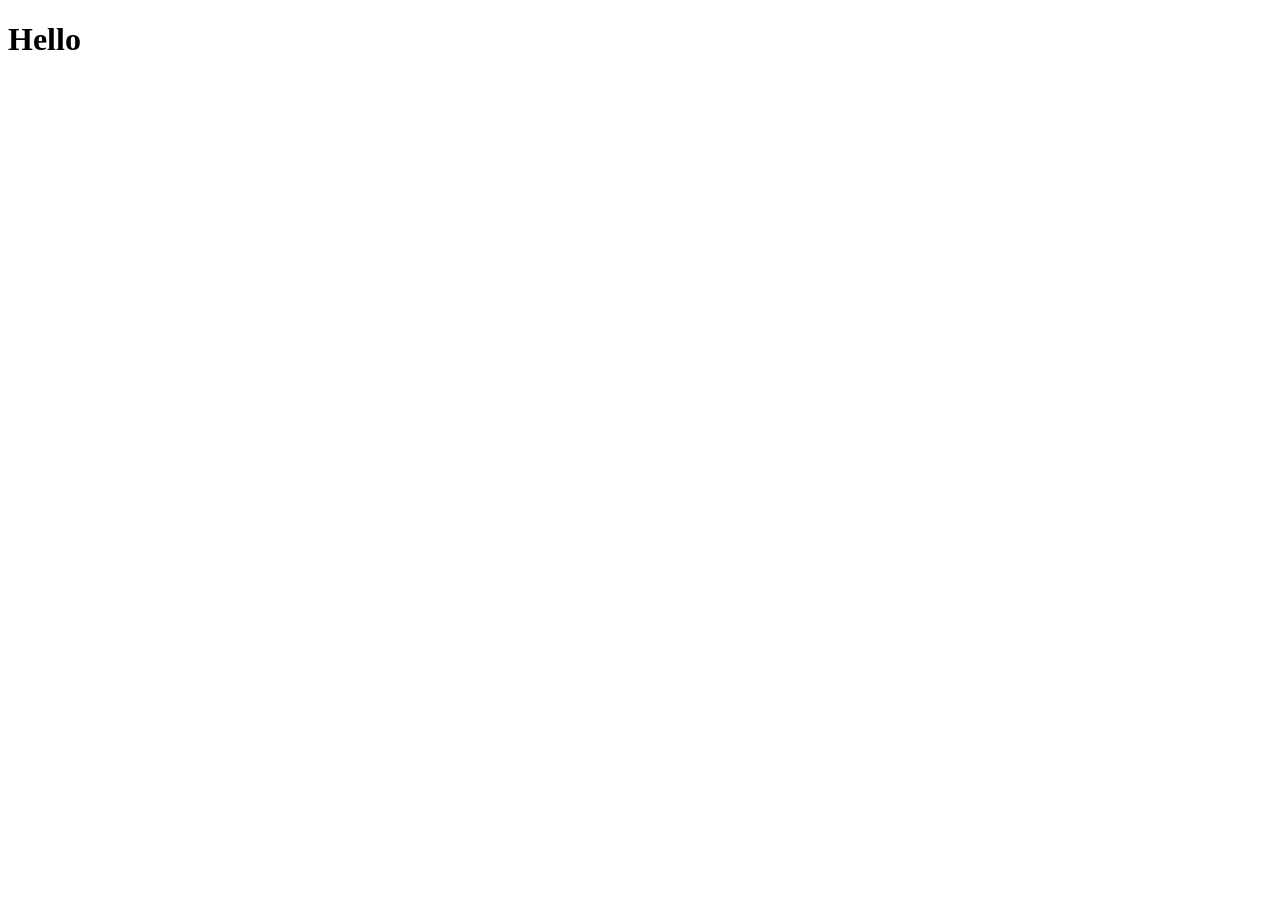
==== index.html @ 9f54e5c7 "Adiciona index.html com Hello Co-Authored-By: Claude Opus 5.5 <noreply@anthropic.com> Claude-Session" ====
<!DOCTYPE html>
<html lang="pt-BR">
<head>
  <meta charset="UTF-8">
  <meta name="viewport" content="width=device-width, initial-scale=1.0">
  <title>Hello</title>
</head>
<body>
  <h1>Hello</h1>
</body>
</html>
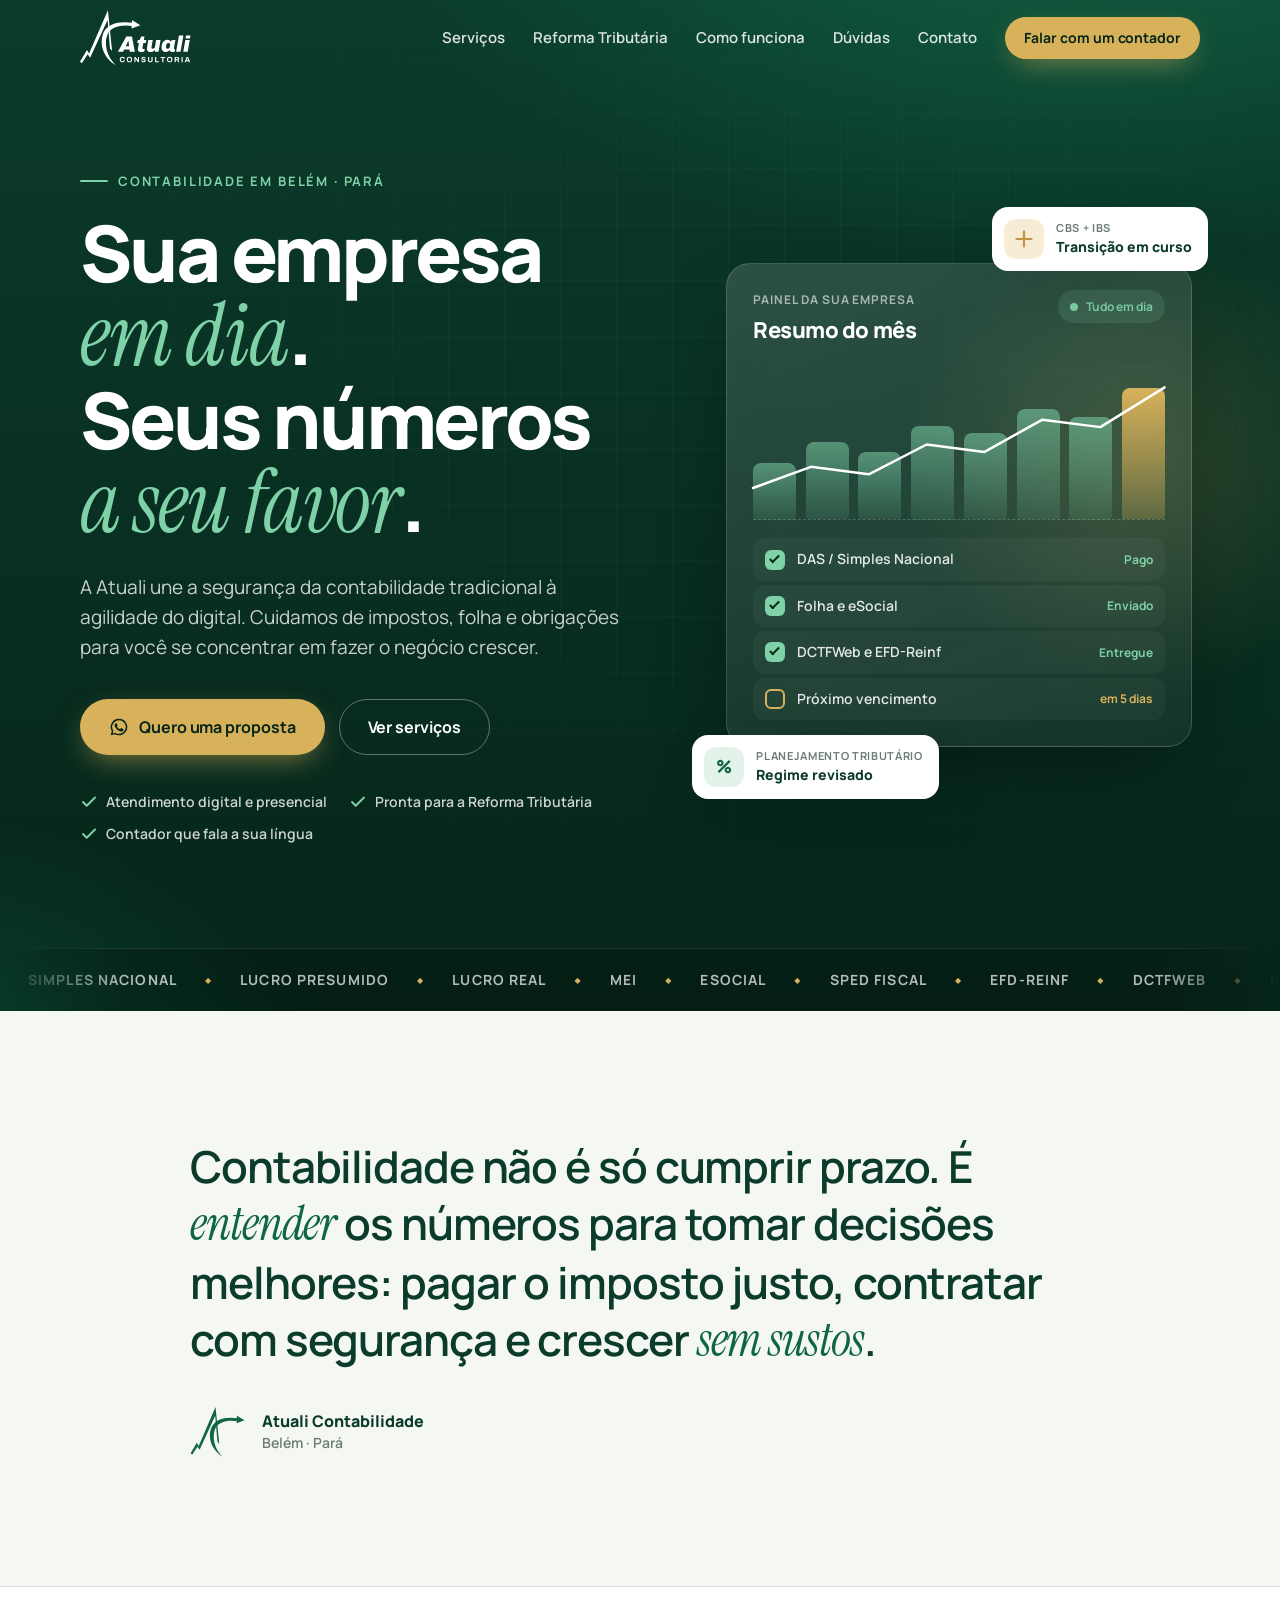
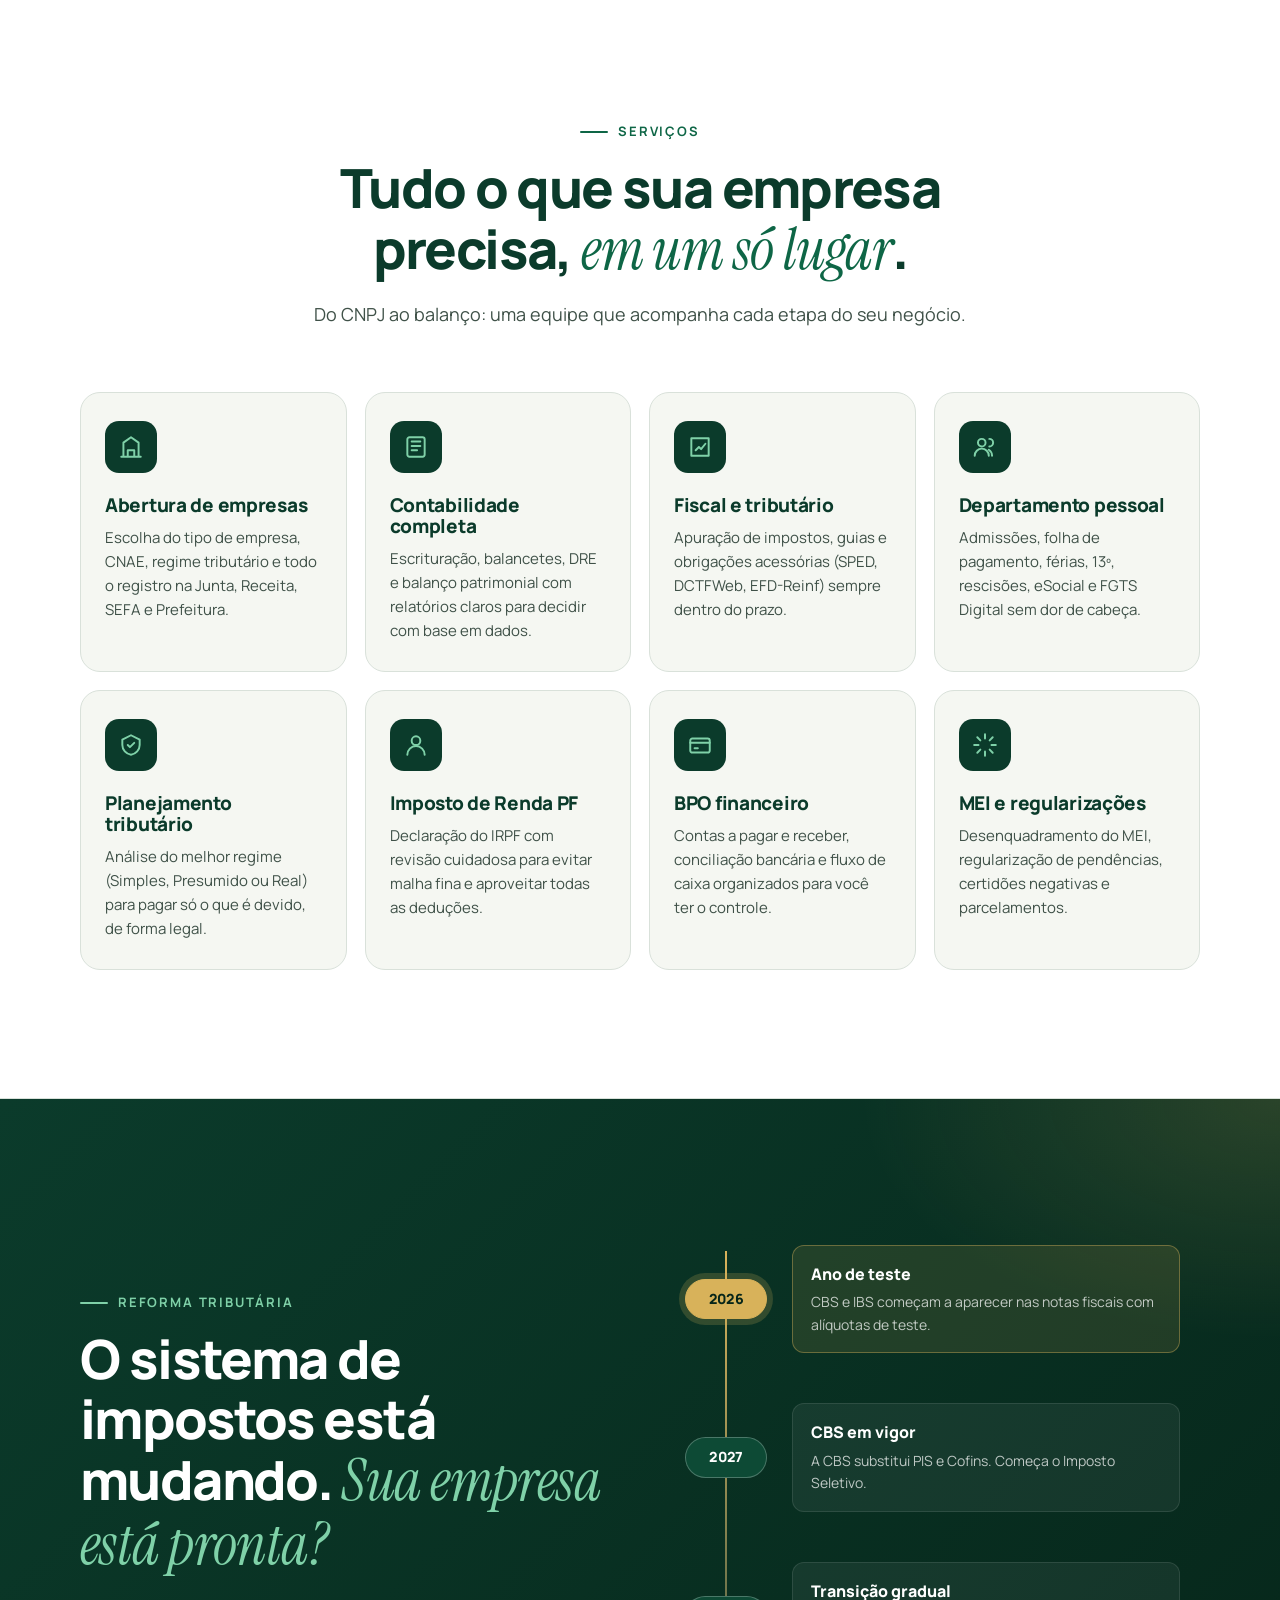
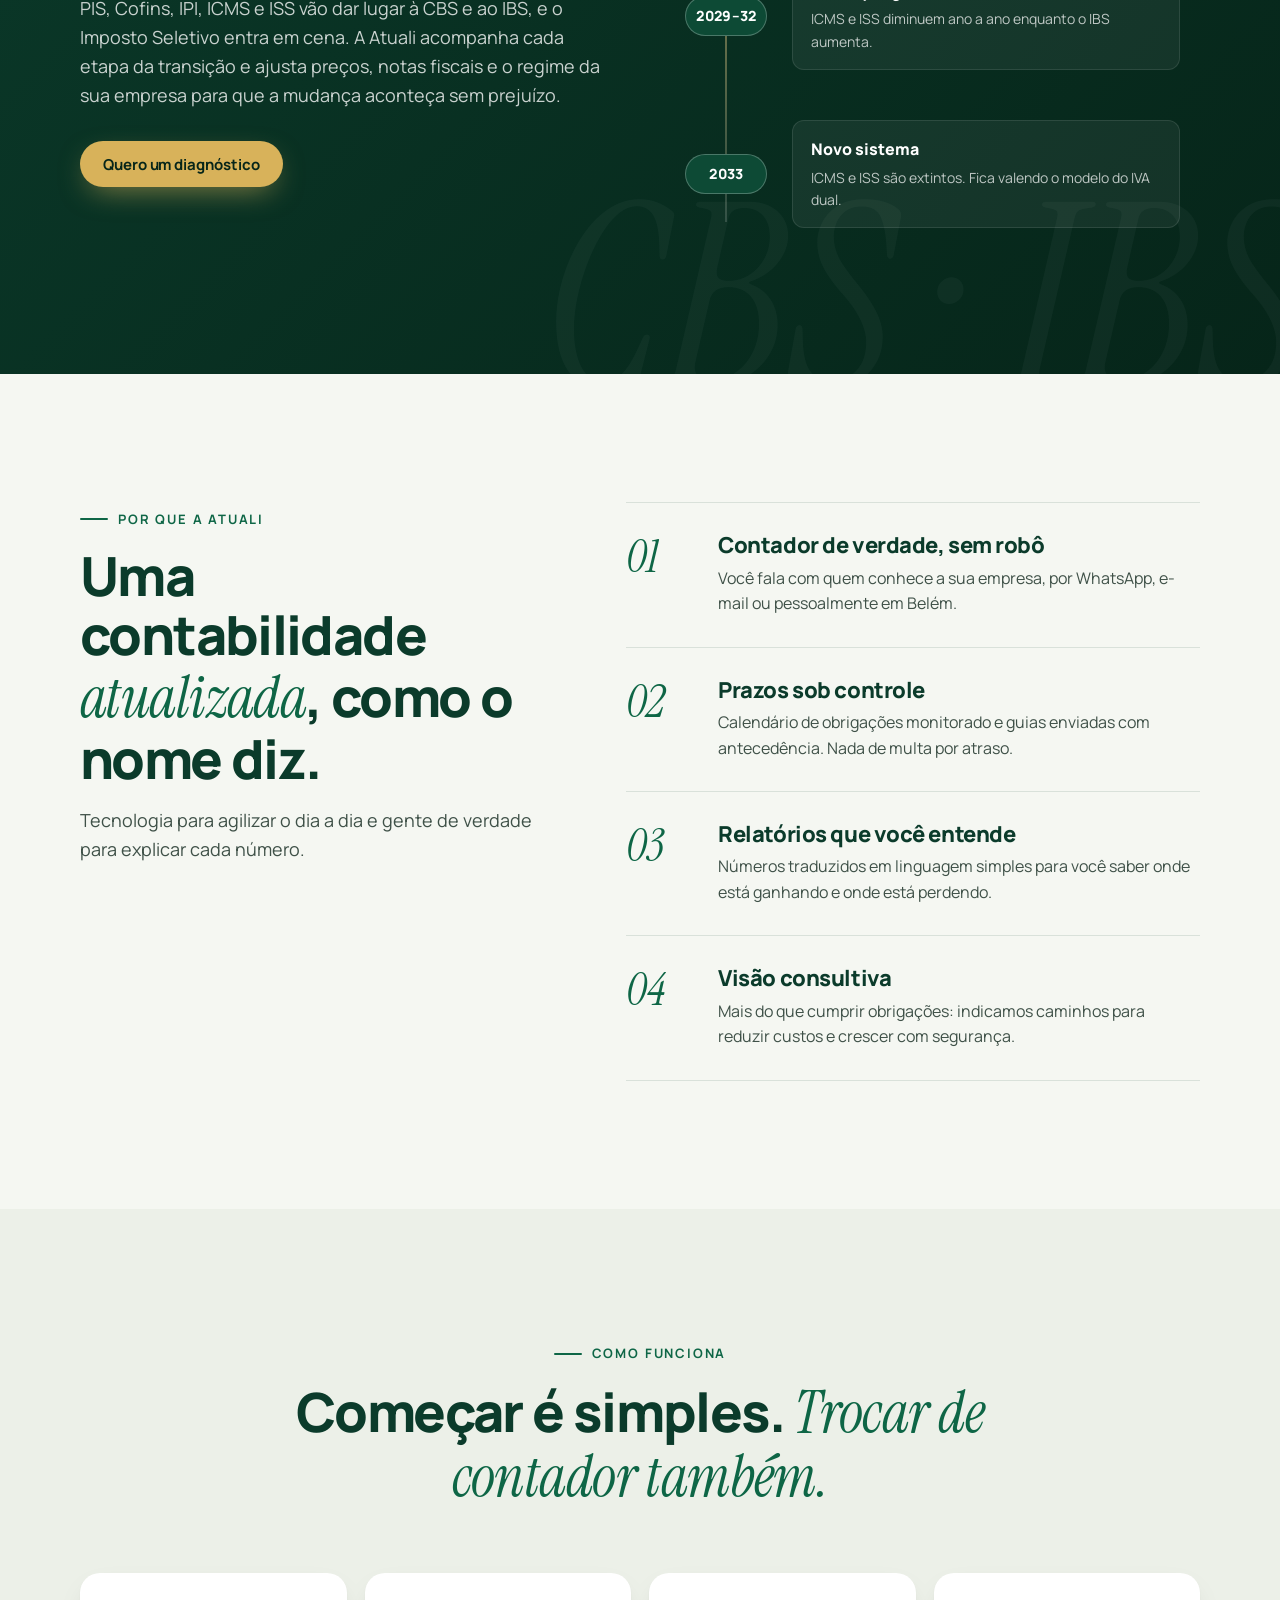
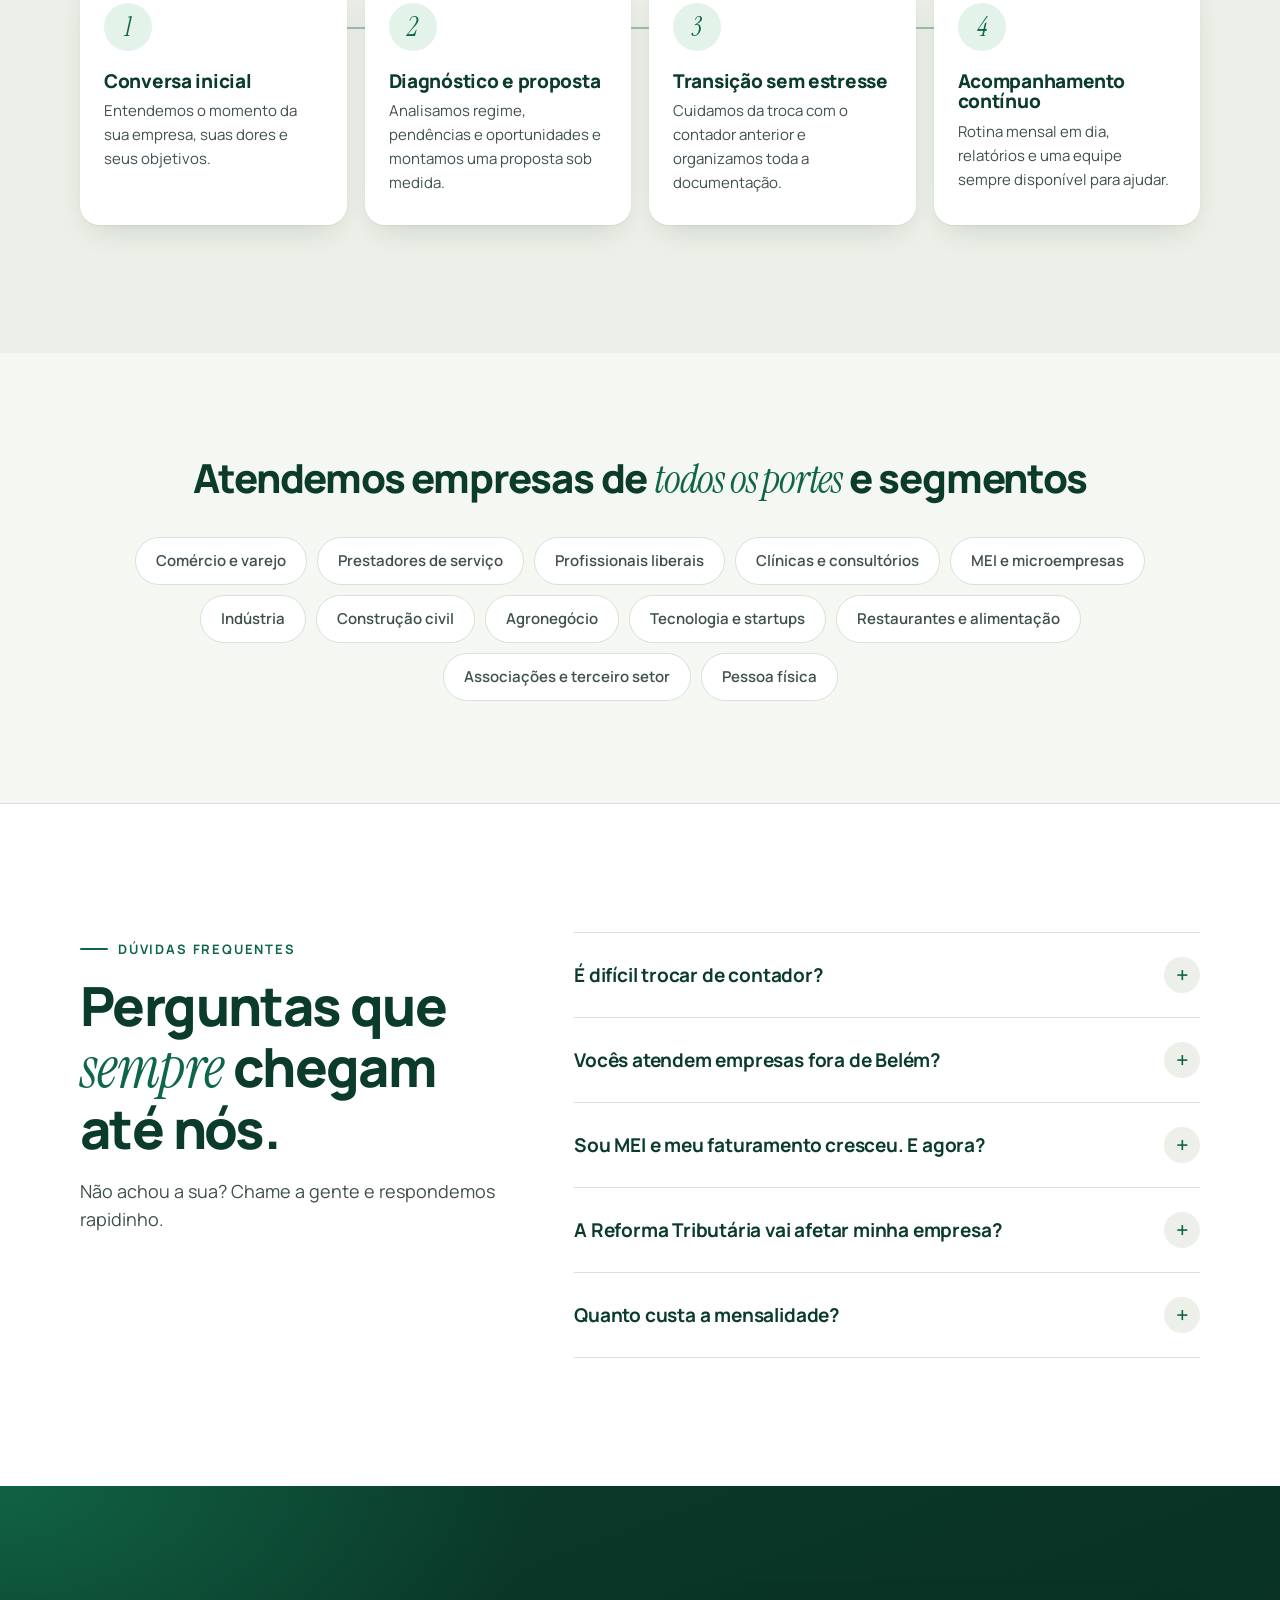
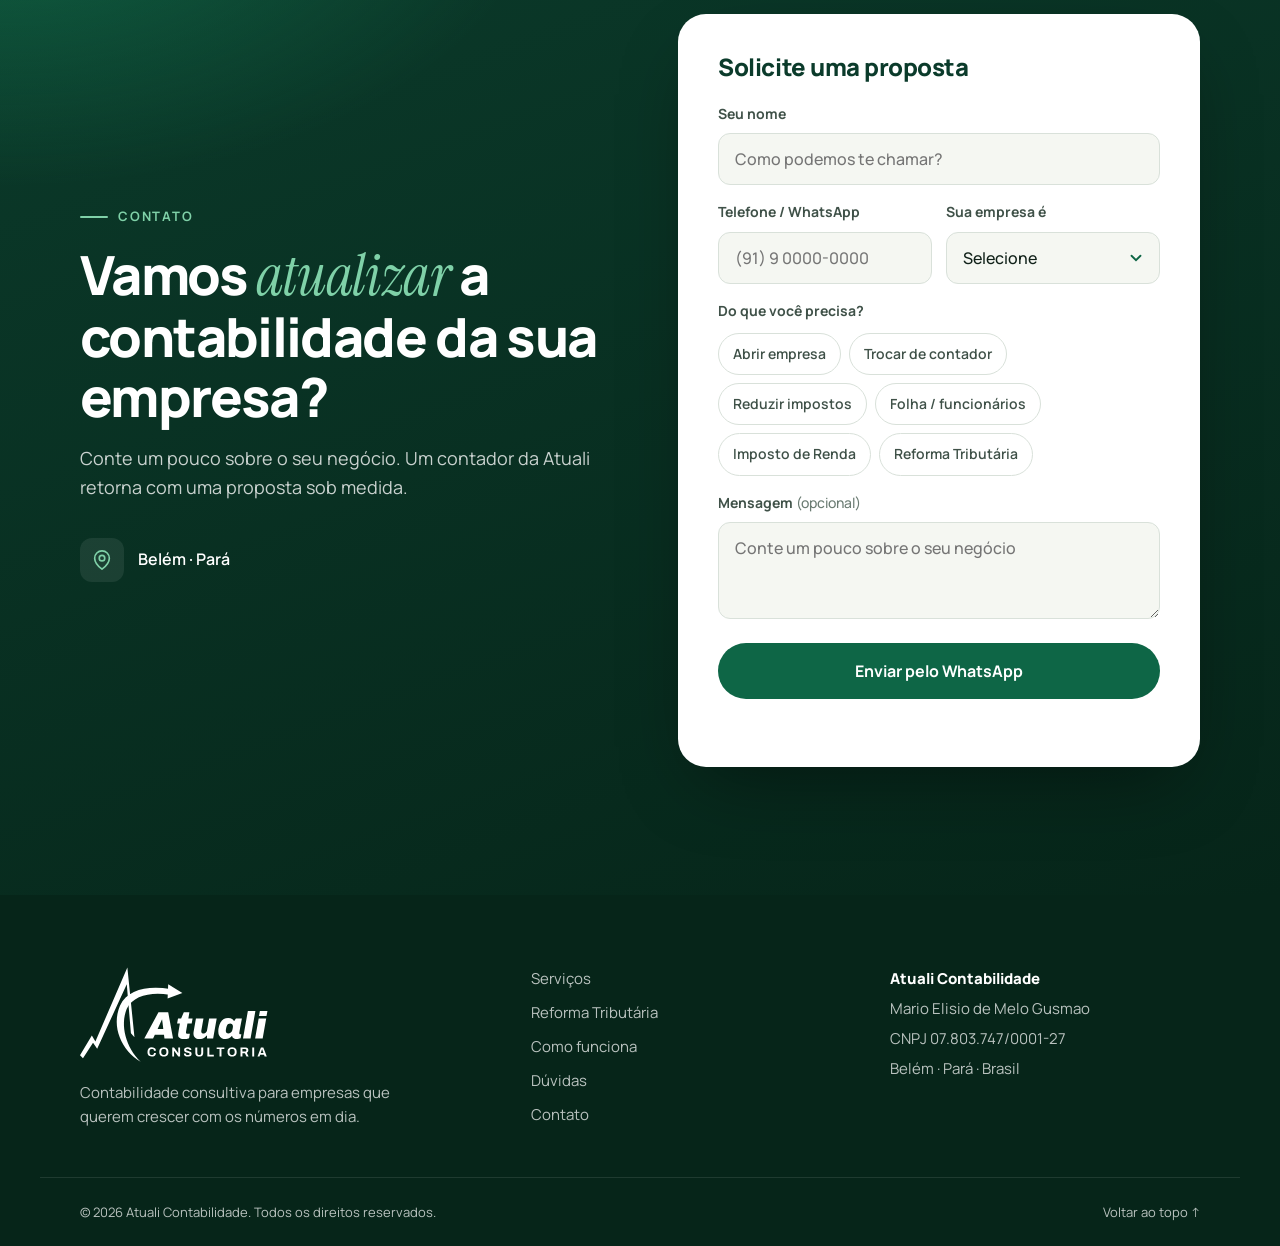
==== commit 1d82b8fb: "Landing page Atuali Contabilidade com identidade visual - index.html responsivo (mobile e desktop) c" ====
--- a/index.html
+++ b/index.html
@@ -1,11 +1,480 @@
 <!DOCTYPE html>
-<html lang="pt-BR">
+<html lang="pt-BR" class="no-js">
 <head>
   <meta charset="UTF-8">
-  <meta name="viewport" content="width=device-width, initial-scale=1.0">
-  <title>Hello</title>
+  <meta name="viewport" content="width=device-width, initial-scale=1, viewport-fit=cover">
+  <title>Atuali Contabilidade | Contabilidade em Belém - PA</title>
+  <meta name="description" content="Atuali Contabilidade: contabilidade consultiva em Belém (PA). Abertura de empresas, fiscal, departamento pessoal, imposto de renda, planejamento tributário e preparação para a Reforma Tributária.">
+  <meta name="theme-color" content="#0B3B2B">
+  <link rel="icon" href="favicon.svg" type="image/svg+xml">
+  <link rel="icon" href="assets/img/favicon-32.png" sizes="32x32" type="image/png">
+  <link rel="apple-touch-icon" href="assets/img/apple-touch-icon.png">
+
+  <meta property="og:type" content="website">
+  <meta property="og:locale" content="pt_BR">
+  <meta property="og:title" content="Atuali Contabilidade | Belém - PA">
+  <meta property="og:description" content="Contabilidade consultiva para empresas que querem crescer com os números em dia.">
+  <meta property="og:image" content="assets/img/og-image.png">
+  <meta name="twitter:card" content="summary_large_image">
+
+  <link rel="preconnect" href="https://fonts.googleapis.com">
+  <link rel="preconnect" href="https://fonts.gstatic.com" crossorigin>
+  <link href="https://fonts.googleapis.com/css2?family=Instrument+Serif:ital@0;1&family=Manrope:wght@400;500;600;700;800&display=swap" rel="stylesheet">
+  <link rel="stylesheet" href="assets/css/styles.css">
+
+  <script type="application/ld+json">
+  {
+    "@context": "https://schema.org",
+    "@type": "AccountingService",
+    "name": "Atuali Contabilidade",
+    "legalName": "Mario Elisio de Melo Gusmao",
+    "taxID": "07.803.747/0001-27",
+    "logo": "assets/logo/atuali-logo.svg",
+    "image": "assets/img/og-image.png",
+    "areaServed": "Pará",
+    "address": {
+      "@type": "PostalAddress",
+      "addressLocality": "Belém",
+      "addressRegion": "PA",
+      "addressCountry": "BR"
+    }
+  }
+  </script>
 </head>
 <body>
-  <h1>Hello</h1>
+  <a class="skip" href="#conteudo">Pular para o conteúdo</a>
+
+  <!-- ============ HEADER ============ -->
+  <header class="header" id="topo">
+    <div class="container header__inner">
+      <a href="#topo" class="header__logo" aria-label="Atuali Contabilidade, voltar ao topo">
+        <img src="assets/logo/atuali-logo-branco.svg" alt="Atuali" class="logo logo--light" width="170" height="56">
+        <img src="assets/logo/atuali-logo.svg" alt="" class="logo logo--dark" width="170" height="56" aria-hidden="true">
+      </a>
+
+      <nav class="nav" id="menu" aria-label="Menu principal">
+        <a href="#servicos">Serviços</a>
+        <a href="#reforma">Reforma Tributária</a>
+        <a href="#como-funciona">Como funciona</a>
+        <a href="#duvidas">Dúvidas</a>
+        <a href="#contato">Contato</a>
+        <a href="#contato" class="btn btn--gold nav__cta" data-whatsapp>Falar com um contador</a>
+      </nav>
+
+      <button class="burger" aria-label="Abrir menu" aria-expanded="false" aria-controls="menu">
+        <span></span><span></span><span></span>
+      </button>
+    </div>
+  </header>
+
+  <main id="conteudo">
+    <!-- ============ HERO ============ -->
+    <section class="hero">
+      <div class="hero__grid" aria-hidden="true"></div>
+      <div class="hero__glow" aria-hidden="true"></div>
+
+      <div class="container hero__inner">
+        <div class="hero__copy">
+          <p class="eyebrow eyebrow--light"><span class="dot"></span> Contabilidade em Belém · Pará</p>
+          <h1 class="hero__title">
+            Sua empresa <em>em dia</em>.<br>
+            Seus números <em>a seu favor</em>.
+          </h1>
+          <p class="hero__lead">
+            A Atuali une a segurança da contabilidade tradicional à agilidade do digital.
+            Cuidamos de impostos, folha e obrigações para você se concentrar em fazer o negócio crescer.
+          </p>
+
+          <div class="hero__actions">
+            <a href="#contato" class="btn btn--gold btn--lg" data-whatsapp>
+              <svg viewBox="0 0 24 24" aria-hidden="true"><path d="M12 2a10 10 0 0 0-8.6 15.1L2 22l5-1.3A10 10 0 1 0 12 2Zm0 18.2a8.2 8.2 0 0 1-4.2-1.1l-.3-.2-3 .8.8-2.9-.2-.3A8.2 8.2 0 1 1 12 20.2Zm4.5-6.1c-.2-.1-1.5-.7-1.7-.8-.2-.1-.4-.1-.6.1l-.8 1c-.1.2-.3.2-.5.1a6.7 6.7 0 0 1-3.3-2.9c-.3-.4.2-.4.7-1.4.1-.2 0-.3 0-.4l-.8-1.8c-.2-.5-.4-.4-.6-.4h-.5a1 1 0 0 0-.7.3 3 3 0 0 0-.9 2.2 5.2 5.2 0 0 0 1.1 2.7 11.8 11.8 0 0 0 4.5 4c1.7.7 2.3.8 3.2.6.5-.1 1.5-.6 1.7-1.2.2-.6.2-1.1.2-1.2l-.5-.3Z"/></svg>
+              Quero uma proposta
+            </a>
+            <a href="#servicos" class="btn btn--ghost btn--lg">Ver serviços</a>
+          </div>
+
+          <ul class="hero__chips">
+            <li><svg viewBox="0 0 24 24" aria-hidden="true"><path d="M20 6 9 17l-5-5"/></svg>Atendimento digital e presencial</li>
+            <li><svg viewBox="0 0 24 24" aria-hidden="true"><path d="M20 6 9 17l-5-5"/></svg>Pronta para a Reforma Tributária</li>
+            <li><svg viewBox="0 0 24 24" aria-hidden="true"><path d="M20 6 9 17l-5-5"/></svg>Contador que fala a sua língua</li>
+          </ul>
+        </div>
+
+        <!-- Painel ilustrativo -->
+        <div class="hero__visual" aria-hidden="true">
+          <div class="panel">
+            <div class="panel__head">
+              <div>
+                <span class="panel__label">Painel da sua empresa</span>
+                <strong class="panel__title">Resumo do mês</strong>
+              </div>
+              <span class="status"><span class="status__dot"></span>Tudo em dia</span>
+            </div>
+
+            <div class="panel__chart">
+              <div class="bars">
+                <span style="--h:38%"></span><span style="--h:52%"></span><span style="--h:45%"></span>
+                <span style="--h:63%"></span><span style="--h:58%"></span><span style="--h:74%"></span>
+                <span style="--h:69%"></span><span style="--h:88%" class="is-hl"></span>
+              </div>
+              <svg class="trend" viewBox="0 0 320 120" preserveAspectRatio="none"><path d="M0 95 L45 78 L90 84 L135 60 L180 66 L225 40 L270 46 L320 14"/></svg>
+            </div>
+
+            <ul class="checklist">
+              <li><span class="tick"></span>DAS / Simples Nacional<b>Pago</b></li>
+              <li><span class="tick"></span>Folha e eSocial<b>Enviado</b></li>
+              <li><span class="tick"></span>DCTFWeb e EFD-Reinf<b>Entregue</b></li>
+              <li class="is-pending"><span class="tick"></span>Próximo vencimento<b>em 5 dias</b></li>
+            </ul>
+          </div>
+
+          <div class="float float--a">
+            <span class="float__icon">%</span>
+            <div><small>Planejamento tributário</small><strong>Regime revisado</strong></div>
+          </div>
+          <div class="float float--b">
+            <span class="float__icon float__icon--gold">
+              <svg viewBox="0 0 24 24"><path d="M12 3v18M3 12h18"/></svg>
+            </span>
+            <div><small>CBS + IBS</small><strong>Transição em curso</strong></div>
+          </div>
+        </div>
+      </div>
+
+      <!-- Faixa de obrigações -->
+      <div class="ticker" aria-hidden="true">
+        <div class="ticker__track">
+          <span>Simples Nacional</span><span>Lucro Presumido</span><span>Lucro Real</span><span>MEI</span><span>eSocial</span><span>SPED Fiscal</span><span>EFD-Reinf</span><span>DCTFWeb</span><span>IRPF</span><span>CBS &amp; IBS</span><span>Folha de pagamento</span><span>Nota Fiscal</span>
+          <span>Simples Nacional</span><span>Lucro Presumido</span><span>Lucro Real</span><span>MEI</span><span>eSocial</span><span>SPED Fiscal</span><span>EFD-Reinf</span><span>DCTFWeb</span><span>IRPF</span><span>CBS &amp; IBS</span><span>Folha de pagamento</span><span>Nota Fiscal</span>
+        </div>
+      </div>
+    </section>
+
+    <!-- ============ MANIFESTO ============ -->
+    <section class="manifesto section">
+      <div class="container manifesto__inner reveal">
+        <p class="manifesto__text">
+          Contabilidade não é só cumprir prazo. É <em>entender</em> os números para
+          tomar decisões melhores: pagar o imposto justo, contratar com segurança
+          e crescer <em>sem sustos</em>.
+        </p>
+        <div class="manifesto__sign">
+          <img src="assets/logo/atuali-simbolo.svg" alt="" width="56" height="52">
+          <span>Atuali Contabilidade<br><small>Belém · Pará</small></span>
+        </div>
+      </div>
+    </section>
+
+    <!-- ============ SERVIÇOS ============ -->
+    <section class="services section" id="servicos">
+      <div class="container">
+        <header class="section__head reveal">
+          <p class="eyebrow">Serviços</p>
+          <h2 class="section__title">Tudo o que sua empresa precisa, <em>em um só lugar</em>.</h2>
+          <p class="section__lead">Do CNPJ ao balanço: uma equipe que acompanha cada etapa do seu negócio.</p>
+        </header>
+
+        <div class="cards">
+          <article class="card reveal">
+            <span class="card__icon"><svg viewBox="0 0 24 24"><path d="M3 21h18M5 21V8l7-5 7 5v13M9 21v-6h6v6"/></svg></span>
+            <h3>Abertura de empresas</h3>
+            <p>Escolha do tipo de empresa, CNAE, regime tributário e todo o registro na Junta, Receita, SEFA e Prefeitura.</p>
+          </article>
+          <article class="card reveal">
+            <span class="card__icon"><svg viewBox="0 0 24 24"><rect x="4" y="3" width="16" height="18" rx="2"/><path d="M8 7h8M8 11h8M8 15h5"/></svg></span>
+            <h3>Contabilidade completa</h3>
+            <p>Escrituração, balancetes, DRE e balanço patrimonial com relatórios claros para decidir com base em dados.</p>
+          </article>
+          <article class="card reveal">
+            <span class="card__icon"><svg viewBox="0 0 24 24"><path d="M4 4h16v16H4z"/><path d="m8 15 3-3 2 2 4-5"/></svg></span>
+            <h3>Fiscal e tributário</h3>
+            <p>Apuração de impostos, guias e obrigações acessórias (SPED, DCTFWeb, EFD-Reinf) sempre dentro do prazo.</p>
+          </article>
+          <article class="card reveal">
+            <span class="card__icon"><svg viewBox="0 0 24 24"><circle cx="9" cy="8" r="3.5"/><path d="M2.5 20a6.5 6.5 0 0 1 13 0M16 4.5a3.5 3.5 0 0 1 0 7M18.5 20a6.5 6.5 0 0 0-3-5.5"/></svg></span>
+            <h3>Departamento pessoal</h3>
+            <p>Admissões, folha de pagamento, férias, 13º, rescisões, eSocial e FGTS Digital sem dor de cabeça.</p>
+          </article>
+          <article class="card reveal">
+            <span class="card__icon"><svg viewBox="0 0 24 24"><path d="M12 3 4 7v5c0 4.5 3.4 8.3 8 9 4.6-.7 8-4.5 8-9V7l-8-4Z"/><path d="m9 12 2 2 4-4"/></svg></span>
+            <h3>Planejamento tributário</h3>
+            <p>Análise do melhor regime (Simples, Presumido ou Real) para pagar só o que é devido, de forma legal.</p>
+          </article>
+          <article class="card reveal">
+            <span class="card__icon"><svg viewBox="0 0 24 24"><circle cx="12" cy="8" r="4"/><path d="M4 21a8 8 0 0 1 16 0"/></svg></span>
+            <h3>Imposto de Renda PF</h3>
+            <p>Declaração do IRPF com revisão cuidadosa para evitar malha fina e aproveitar todas as deduções.</p>
+          </article>
+          <article class="card reveal">
+            <span class="card__icon"><svg viewBox="0 0 24 24"><rect x="3" y="6" width="18" height="13" rx="2"/><path d="M3 10h18M7 15h3"/></svg></span>
+            <h3>BPO financeiro</h3>
+            <p>Contas a pagar e receber, conciliação bancária e fluxo de caixa organizados para você ter o controle.</p>
+          </article>
+          <article class="card reveal">
+            <span class="card__icon"><svg viewBox="0 0 24 24"><path d="M12 2v4M12 18v4M4.9 4.9l2.8 2.8M16.3 16.3l2.8 2.8M2 12h4M18 12h4M4.9 19.1l2.8-2.8M16.3 7.7l2.8-2.8"/></svg></span>
+            <h3>MEI e regularizações</h3>
+            <p>Desenquadramento do MEI, regularização de pendências, certidões negativas e parcelamentos.</p>
+          </article>
+        </div>
+      </div>
+    </section>
+
+    <!-- ============ REFORMA TRIBUTÁRIA ============ -->
+    <section class="reform section" id="reforma">
+      <div class="container reform__inner">
+        <div class="reform__copy reveal">
+          <p class="eyebrow eyebrow--light">Reforma Tributária</p>
+          <h2 class="section__title section__title--light">O sistema de impostos está mudando. <em>Sua empresa está pronta?</em></h2>
+          <p class="section__lead section__lead--light">
+            PIS, Cofins, IPI, ICMS e ISS vão dar lugar à CBS e ao IBS, e o Imposto Seletivo entra em cena.
+            A Atuali acompanha cada etapa da transição e ajusta preços, notas fiscais e o regime da sua empresa
+            para que a mudança aconteça sem prejuízo.
+          </p>
+          <a href="#contato" class="btn btn--gold" data-whatsapp>Quero um diagnóstico</a>
+        </div>
+
+        <ol class="timeline reveal">
+          <li class="is-now">
+            <span class="timeline__year">2026</span>
+            <div><strong>Ano de teste</strong><p>CBS e IBS começam a aparecer nas notas fiscais com alíquotas de teste.</p></div>
+          </li>
+          <li>
+            <span class="timeline__year">2027</span>
+            <div><strong>CBS em vigor</strong><p>A CBS substitui PIS e Cofins. Começa o Imposto Seletivo.</p></div>
+          </li>
+          <li>
+            <span class="timeline__year">2029–32</span>
+            <div><strong>Transição gradual</strong><p>ICMS e ISS diminuem ano a ano enquanto o IBS aumenta.</p></div>
+          </li>
+          <li>
+            <span class="timeline__year">2033</span>
+            <div><strong>Novo sistema</strong><p>ICMS e ISS são extintos. Fica valendo o modelo do IVA dual.</p></div>
+          </li>
+        </ol>
+      </div>
+    </section>
+
+    <!-- ============ DIFERENCIAIS ============ -->
+    <section class="why section">
+      <div class="container why__inner">
+        <header class="section__head section__head--left reveal">
+          <p class="eyebrow">Por que a Atuali</p>
+          <h2 class="section__title">Uma contabilidade <em>atualizada</em>, como o nome diz.</h2>
+          <p class="section__lead">Tecnologia para agilizar o dia a dia e gente de verdade para explicar cada número.</p>
+        </header>
+
+        <div class="why__list">
+          <div class="feature reveal">
+            <span class="feature__n">01</span>
+            <div><h3>Contador de verdade, sem robô</h3><p>Você fala com quem conhece a sua empresa, por WhatsApp, e-mail ou pessoalmente em Belém.</p></div>
+          </div>
+          <div class="feature reveal">
+            <span class="feature__n">02</span>
+            <div><h3>Prazos sob controle</h3><p>Calendário de obrigações monitorado e guias enviadas com antecedência. Nada de multa por atraso.</p></div>
+          </div>
+          <div class="feature reveal">
+            <span class="feature__n">03</span>
+            <div><h3>Relatórios que você entende</h3><p>Números traduzidos em linguagem simples para você saber onde está ganhando e onde está perdendo.</p></div>
+          </div>
+          <div class="feature reveal">
+            <span class="feature__n">04</span>
+            <div><h3>Visão consultiva</h3><p>Mais do que cumprir obrigações: indicamos caminhos para reduzir custos e crescer com segurança.</p></div>
+          </div>
+        </div>
+      </div>
+    </section>
+
+    <!-- ============ COMO FUNCIONA ============ -->
+    <section class="steps section" id="como-funciona">
+      <div class="container">
+        <header class="section__head reveal">
+          <p class="eyebrow">Como funciona</p>
+          <h2 class="section__title">Começar é simples. <em>Trocar de contador também.</em></h2>
+        </header>
+
+        <ol class="steps__list">
+          <li class="step reveal">
+            <span class="step__n">1</span>
+            <h3>Conversa inicial</h3>
+            <p>Entendemos o momento da sua empresa, suas dores e seus objetivos.</p>
+          </li>
+          <li class="step reveal">
+            <span class="step__n">2</span>
+            <h3>Diagnóstico e proposta</h3>
+            <p>Analisamos regime, pendências e oportunidades e montamos uma proposta sob medida.</p>
+          </li>
+          <li class="step reveal">
+            <span class="step__n">3</span>
+            <h3>Transição sem estresse</h3>
+            <p>Cuidamos da troca com o contador anterior e organizamos toda a documentação.</p>
+          </li>
+          <li class="step reveal">
+            <span class="step__n">4</span>
+            <h3>Acompanhamento contínuo</h3>
+            <p>Rotina mensal em dia, relatórios e uma equipe sempre disponível para ajudar.</p>
+          </li>
+        </ol>
+      </div>
+    </section>
+
+    <!-- ============ SEGMENTOS ============ -->
+    <section class="segments section">
+      <div class="container segments__inner reveal">
+        <h2 class="segments__title">Atendemos empresas de <em>todos os portes</em> e segmentos</h2>
+        <ul class="tags">
+          <li>Comércio e varejo</li><li>Prestadores de serviço</li><li>Profissionais liberais</li>
+          <li>Clínicas e consultórios</li><li>MEI e microempresas</li><li>Indústria</li>
+          <li>Construção civil</li><li>Agronegócio</li><li>Tecnologia e startups</li>
+          <li>Restaurantes e alimentação</li><li>Associações e terceiro setor</li><li>Pessoa física</li>
+        </ul>
+      </div>
+    </section>
+
+    <!-- ============ FAQ ============ -->
+    <section class="faq section" id="duvidas">
+      <div class="container faq__inner">
+        <header class="section__head section__head--left reveal">
+          <p class="eyebrow">Dúvidas frequentes</p>
+          <h2 class="section__title">Perguntas que <em>sempre</em> chegam até nós.</h2>
+          <p class="section__lead">Não achou a sua? Chame a gente e respondemos rapidinho.</p>
+        </header>
+
+        <div class="faq__list reveal">
+          <details>
+            <summary>É difícil trocar de contador?</summary>
+            <p>Não. Nós cuidamos de todo o processo: pedimos a documentação ao contador anterior, conferimos pendências e assumimos a rotina sem interromper as obrigações da sua empresa.</p>
+          </details>
+          <details>
+            <summary>Vocês atendem empresas fora de Belém?</summary>
+            <p>Sim. Nossa sede é em Belém (PA), mas o atendimento digital permite acompanhar empresas de todo o Pará e de outros estados.</p>
+          </details>
+          <details>
+            <summary>Sou MEI e meu faturamento cresceu. E agora?</summary>
+            <p>Avaliamos se é hora de migrar para microempresa, qual regime faz mais sentido e cuidamos do desenquadramento para você não ser pego de surpresa com cobranças retroativas.</p>
+          </details>
+          <details>
+            <summary>A Reforma Tributária vai afetar minha empresa?</summary>
+            <p>Vai afetar praticamente todas as empresas, inclusive as do Simples Nacional, em preços, notas fiscais e créditos de impostos. Fazemos um diagnóstico para preparar sua empresa para cada fase da transição.</p>
+          </details>
+          <details>
+            <summary>Quanto custa a mensalidade?</summary>
+            <p>O valor depende do regime tributário, do número de funcionários e do volume de movimentação. Fale com a gente para receber uma proposta personalizada, sem compromisso.</p>
+          </details>
+        </div>
+      </div>
+    </section>
+
+    <!-- ============ CONTATO ============ -->
+    <section class="contact section" id="contato">
+      <div class="container contact__inner">
+        <div class="contact__copy reveal">
+          <p class="eyebrow eyebrow--light">Contato</p>
+          <h2 class="section__title section__title--light">Vamos <em>atualizar</em> a contabilidade da sua empresa?</h2>
+          <p class="section__lead section__lead--light">Conte um pouco sobre o seu negócio. Um contador da Atuali retorna com uma proposta sob medida.</p>
+
+          <ul class="contact__info">
+            <li data-contact="whatsapp" hidden>
+              <svg viewBox="0 0 24 24" aria-hidden="true"><path d="M21 12a9 9 0 0 1-13.4 7.9L3 21l1.1-4.6A9 9 0 1 1 21 12Z"/></svg>
+              <a href="#" data-whatsapp></a>
+            </li>
+            <li data-contact="telefone" hidden>
+              <svg viewBox="0 0 24 24" aria-hidden="true"><path d="M22 16.9v3a2 2 0 0 1-2.2 2 19.8 19.8 0 0 1-8.6-3.1 19.5 19.5 0 0 1-6-6A19.8 19.8 0 0 1 2.1 4.2 2 2 0 0 1 4.1 2h3a2 2 0 0 1 2 1.7c.1 1 .4 1.9.7 2.8a2 2 0 0 1-.5 2.1L8 9.9a16 16 0 0 0 6 6l1.3-1.3a2 2 0 0 1 2.1-.4c.9.3 1.8.6 2.8.7a2 2 0 0 1 1.7 2Z"/></svg>
+              <a href="#"></a>
+            </li>
+            <li data-contact="email" hidden>
+              <svg viewBox="0 0 24 24" aria-hidden="true"><rect x="2" y="4" width="20" height="16" rx="2"/><path d="m22 6-10 7L2 6"/></svg>
+              <a href="#"></a>
+            </li>
+            <li data-contact="instagram" hidden>
+              <svg viewBox="0 0 24 24" aria-hidden="true"><rect x="2" y="2" width="20" height="20" rx="5"/><circle cx="12" cy="12" r="4"/><path d="M17.5 6.5h.01"/></svg>
+              <a href="#" target="_blank" rel="noopener"></a>
+            </li>
+            <li>
+              <svg viewBox="0 0 24 24" aria-hidden="true"><path d="M20 10c0 6-8 12-8 12s-8-6-8-12a8 8 0 0 1 16 0Z"/><circle cx="12" cy="10" r="3"/></svg>
+              <span data-contact-text="endereco">Belém · Pará</span>
+            </li>
+          </ul>
+        </div>
+
+        <form class="form reveal" id="form-contato" novalidate>
+          <h3 class="form__title">Solicite uma proposta</h3>
+          <div class="form__row">
+            <label>Seu nome
+              <input type="text" name="nome" autocomplete="name" required placeholder="Como podemos te chamar?">
+            </label>
+          </div>
+          <div class="form__row form__row--2">
+            <label>Telefone / WhatsApp
+              <input type="tel" name="telefone" autocomplete="tel" inputmode="tel" required placeholder="(91) 9 0000-0000">
+            </label>
+            <label>Sua empresa é
+              <select name="perfil" required>
+                <option value="" disabled selected>Selecione</option>
+                <option>Ainda vou abrir</option>
+                <option>MEI</option>
+                <option>Simples Nacional</option>
+                <option>Lucro Presumido</option>
+                <option>Lucro Real</option>
+                <option>Pessoa física</option>
+                <option>Não sei informar</option>
+              </select>
+            </label>
+          </div>
+          <fieldset class="form__row">
+            <legend>Do que você precisa?</legend>
+            <div class="pills">
+              <label class="pill"><input type="checkbox" name="servico" value="Abrir empresa"><span>Abrir empresa</span></label>
+              <label class="pill"><input type="checkbox" name="servico" value="Trocar de contador"><span>Trocar de contador</span></label>
+              <label class="pill"><input type="checkbox" name="servico" value="Reduzir impostos"><span>Reduzir impostos</span></label>
+              <label class="pill"><input type="checkbox" name="servico" value="Folha / funcionários"><span>Folha / funcionários</span></label>
+              <label class="pill"><input type="checkbox" name="servico" value="Imposto de Renda"><span>Imposto de Renda</span></label>
+              <label class="pill"><input type="checkbox" name="servico" value="Reforma Tributária"><span>Reforma Tributária</span></label>
+            </div>
+          </fieldset>
+          <div class="form__row">
+            <label>Mensagem <span class="opt">(opcional)</span>
+              <textarea name="mensagem" rows="3" placeholder="Conte um pouco sobre o seu negócio"></textarea>
+            </label>
+          </div>
+          <button type="submit" class="btn btn--green btn--lg btn--block">Enviar pelo WhatsApp</button>
+          <p class="form__msg" role="status" aria-live="polite"></p>
+        </form>
+      </div>
+    </section>
+  </main>
+
+  <!-- ============ FOOTER ============ -->
+  <footer class="footer">
+    <div class="container footer__inner">
+      <div class="footer__brand">
+        <img src="assets/logo/atuali-logo-branco.svg" alt="Atuali" width="190" height="62">
+        <p>Contabilidade consultiva para empresas que querem crescer com os números em dia.</p>
+      </div>
+      <nav class="footer__nav" aria-label="Rodapé">
+        <a href="#servicos">Serviços</a>
+        <a href="#reforma">Reforma Tributária</a>
+        <a href="#como-funciona">Como funciona</a>
+        <a href="#duvidas">Dúvidas</a>
+        <a href="#contato">Contato</a>
+      </nav>
+      <div class="footer__legal">
+        <strong>Atuali Contabilidade</strong>
+        <span>Mario Elisio de Melo Gusmao</span>
+        <span>CNPJ 07.803.747/0001-27</span>
+        <span>Belém · Pará · Brasil</span>
+      </div>
+    </div>
+    <div class="container footer__bottom">
+      <span>© <span id="ano">2026</span> Atuali Contabilidade. Todos os direitos reservados.</span>
+      <a href="#topo">Voltar ao topo ↑</a>
+    </div>
+  </footer>
+
+  <!-- Botão flutuante -->
+  <a href="#contato" class="fab" data-whatsapp aria-label="Fale com a Atuali pelo WhatsApp">
+    <svg viewBox="0 0 24 24" aria-hidden="true"><path d="M12 2a10 10 0 0 0-8.6 15.1L2 22l5-1.3A10 10 0 1 0 12 2Zm0 18.2a8.2 8.2 0 0 1-4.2-1.1l-.3-.2-3 .8.8-2.9-.2-.3A8.2 8.2 0 1 1 12 20.2Zm4.5-6.1c-.2-.1-1.5-.7-1.7-.8-.2-.1-.4-.1-.6.1l-.8 1c-.1.2-.3.2-.5.1a6.7 6.7 0 0 1-3.3-2.9c-.3-.4.2-.4.7-1.4.1-.2 0-.3 0-.4l-.8-1.8c-.2-.5-.4-.4-.6-.4h-.5a1 1 0 0 0-.7.3 3 3 0 0 0-.9 2.2 5.2 5.2 0 0 0 1.1 2.7 11.8 11.8 0 0 0 4.5 4c1.7.7 2.3.8 3.2.6.5-.1 1.5-.6 1.7-1.2.2-.6.2-1.1.2-1.2l-.5-.3Z"/></svg>
+  </a>
+
+  <script src="assets/js/main.js" defer></script>
 </body>
 </html>
--- a/assets/css/styles.css
+++ b/assets/css/styles.css
@@ -0,0 +1,603 @@
+/* =========================================================
+   Atuali Contabilidade — Landing page
+   ========================================================= */
+
+:root {
+  --forest-900: #062519;
+  --forest-800: #0B3B2B;
+  --forest-700: #0D4A35;
+  --green: #0E6646;
+  --green-500: #168A5E;
+  --mint: #7FD1A8;
+  --mint-100: #E3F3EA;
+  --paper: #F5F7F2;
+  --paper-2: #ECF0E8;
+  --ink: #102119;
+  --ink-2: #3F5148;
+  --ink-3: #6B7C73;
+  --line: #D9E1DA;
+  --gold: #D8B25A;
+  --gold-600: #C09640;
+  --white: #fff;
+
+  --serif: "Instrument Serif", "Times New Roman", Georgia, serif;
+  --sans: "Manrope", system-ui, -apple-system, "Segoe UI", Roboto, sans-serif;
+
+  --radius: 20px;
+  --radius-sm: 12px;
+  --shadow: 0 1px 2px rgba(6, 37, 25, .06), 0 12px 32px -12px rgba(6, 37, 25, .18);
+  --shadow-lg: 0 30px 80px -24px rgba(0, 0, 0, .45);
+  --header-h: 76px;
+  --gutter: clamp(16px, 4vw, 40px);
+}
+
+*,
+*::before,
+*::after { box-sizing: border-box; }
+
+html { scroll-behavior: smooth; scroll-padding-top: calc(var(--header-h) + 8px); -webkit-text-size-adjust: 100%; }
+
+body {
+  margin: 0;
+  font-family: var(--sans);
+  font-size: 16px;
+  line-height: 1.6;
+  color: var(--ink);
+  background: var(--paper);
+  -webkit-font-smoothing: antialiased;
+  overflow-x: hidden;
+}
+
+img, svg { display: block; max-width: 100%; }
+a { color: inherit; text-decoration: none; }
+h1, h2, h3 { margin: 0; line-height: 1.1; }
+p { margin: 0; }
+ul, ol { margin: 0; padding: 0; list-style: none; }
+em { font-family: var(--serif); font-style: italic; font-weight: 400; }
+
+.container { width: 100%; max-width: 1200px; margin: 0 auto; padding: 0 var(--gutter); }
+.section { padding: clamp(72px, 10vw, 128px) 0; }
+
+.skip {
+  position: absolute; left: 12px; top: -60px; z-index: 100;
+  background: var(--gold); color: var(--forest-900); padding: 10px 16px; border-radius: 8px; font-weight: 700;
+}
+.skip:focus { top: 12px; }
+
+:focus-visible { outline: 3px solid var(--gold); outline-offset: 3px; border-radius: 6px; }
+
+/* ---------- Eyebrow & titles ---------- */
+.eyebrow {
+  display: inline-flex; align-items: center; gap: 10px;
+  font-size: 13px; font-weight: 700; letter-spacing: .14em; text-transform: uppercase;
+  color: var(--green);
+}
+.eyebrow::before { content: ""; width: 28px; height: 2px; background: currentColor; border-radius: 2px; }
+.eyebrow--light { color: var(--mint); }
+.eyebrow .dot { display: none; }
+
+.section__head { max-width: 720px; margin: 0 auto clamp(40px, 6vw, 64px); text-align: center; }
+.section__head .eyebrow { justify-content: center; }
+.section__head--left { margin-left: 0; text-align: left; }
+.section__head--left .eyebrow { justify-content: flex-start; }
+
+.section__title {
+  margin-top: 16px;
+  font-size: clamp(32px, 5vw, 54px);
+  font-weight: 800;
+  letter-spacing: -.03em;
+  color: var(--forest-800);
+}
+.section__title em { color: var(--green); font-size: 1.08em; letter-spacing: -.01em; }
+.section__title--light { color: var(--white); }
+.section__title--light em { color: var(--mint); }
+
+.section__lead { margin-top: 18px; font-size: clamp(16px, 1.6vw, 18px); color: var(--ink-2); }
+.section__lead--light { color: rgba(255, 255, 255, .78); }
+
+/* ---------- Buttons ---------- */
+.btn {
+  --bg: var(--green); --fg: var(--white);
+  display: inline-flex; align-items: center; justify-content: center; gap: 10px;
+  min-height: 46px; padding: 12px 22px; border-radius: 999px; border: 1.5px solid transparent;
+  background: var(--bg); color: var(--fg);
+  font: 700 15px/1 var(--sans); letter-spacing: -.005em; cursor: pointer;
+  transition: transform .2s ease, background .2s ease, box-shadow .2s ease, border-color .2s;
+  white-space: nowrap;
+}
+.btn svg { width: 20px; height: 20px; fill: currentColor; }
+.btn:hover { transform: translateY(-2px); }
+.btn--lg { min-height: 56px; padding: 16px 28px; font-size: 16px; }
+.btn--block { width: 100%; }
+.btn--gold { --bg: var(--gold); --fg: var(--forest-900); box-shadow: 0 10px 30px -10px rgba(216, 178, 90, .7); }
+.btn--gold:hover { --bg: #E4C273; }
+.btn--green:hover { --bg: var(--green-500); }
+.btn--ghost { --bg: transparent; --fg: var(--white); border-color: rgba(255, 255, 255, .35); }
+.btn--ghost:hover { border-color: var(--white); background: rgba(255, 255, 255, .06); }
+
+/* ---------- Header ---------- */
+.header {
+  position: fixed; inset: 0 0 auto; z-index: 50; height: var(--header-h);
+  transition: background .3s ease, box-shadow .3s ease, height .3s;
+}
+.header__inner { height: 100%; display: flex; align-items: center; justify-content: space-between; gap: 24px; }
+.header__logo { position: relative; display: block; flex: none; }
+.logo { height: 56px; width: auto; transition: opacity .3s; }
+.logo--dark { position: absolute; inset: 0; opacity: 0; }
+
+.header.is-scrolled {
+  background: rgba(245, 247, 242, .88);
+  -webkit-backdrop-filter: saturate(160%) blur(14px);
+  backdrop-filter: saturate(160%) blur(14px);
+  box-shadow: 0 1px 0 var(--line);
+}
+.header.is-scrolled .logo--light { opacity: 0; }
+.header.is-scrolled .logo--dark { opacity: 1; }
+
+.nav { display: flex; align-items: center; gap: clamp(16px, 2.2vw, 32px); }
+.nav a:not(.btn) {
+  position: relative; font-size: 15px; font-weight: 600; color: rgba(255, 255, 255, .86); transition: color .2s;
+}
+.nav a:not(.btn)::after {
+  content: ""; position: absolute; left: 0; right: 0; bottom: -6px; height: 2px; background: var(--gold);
+  transform: scaleX(0); transform-origin: left; transition: transform .25s ease;
+}
+.nav a:not(.btn):hover { color: var(--white); }
+.nav a:not(.btn):hover::after { transform: scaleX(1); }
+.header.is-scrolled .nav a:not(.btn) { color: var(--ink-2); }
+.header.is-scrolled .nav a:not(.btn):hover { color: var(--forest-800); }
+.nav__cta { min-height: 42px; padding: 10px 18px; font-size: 14px; }
+
+.burger {
+  display: none; width: 46px; height: 46px; border: 0; border-radius: 12px; cursor: pointer;
+  background: rgba(255, 255, 255, .1); position: relative; z-index: 60;
+}
+.burger span {
+  position: absolute; left: 13px; right: 13px; height: 2px; border-radius: 2px; background: var(--white);
+  transition: transform .3s, opacity .3s, top .3s, background .3s;
+}
+.burger span:nth-child(1) { top: 16px; }
+.burger span:nth-child(2) { top: 22px; }
+.burger span:nth-child(3) { top: 28px; }
+.header.is-scrolled .burger { background: var(--paper-2); }
+.header.is-scrolled .burger span { background: var(--forest-800); }
+
+/* ---------- Hero ---------- */
+.hero {
+  position: relative; overflow: hidden; isolation: isolate;
+  background:
+    radial-gradient(1200px 600px at 85% -10%, rgba(22, 138, 94, .45), transparent 60%),
+    radial-gradient(800px 500px at -10% 110%, rgba(14, 102, 70, .55), transparent 60%),
+    linear-gradient(180deg, var(--forest-800), var(--forest-900));
+  color: var(--white);
+  padding-top: calc(var(--header-h) + clamp(32px, 7vw, 88px));
+}
+.hero__grid {
+  position: absolute; inset: 0; z-index: -1; opacity: .5;
+  background-image:
+    linear-gradient(rgba(255, 255, 255, .055) 1px, transparent 1px),
+    linear-gradient(90deg, rgba(255, 255, 255, .055) 1px, transparent 1px);
+  background-size: 56px 56px;
+  -webkit-mask-image: radial-gradient(ellipse 80% 70% at 60% 40%, #000 30%, transparent 75%);
+  mask-image: radial-gradient(ellipse 80% 70% at 60% 40%, #000 30%, transparent 75%);
+}
+.hero__glow {
+  position: absolute; z-index: -1; width: 520px; height: 520px; right: -120px; top: 20%;
+  background: radial-gradient(circle, rgba(216, 178, 90, .18), transparent 65%);
+  filter: blur(10px);
+}
+.hero__inner {
+  display: grid; grid-template-columns: 1.05fr .95fr; gap: clamp(32px, 5vw, 72px); align-items: center;
+  padding-bottom: clamp(56px, 8vw, 104px);
+}
+.hero__title {
+  margin-top: 22px;
+  font-size: clamp(40px, 6.4vw, 78px); font-weight: 800; letter-spacing: -.04em; line-height: 1.02;
+}
+.hero__title em { color: var(--mint); font-size: 1.1em; letter-spacing: -.015em; }
+.hero__lead { margin-top: 24px; max-width: 540px; font-size: clamp(16px, 1.7vw, 19px); color: rgba(255, 255, 255, .78); }
+.hero__actions { display: flex; flex-wrap: wrap; gap: 14px; margin-top: 36px; }
+.hero__chips { display: flex; flex-wrap: wrap; gap: 10px 22px; margin-top: 36px; }
+.hero__chips li { display: flex; align-items: center; gap: 8px; font-size: 14px; font-weight: 600; color: rgba(255, 255, 255, .8); }
+.hero__chips svg { width: 18px; height: 18px; fill: none; stroke: var(--mint); stroke-width: 2.5; stroke-linecap: round; stroke-linejoin: round; }
+
+/* Painel ilustrativo */
+.hero__visual { position: relative; padding: 52px 8px 52px 28px; }
+.panel {
+  position: relative; border-radius: 24px; padding: 26px;
+  background: linear-gradient(160deg, rgba(255, 255, 255, .14), rgba(255, 255, 255, .05));
+  border: 1px solid rgba(255, 255, 255, .16);
+  -webkit-backdrop-filter: blur(18px); backdrop-filter: blur(18px);
+  box-shadow: var(--shadow-lg);
+  animation: rise 1s .15s cubic-bezier(.2, .7, .2, 1) both;
+}
+.panel__head { display: flex; align-items: flex-start; justify-content: space-between; gap: 12px; }
+.panel__label { display: block; font-size: 12px; letter-spacing: .08em; text-transform: uppercase; color: rgba(255, 255, 255, .6); font-weight: 700; }
+.panel__title { display: block; margin-top: 4px; font-size: 22px; font-weight: 800; letter-spacing: -.02em; }
+.status {
+  display: inline-flex; align-items: center; gap: 8px; padding: 7px 12px; border-radius: 999px;
+  background: rgba(127, 209, 168, .15); color: var(--mint); font-size: 12px; font-weight: 700; white-space: nowrap;
+}
+.status__dot { width: 8px; height: 8px; border-radius: 50%; background: var(--mint); box-shadow: 0 0 0 0 rgba(127, 209, 168, .6); animation: pulse 2s infinite; }
+
+.panel__chart { position: relative; height: 150px; margin: 22px 0 18px; border-bottom: 1px dashed rgba(255, 255, 255, .2); }
+.bars { position: absolute; inset: 0; display: flex; align-items: flex-end; gap: 10px; }
+.bars span {
+  flex: 1; height: var(--h); border-radius: 8px 8px 3px 3px;
+  background: linear-gradient(180deg, rgba(127, 209, 168, .55), rgba(127, 209, 168, .12));
+  transform-origin: bottom; animation: grow 1s cubic-bezier(.2, .7, .2, 1) both;
+}
+.bars span:nth-child(2) { animation-delay: .05s; } .bars span:nth-child(3) { animation-delay: .1s; }
+.bars span:nth-child(4) { animation-delay: .15s; } .bars span:nth-child(5) { animation-delay: .2s; }
+.bars span:nth-child(6) { animation-delay: .25s; } .bars span:nth-child(7) { animation-delay: .3s; }
+.bars span:nth-child(8) { animation-delay: .35s; }
+.bars .is-hl { background: linear-gradient(180deg, var(--gold), rgba(216, 178, 90, .25)); }
+.trend { position: absolute; inset: 0; width: 100%; height: 100%; overflow: visible; }
+.trend path {
+  fill: none; stroke: var(--white); stroke-width: 2.5; stroke-linecap: round; stroke-linejoin: round;
+  vector-effect: non-scaling-stroke; stroke-dasharray: 600; stroke-dashoffset: 600; animation: draw 1.6s .6s ease forwards;
+}
+
+.checklist { display: grid; gap: 4px; }
+.checklist li {
+  display: flex; align-items: center; gap: 12px; padding: 10px 12px; border-radius: 12px; font-size: 14px; font-weight: 600;
+  color: rgba(255, 255, 255, .88); background: rgba(255, 255, 255, .04);
+}
+.checklist b { margin-left: auto; font-size: 12px; font-weight: 700; color: var(--mint); white-space: nowrap; }
+.tick {
+  flex: none; width: 20px; height: 20px; border-radius: 6px; background: var(--mint); position: relative;
+}
+.tick::after {
+  content: ""; position: absolute; left: 7px; top: 3px; width: 5px; height: 10px;
+  border: solid var(--forest-900); border-width: 0 2.5px 2.5px 0; transform: rotate(45deg);
+}
+.checklist .is-pending .tick { background: transparent; border: 2px solid var(--gold); }
+.checklist .is-pending .tick::after { display: none; }
+.checklist .is-pending b { color: var(--gold); }
+
+.float {
+  position: absolute; display: flex; align-items: center; gap: 12px; padding: 12px 16px 12px 12px; border-radius: 16px;
+  background: var(--white); color: var(--ink); box-shadow: var(--shadow-lg);
+  animation: float 6s ease-in-out infinite;
+}
+.float small { display: block; font-size: 11px; font-weight: 700; color: var(--ink-3); text-transform: uppercase; letter-spacing: .06em; }
+.float strong { display: block; font-size: 14px; font-weight: 800; color: var(--forest-800); }
+.float__icon {
+  display: grid; place-items: center; width: 40px; height: 40px; border-radius: 12px;
+  background: var(--mint-100); color: var(--green); font-weight: 800; font-size: 18px;
+}
+.float__icon--gold { background: #F7EDD5; color: var(--gold-600); }
+.float__icon svg { width: 20px; height: 20px; fill: none; stroke: currentColor; stroke-width: 2.6; stroke-linecap: round; }
+.float--a { left: -6px; bottom: 0; }
+.float--b { right: -8px; top: -4px; animation-delay: -3s; }
+
+/* Ticker */
+.ticker {
+  position: relative; border-top: 1px solid rgba(255, 255, 255, .1); background: rgba(0, 0, 0, .18); overflow: hidden;
+  -webkit-mask-image: linear-gradient(90deg, transparent, #000 10%, #000 90%, transparent);
+  mask-image: linear-gradient(90deg, transparent, #000 10%, #000 90%, transparent);
+}
+.ticker__track { display: flex; width: max-content; animation: marquee 40s linear infinite; }
+.ticker span {
+  display: flex; align-items: center; gap: 28px; padding: 20px 0 20px 28px;
+  font-size: 14px; font-weight: 700; letter-spacing: .08em; text-transform: uppercase; color: rgba(255, 255, 255, .7); white-space: nowrap;
+}
+.ticker span::after { content: "◆"; font-size: 8px; color: var(--gold); }
+
+/* ---------- Manifesto ---------- */
+.manifesto { background: var(--paper); }
+.manifesto__inner { max-width: 980px; }
+.manifesto__text {
+  font-size: clamp(26px, 3.8vw, 44px); line-height: 1.25; font-weight: 600; letter-spacing: -.025em; color: var(--forest-800);
+}
+.manifesto__text em { color: var(--green); font-size: 1.1em; }
+.manifesto__sign { display: flex; align-items: center; gap: 16px; margin-top: 36px; font-weight: 800; color: var(--forest-800); line-height: 1.3; }
+.manifesto__sign img { width: 56px; height: auto; }
+.manifesto__sign small { font-weight: 600; color: var(--ink-3); font-size: 14px; }
+
+/* ---------- Services ---------- */
+.services { background: var(--white); border-top: 1px solid var(--line); border-bottom: 1px solid var(--line); }
+.cards { display: grid; grid-template-columns: repeat(4, 1fr); gap: 18px; }
+.card {
+  position: relative; padding: 28px 24px; border-radius: var(--radius);
+  background: var(--paper); border: 1px solid var(--line);
+  transition: transform .3s ease, box-shadow .3s ease, background .3s ease, border-color .3s;
+  overflow: hidden;
+}
+.card::before {
+  content: ""; position: absolute; inset: auto -40% -60% auto; width: 200px; height: 200px; border-radius: 50%;
+  background: radial-gradient(circle, rgba(22, 138, 94, .14), transparent 70%); opacity: 0; transition: opacity .3s;
+}
+.card:hover { transform: translateY(-6px); background: var(--white); border-color: transparent; box-shadow: var(--shadow); }
+.card:hover::before { opacity: 1; }
+.card__icon {
+  display: grid; place-items: center; width: 52px; height: 52px; border-radius: 14px;
+  background: var(--forest-800); color: var(--mint); margin-bottom: 22px;
+  transition: background .3s, color .3s, transform .3s;
+}
+.card:hover .card__icon { background: var(--gold); color: var(--forest-900); transform: rotate(-6deg); }
+.card__icon svg { width: 26px; height: 26px; fill: none; stroke: currentColor; stroke-width: 1.8; stroke-linecap: round; stroke-linejoin: round; }
+.card h3 { font-size: 19px; font-weight: 800; letter-spacing: -.015em; color: var(--forest-800); }
+.card p { margin-top: 10px; font-size: 15px; color: var(--ink-2); }
+
+/* ---------- Reform ---------- */
+.reform {
+  position: relative; overflow: hidden; color: var(--white);
+  background:
+    radial-gradient(700px 400px at 100% 0%, rgba(216, 178, 90, .16), transparent 60%),
+    linear-gradient(135deg, var(--forest-800), var(--forest-900));
+}
+.reform::before {
+  content: "CBS · IBS"; position: absolute; right: -2%; bottom: -6%;
+  font: italic 400 clamp(120px, 20vw, 280px)/1 var(--serif); color: rgba(255, 255, 255, .035); white-space: nowrap; pointer-events: none;
+}
+.reform__inner { position: relative; display: grid; grid-template-columns: 1fr 1fr; gap: clamp(40px, 6vw, 88px); align-items: center; }
+.reform__copy .btn { margin-top: 32px; }
+
+.timeline { position: relative; display: grid; gap: 14px; }
+.timeline::before {
+  content: ""; position: absolute; left: 47px; top: 24px; bottom: 24px; width: 2px;
+  background: linear-gradient(var(--gold), rgba(255, 255, 255, .15));
+}
+.timeline li {
+  position: relative; display: grid; grid-template-columns: 96px 1fr; gap: 18px; align-items: center;
+  padding: 18px 20px 18px 0; border-radius: var(--radius-sm);
+}
+.timeline li > div {
+  padding: 16px 18px; border-radius: var(--radius-sm); background: rgba(255, 255, 255, .06); border: 1px solid rgba(255, 255, 255, .1);
+}
+.timeline__year {
+  position: relative; z-index: 1; justify-self: center; display: grid; place-items: center;
+  min-width: 82px; padding: 8px 10px; border-radius: 999px;
+  background: var(--forest-700); border: 1.5px solid rgba(255, 255, 255, .25);
+  font-size: 14px; font-weight: 800; letter-spacing: .02em; white-space: nowrap;
+}
+.timeline strong { display: block; font-size: 16px; font-weight: 800; }
+.timeline p { margin-top: 4px; font-size: 14px; color: rgba(255, 255, 255, .72); }
+.timeline .is-now .timeline__year { background: var(--gold); color: var(--forest-900); border-color: var(--gold); box-shadow: 0 0 0 6px rgba(216, 178, 90, .2); }
+.timeline .is-now > div { background: rgba(216, 178, 90, .12); border-color: rgba(216, 178, 90, .4); }
+
+/* ---------- Why ---------- */
+.why__inner { display: grid; grid-template-columns: .9fr 1.1fr; gap: clamp(40px, 6vw, 96px); align-items: start; }
+.why .section__head { position: sticky; top: calc(var(--header-h) + 32px); margin-bottom: 0; }
+.why__list { display: grid; gap: 0; border-top: 1px solid var(--line); }
+.feature { display: grid; grid-template-columns: 72px 1fr; gap: 20px; padding: 30px 0; border-bottom: 1px solid var(--line); }
+.feature__n { font: italic 400 46px/1 var(--serif); color: var(--green); }
+.feature h3 { font-size: clamp(19px, 2vw, 22px); font-weight: 800; letter-spacing: -.02em; color: var(--forest-800); }
+.feature p { margin-top: 8px; color: var(--ink-2); }
+
+/* ---------- Steps ---------- */
+.steps { background: var(--paper-2); }
+.steps__list { display: grid; grid-template-columns: repeat(4, 1fr); gap: 18px; counter-reset: s; }
+.step {
+  position: relative; padding: 30px 24px; border-radius: var(--radius); background: var(--white); box-shadow: var(--shadow);
+}
+.step:not(:last-child)::after {
+  content: ""; position: absolute; top: 54px; right: -18px; width: 18px; height: 2px; background: var(--green); opacity: .35;
+}
+.step__n {
+  display: grid; place-items: center; width: 48px; height: 48px; border-radius: 50%;
+  background: var(--mint-100); color: var(--green); font: italic 400 26px/1 var(--serif); margin-bottom: 20px;
+}
+.step h3 { font-size: 19px; font-weight: 800; letter-spacing: -.015em; color: var(--forest-800); }
+.step p { margin-top: 8px; font-size: 15px; color: var(--ink-2); }
+
+/* ---------- Segments ---------- */
+.segments { padding-top: clamp(64px, 8vw, 104px); padding-bottom: clamp(64px, 8vw, 104px); }
+.segments__inner { text-align: center; }
+.segments__title { font-size: clamp(26px, 3.4vw, 40px); font-weight: 800; letter-spacing: -.03em; color: var(--forest-800); }
+.segments__title em { color: var(--green); }
+.tags { display: flex; flex-wrap: wrap; justify-content: center; gap: 10px; margin-top: 36px; }
+.tags li {
+  padding: 11px 20px; border-radius: 999px; border: 1px solid var(--line); background: var(--white);
+  font-size: 15px; font-weight: 600; color: var(--ink-2); transition: all .2s;
+}
+.tags li:hover { background: var(--forest-800); border-color: var(--forest-800); color: var(--white); }
+
+/* ---------- FAQ ---------- */
+.faq { background: var(--white); border-top: 1px solid var(--line); }
+.faq__inner { display: grid; grid-template-columns: .8fr 1.2fr; gap: clamp(40px, 6vw, 96px); align-items: start; }
+.faq .section__head { margin-bottom: 0; }
+.faq__list { border-top: 1px solid var(--line); }
+.faq details { border-bottom: 1px solid var(--line); }
+.faq summary {
+  display: flex; align-items: center; justify-content: space-between; gap: 20px; padding: 24px 0; cursor: pointer;
+  list-style: none; font-size: clamp(17px, 1.8vw, 19px); font-weight: 700; color: var(--forest-800); letter-spacing: -.01em;
+}
+.faq summary::-webkit-details-marker { display: none; }
+.faq summary::after {
+  content: "+"; flex: none; display: grid; place-items: center; width: 36px; height: 36px; border-radius: 50%;
+  background: var(--paper-2); color: var(--green); font-size: 22px; font-weight: 500; transition: transform .3s, background .3s, color .3s;
+}
+.faq details[open] summary::after { transform: rotate(45deg); background: var(--green); color: var(--white); }
+.faq details p { padding: 0 56px 24px 0; color: var(--ink-2); }
+
+/* ---------- Contact ---------- */
+.contact {
+  position: relative; color: var(--white); overflow: hidden;
+  background:
+    radial-gradient(900px 500px at 0% 0%, rgba(22, 138, 94, .5), transparent 60%),
+    linear-gradient(160deg, var(--forest-800), var(--forest-900));
+}
+.contact__inner { display: grid; grid-template-columns: 1fr 1fr; gap: clamp(40px, 6vw, 88px); align-items: center; }
+.contact__info { display: grid; gap: 14px; margin-top: 36px; }
+.contact__info li { display: flex; align-items: center; gap: 14px; font-weight: 600; font-size: 16px; }
+.contact__info li[hidden] { display: none; }
+.contact__info svg {
+  flex: none; width: 44px; height: 44px; padding: 11px; border-radius: 12px; background: rgba(255, 255, 255, .08);
+  fill: none; stroke: var(--mint); stroke-width: 1.8; stroke-linecap: round; stroke-linejoin: round;
+}
+.contact__info a:hover { color: var(--gold); }
+
+.form {
+  padding: clamp(24px, 4vw, 40px); border-radius: 28px; background: var(--white); color: var(--ink); box-shadow: var(--shadow-lg);
+}
+.form__title { font-size: 24px; font-weight: 800; letter-spacing: -.02em; color: var(--forest-800); margin-bottom: 22px; }
+.form__row { margin: 0 0 16px; padding: 0; border: 0; min-width: 0; }
+.form__row--2 { display: grid; grid-template-columns: 1fr 1fr; gap: 14px; }
+.form label, .form legend { display: block; font-size: 14px; font-weight: 700; color: var(--ink-2); }
+.form legend { margin-bottom: 10px; padding: 0; }
+.opt { font-weight: 500; color: var(--ink-3); }
+.form input:not([type="checkbox"]), .form select, .form textarea {
+  display: block; width: 100%; margin-top: 8px; padding: 14px 16px; border-radius: 12px;
+  border: 1.5px solid var(--line); background: var(--paper); color: var(--ink);
+  font: 500 16px/1.4 var(--sans); transition: border-color .2s, background .2s, box-shadow .2s;
+  -webkit-appearance: none; appearance: none;
+}
+.form select {
+  background-image: url("data:image/svg+xml,%3Csvg xmlns='http://www.w3.org/2000/svg' viewBox='0 0 24 24' fill='none' stroke='%230E6646' stroke-width='2.5' stroke-linecap='round'%3E%3Cpath d='m6 9 6 6 6-6'/%3E%3C/svg%3E");
+  background-repeat: no-repeat; background-position: right 14px center; background-size: 18px; padding-right: 42px;
+}
+.form textarea { resize: vertical; min-height: 96px; }
+.form input:focus, .form select:focus, .form textarea:focus {
+  outline: none; border-color: var(--green); background: var(--white); box-shadow: 0 0 0 4px rgba(14, 102, 70, .12);
+}
+.form .is-invalid { border-color: #C2453A !important; }
+.pills { display: flex; flex-wrap: wrap; gap: 8px; }
+.pill { cursor: pointer; }
+.pill input { position: absolute; opacity: 0; pointer-events: none; }
+.pill span {
+  display: inline-block; padding: 9px 14px; border-radius: 999px; border: 1.5px solid var(--line);
+  font-size: 14px; font-weight: 600; color: var(--ink-2); transition: all .2s; user-select: none;
+}
+.pill:hover span { border-color: var(--green); }
+.pill input:checked + span { background: var(--green); border-color: var(--green); color: var(--white); }
+.pill input:focus-visible + span { outline: 3px solid var(--gold); outline-offset: 2px; }
+.form .btn { margin-top: 8px; }
+.form__msg { margin-top: 14px; font-size: 14px; font-weight: 600; color: var(--green); min-height: 1em; }
+.form__msg.is-error { color: #C2453A; }
+
+/* ---------- Footer ---------- */
+.footer { background: var(--forest-900); color: rgba(255, 255, 255, .72); padding: 72px 0 0; font-size: 15px; }
+.footer__inner { display: grid; grid-template-columns: 1.3fr 1fr 1fr; gap: 48px; padding-bottom: 48px; }
+.footer__brand img { width: 190px; height: auto; }
+.footer__brand p { margin-top: 18px; max-width: 320px; }
+.footer__nav { display: grid; gap: 10px; align-content: start; }
+.footer__nav a:hover, .footer__bottom a:hover { color: var(--gold); }
+.footer__legal { display: grid; gap: 6px; align-content: start; }
+.footer__legal strong { color: var(--white); font-weight: 800; }
+.footer__bottom {
+  display: flex; flex-wrap: wrap; justify-content: space-between; gap: 12px;
+  padding-top: 24px; padding-bottom: calc(24px + env(safe-area-inset-bottom));
+  border-top: 1px solid rgba(255, 255, 255, .1); font-size: 13px;
+}
+
+/* ---------- FAB ---------- */
+.fab {
+  position: fixed; right: 20px; bottom: calc(20px + env(safe-area-inset-bottom)); z-index: 40;
+  display: grid; place-items: center; width: 60px; height: 60px; border-radius: 50%;
+  background: #25D366; color: var(--white); box-shadow: 0 12px 30px -8px rgba(37, 211, 102, .6);
+  transition: transform .25s ease, opacity .3s; transform: scale(0); opacity: 0;
+}
+.fab.is-visible { transform: scale(1); opacity: 1; }
+.fab:hover { transform: scale(1.08); }
+.fab svg { width: 30px; height: 30px; fill: currentColor; }
+
+/* ---------- Reveal ---------- */
+.reveal { opacity: 0; transform: translateY(28px); transition: opacity .8s ease, transform .8s cubic-bezier(.2, .7, .2, 1); }
+.reveal.is-in { opacity: 1; transform: none; }
+.no-js .reveal { opacity: 1; transform: none; }
+
+/* ---------- Animations ---------- */
+@keyframes rise { from { opacity: 0; transform: translateY(40px) scale(.97); } to { opacity: 1; transform: none; } }
+@keyframes grow { from { transform: scaleY(0); } to { transform: scaleY(1); } }
+@keyframes draw { to { stroke-dashoffset: 0; } }
+@keyframes float { 0%, 100% { transform: translateY(0); } 50% { transform: translateY(-10px); } }
+@keyframes marquee { to { transform: translateX(-50%); } }
+@keyframes pulse { 0% { box-shadow: 0 0 0 0 rgba(127, 209, 168, .6); } 70% { box-shadow: 0 0 0 10px rgba(127, 209, 168, 0); } 100% { box-shadow: 0 0 0 0 rgba(127, 209, 168, 0); } }
+
+@media (prefers-reduced-motion: reduce) {
+  *, *::before, *::after { animation-duration: .01ms !important; animation-iteration-count: 1 !important; transition-duration: .01ms !important; }
+  html { scroll-behavior: auto; }
+  .trend path { stroke-dashoffset: 0; }
+  .reveal { opacity: 1; transform: none; }
+}
+
+/* =========================================================
+   Responsivo
+   ========================================================= */
+@media (max-width: 1080px) {
+  .cards { grid-template-columns: repeat(2, 1fr); }
+  .steps__list { grid-template-columns: repeat(2, 1fr); }
+  .step::after { display: none; }
+}
+
+@media (max-width: 960px) {
+  :root { --header-h: 68px; }
+  .logo { height: 46px; }
+
+  .burger { display: block; }
+  .nav {
+    position: fixed; inset: 0; z-index: 55; flex-direction: column; justify-content: center; gap: 8px;
+    padding: 96px var(--gutter) 40px; background: var(--forest-900);
+    opacity: 0; visibility: hidden; transition: opacity .3s, visibility .3s;
+  }
+  .nav a:not(.btn), .header.is-scrolled .nav a:not(.btn) {
+    font-size: 28px; font-weight: 800; letter-spacing: -.02em; color: var(--white); padding: 8px 0;
+    transform: translateY(12px); transition: transform .4s, color .2s;
+  }
+  .nav a:not(.btn)::after { display: none; }
+  .nav__cta { margin-top: 20px; min-height: 54px; padding: 16px 28px; font-size: 16px; }
+  body.menu-open { overflow: hidden; }
+  body.menu-open .nav { opacity: 1; visibility: visible; }
+  body.menu-open .nav a { transform: none; }
+  body.menu-open .burger { background: rgba(255, 255, 255, .1); }
+  body.menu-open .burger span { background: var(--white); }
+  body.menu-open .burger span:nth-child(1) { top: 22px; transform: rotate(45deg); }
+  body.menu-open .burger span:nth-child(2) { opacity: 0; }
+  body.menu-open .burger span:nth-child(3) { top: 22px; transform: rotate(-45deg); }
+  body.menu-open .header .logo--light { opacity: 1; }
+  body.menu-open .header .logo--dark { opacity: 0; }
+  body.menu-open .header { background: transparent; box-shadow: none; -webkit-backdrop-filter: none; backdrop-filter: none; }
+  .header__logo { z-index: 60; }
+
+  .hero__inner { grid-template-columns: 1fr; }
+  .hero__visual { max-width: 560px; width: 100%; margin: 0 auto; }
+
+  .reform__inner, .why__inner, .faq__inner, .contact__inner { grid-template-columns: 1fr; }
+  .why .section__head { position: static; }
+  .footer__inner { grid-template-columns: 1fr 1fr; }
+  .footer__brand { grid-column: 1 / -1; }
+}
+
+@media (max-width: 600px) {
+  body { font-size: 15px; }
+  .hero__actions .btn { width: 100%; }
+  .hero__chips { flex-direction: column; gap: 10px; }
+  .hero__visual { padding: 46px 0 56px; }
+  .panel { padding: 20px; border-radius: 20px; }
+  .panel__title { font-size: 19px; }
+  .panel__chart { height: 120px; }
+  .bars { gap: 6px; }
+  .checklist li { font-size: 13px; padding: 9px 10px; }
+  .float { padding: 9px 12px 9px 9px; border-radius: 14px; }
+  .float__icon { width: 34px; height: 34px; font-size: 15px; }
+  .float strong { font-size: 13px; }
+  .float--a { left: -4px; bottom: 0; }
+  .float--b { right: -4px; top: -4px; }
+
+  .cards, .steps__list { grid-template-columns: 1fr; }
+  .card { padding: 24px 20px; display: grid; grid-template-columns: 48px 1fr; column-gap: 16px; align-items: start; }
+  .card__icon { width: 48px; height: 48px; margin: 0; grid-row: span 2; }
+  .card p { margin-top: 6px; }
+
+  .timeline::before { left: 37px; }
+  .timeline li { grid-template-columns: 76px 1fr; gap: 12px; padding-right: 0; }
+  .timeline__year { min-width: 70px; font-size: 13px; padding: 7px 8px; }
+
+  .feature { grid-template-columns: 52px 1fr; gap: 12px; padding: 24px 0; }
+  .feature__n { font-size: 38px; }
+
+  .faq details p { padding-right: 0; }
+  .form__row--2 { grid-template-columns: 1fr; }
+  .form { border-radius: 22px; }
+
+  .footer__inner { grid-template-columns: 1fr; gap: 32px; }
+  .footer__bottom { flex-direction: column; }
+  .fab { width: 56px; height: 56px; right: 16px; bottom: calc(16px + env(safe-area-inset-bottom)); }
+}
+
+@media (max-width: 380px) {
+  .hero__title { font-size: 36px; }
+  .float--b { display: none; }
+}
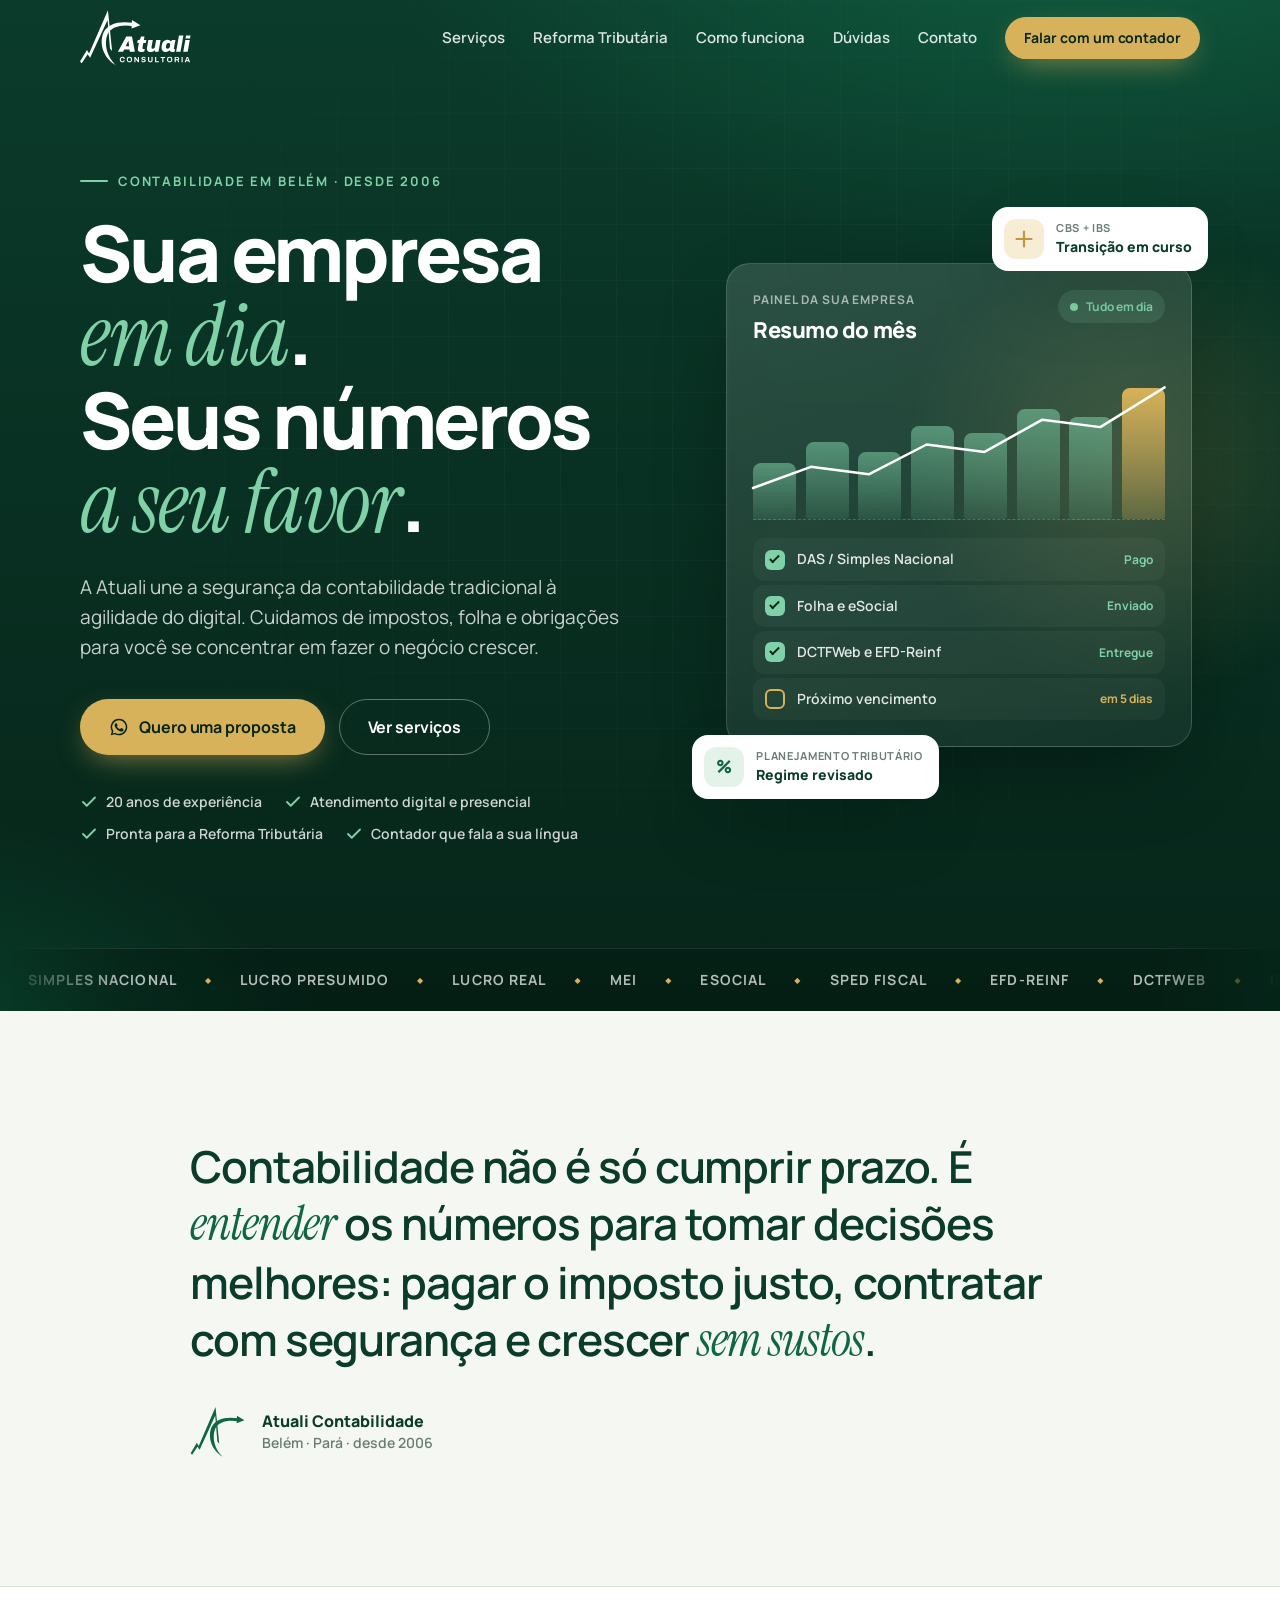
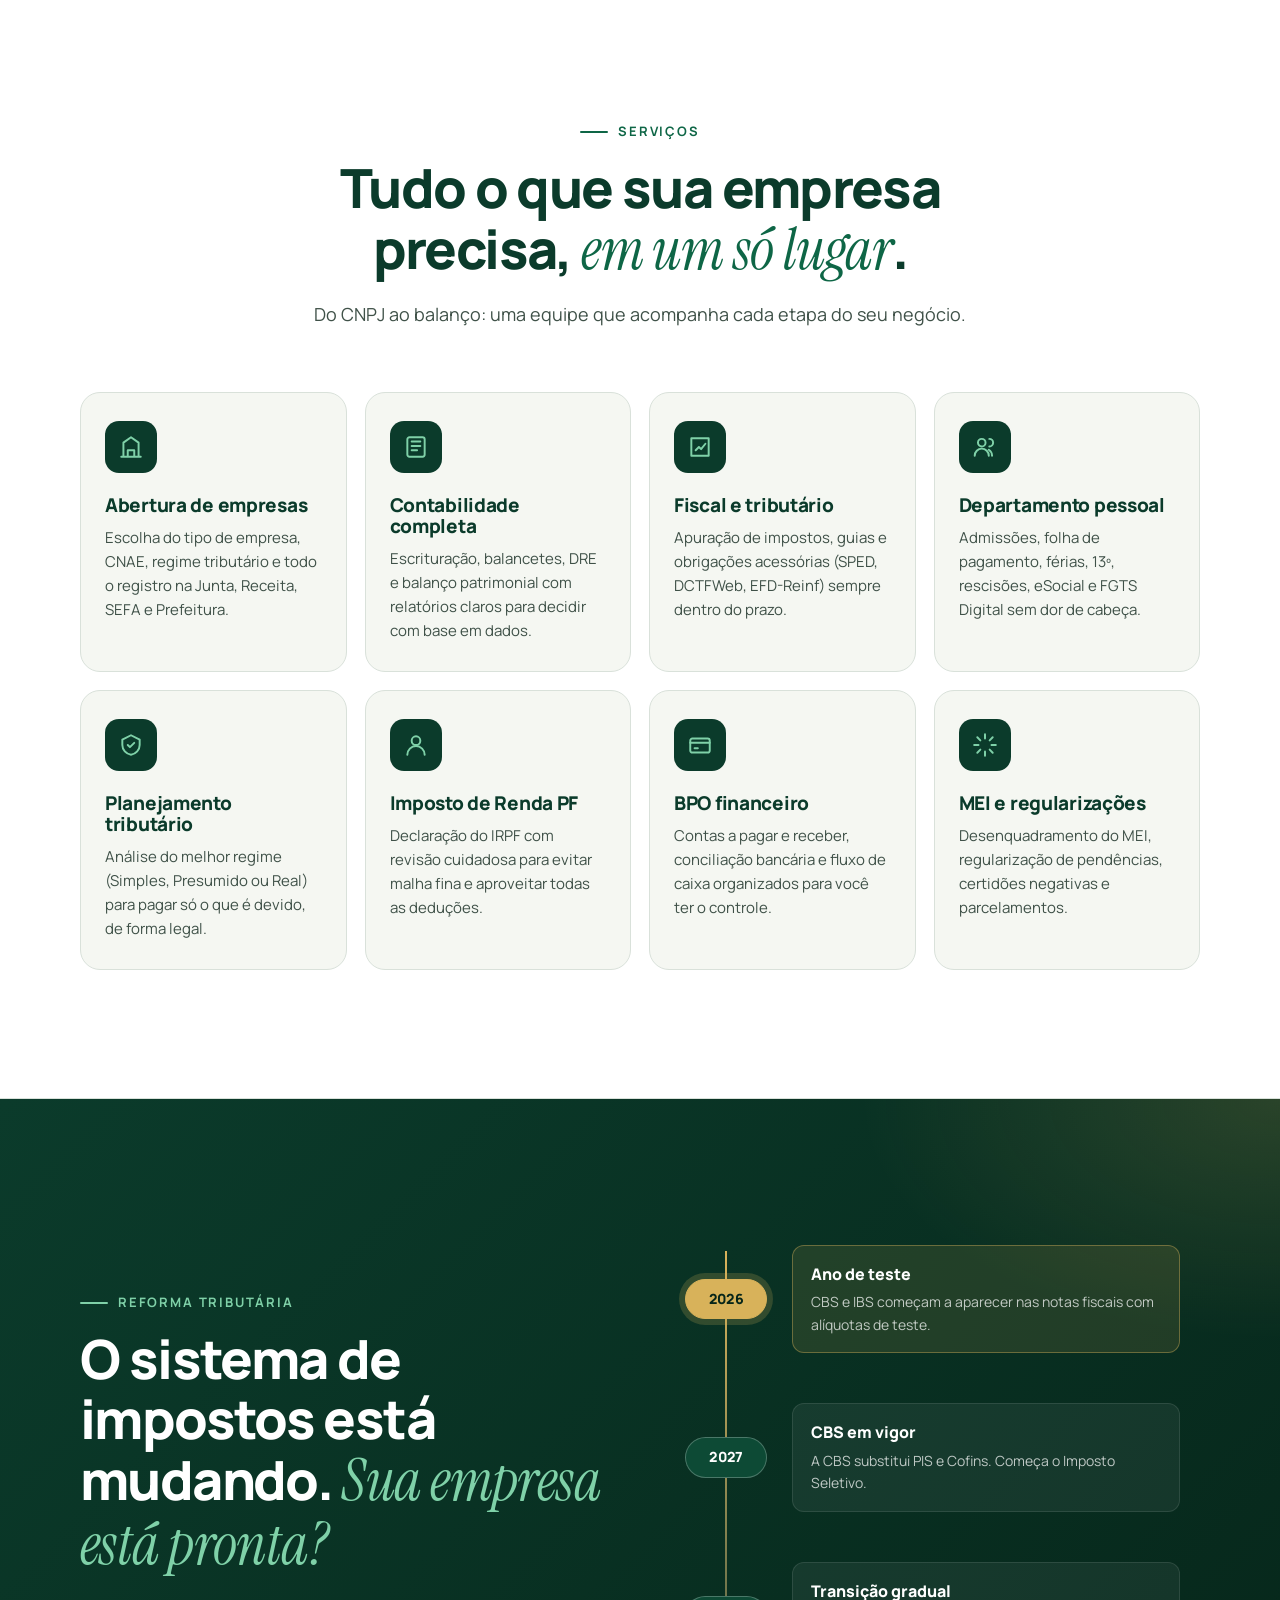
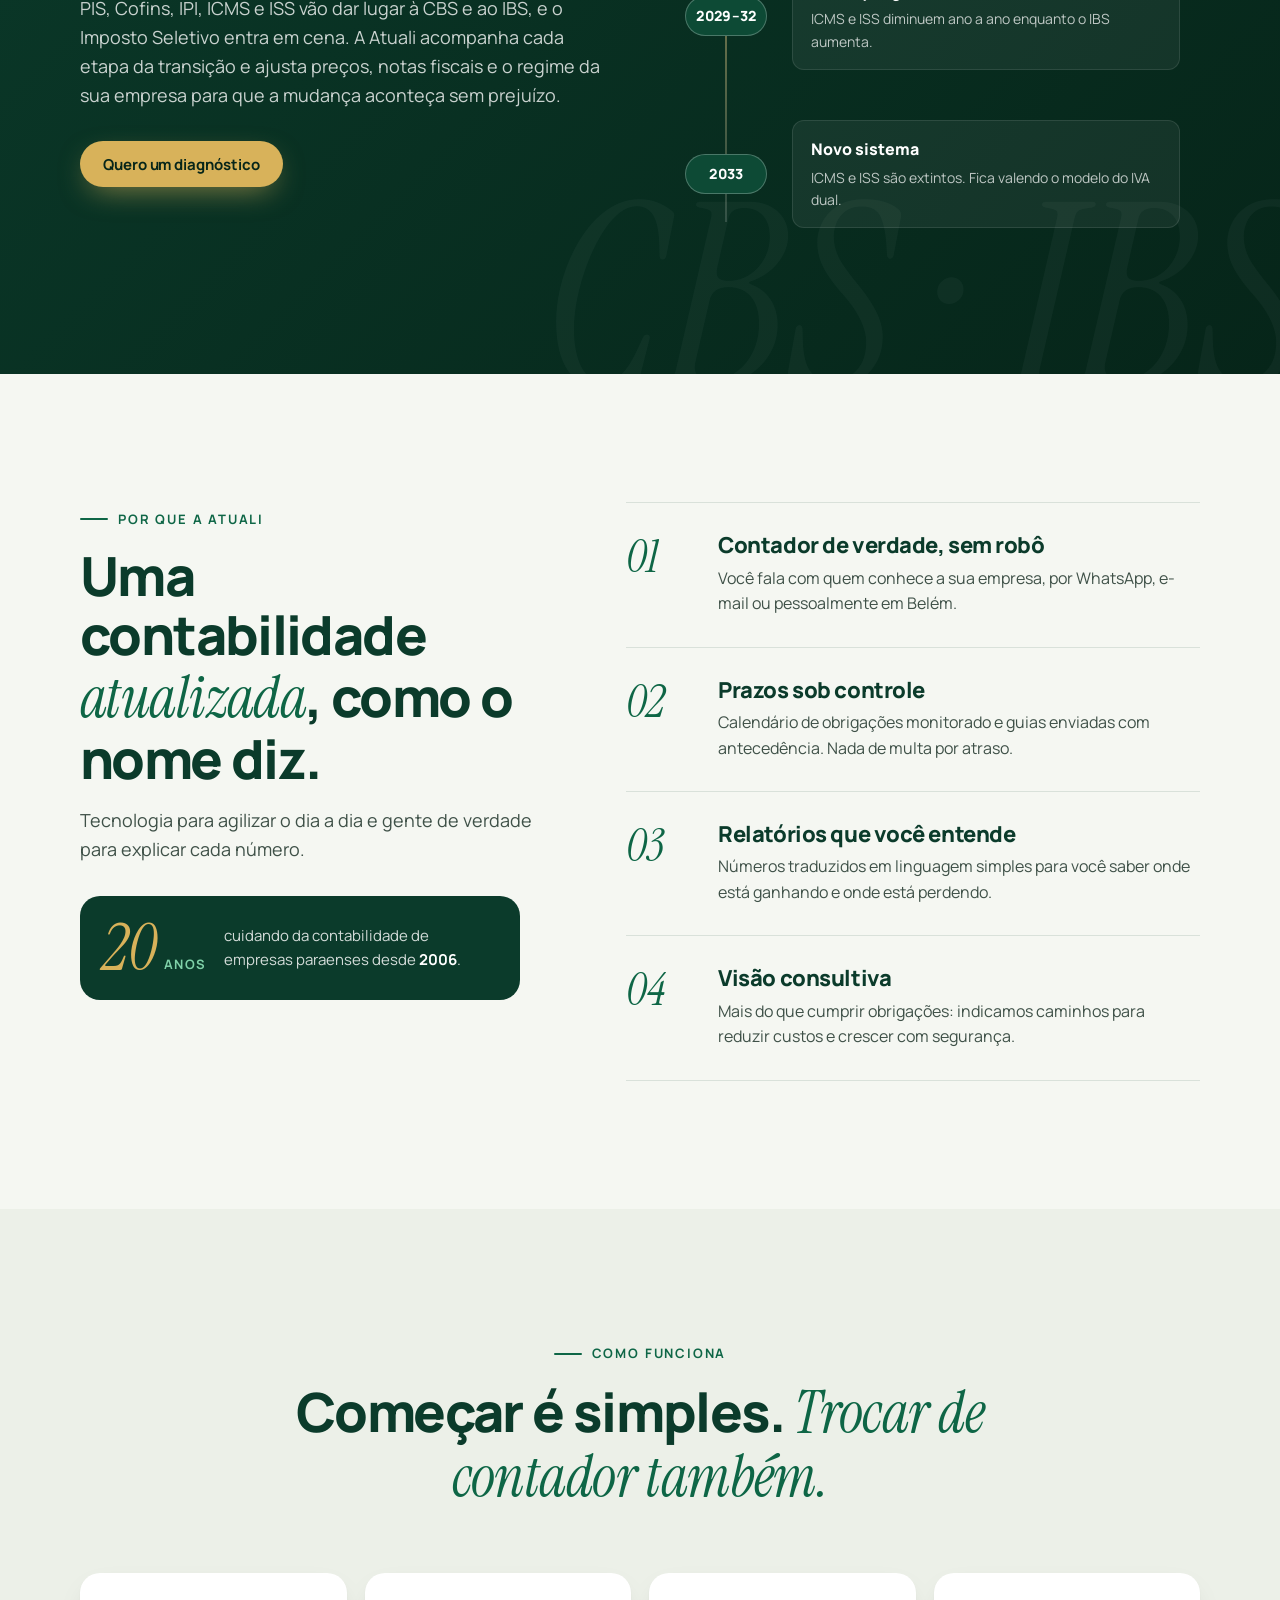
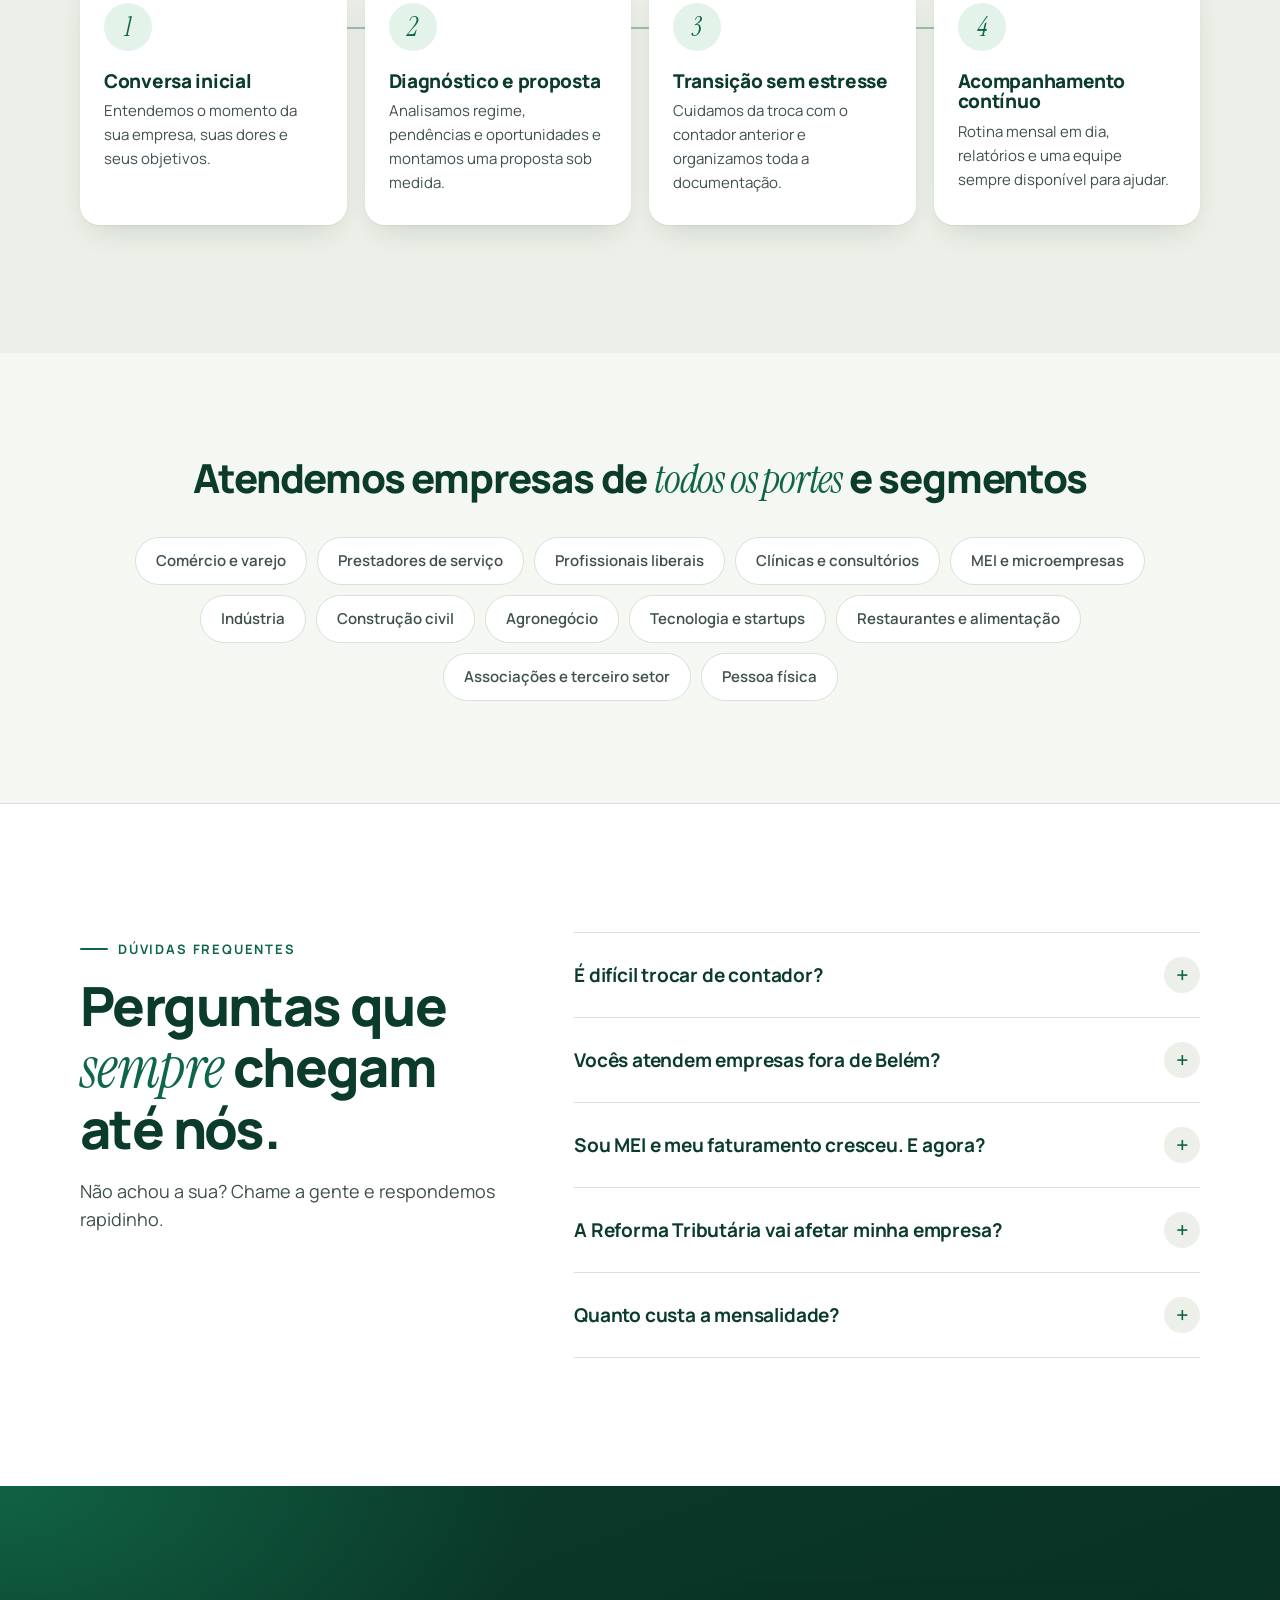
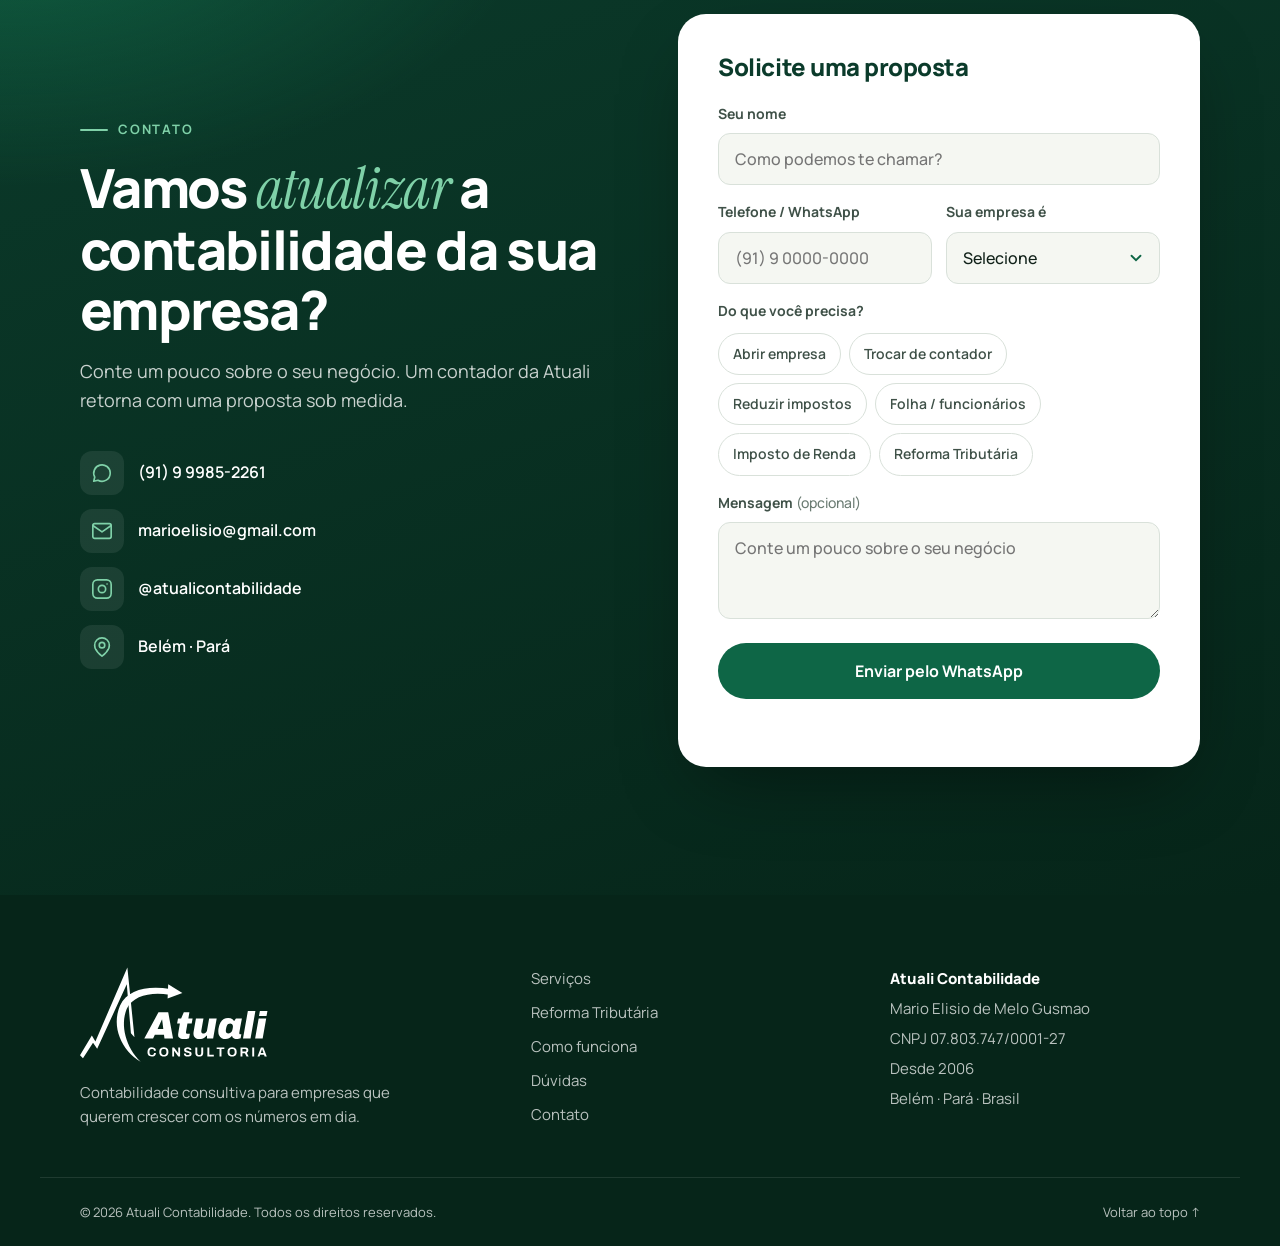
==== commit 1cefc35d: "Adiciona contatos (WhatsApp, e-mail, Instagram) e ano de fundação Co-Authored-By: Claude Opus 5.5 <n" ====
--- a/index.html
+++ b/index.html
@@ -27,6 +27,10 @@
     "@context": "https://schema.org",
     "@type": "AccountingService",
     "name": "Atuali Contabilidade",
+    "foundingDate": "2006",
+    "telephone": "+55-91-99985-2261",
+    "email": "marioelisio@gmail.com",
+    "sameAs": ["https://www.instagram.com/atualicontabilidade"],
     "legalName": "Mario Elisio de Melo Gusmao",
     "taxID": "07.803.747/0001-27",
     "logo": "assets/logo/atuali-logo.svg",
@@ -75,7 +79,7 @@
 
       <div class="container hero__inner">
         <div class="hero__copy">
-          <p class="eyebrow eyebrow--light"><span class="dot"></span> Contabilidade em Belém · Pará</p>
+          <p class="eyebrow eyebrow--light">Contabilidade em Belém · desde 2006</p>
           <h1 class="hero__title">
             Sua empresa <em>em dia</em>.<br>
             Seus números <em>a seu favor</em>.
@@ -94,6 +98,7 @@
           </div>
 
           <ul class="hero__chips">
+            <li><svg viewBox="0 0 24 24" aria-hidden="true"><path d="M20 6 9 17l-5-5"/></svg><span><span data-anos>20</span> anos de experiência</span></li>
             <li><svg viewBox="0 0 24 24" aria-hidden="true"><path d="M20 6 9 17l-5-5"/></svg>Atendimento digital e presencial</li>
             <li><svg viewBox="0 0 24 24" aria-hidden="true"><path d="M20 6 9 17l-5-5"/></svg>Pronta para a Reforma Tributária</li>
             <li><svg viewBox="0 0 24 24" aria-hidden="true"><path d="M20 6 9 17l-5-5"/></svg>Contador que fala a sua língua</li>
@@ -160,7 +165,7 @@
         </p>
         <div class="manifesto__sign">
           <img src="assets/logo/atuali-simbolo.svg" alt="" width="56" height="52">
-          <span>Atuali Contabilidade<br><small>Belém · Pará</small></span>
+          <span>Atuali Contabilidade<br><small>Belém · Pará · desde 2006</small></span>
         </div>
       </div>
     </section>
@@ -261,6 +266,10 @@
           <p class="eyebrow">Por que a Atuali</p>
           <h2 class="section__title">Uma contabilidade <em>atualizada</em>, como o nome diz.</h2>
           <p class="section__lead">Tecnologia para agilizar o dia a dia e gente de verdade para explicar cada número.</p>
+          <div class="since">
+            <strong><span data-anos>20</span><small>anos</small></strong>
+            <span>cuidando da contabilidade de empresas paraenses desde <b>2006</b>.</span>
+          </div>
         </header>
 
         <div class="why__list">
@@ -461,6 +470,7 @@
         <strong>Atuali Contabilidade</strong>
         <span>Mario Elisio de Melo Gusmao</span>
         <span>CNPJ 07.803.747/0001-27</span>
+        <span>Desde 2006</span>
         <span>Belém · Pará · Brasil</span>
       </div>
     </div>
--- a/assets/css/styles.css
+++ b/assets/css/styles.css
@@ -365,6 +365,14 @@
 .feature__n { font: italic 400 46px/1 var(--serif); color: var(--green); }
 .feature h3 { font-size: clamp(19px, 2vw, 22px); font-weight: 800; letter-spacing: -.02em; color: var(--forest-800); }
 .feature p { margin-top: 8px; color: var(--ink-2); }
+
+.since {
+  display: flex; align-items: center; gap: 18px; margin-top: 32px; padding: 20px 22px; border-radius: var(--radius);
+  background: var(--forest-800); color: rgba(255, 255, 255, .82); font-size: 15px; max-width: 440px;
+}
+.since strong { display: flex; align-items: baseline; gap: 6px; font: italic 400 64px/1 var(--serif); color: var(--gold); }
+.since small { font: 700 13px/1 var(--sans); letter-spacing: .1em; text-transform: uppercase; color: var(--mint); font-style: normal; }
+.since b { color: var(--white); }
 
 /* ---------- Steps ---------- */
 .steps { background: var(--paper-2); }
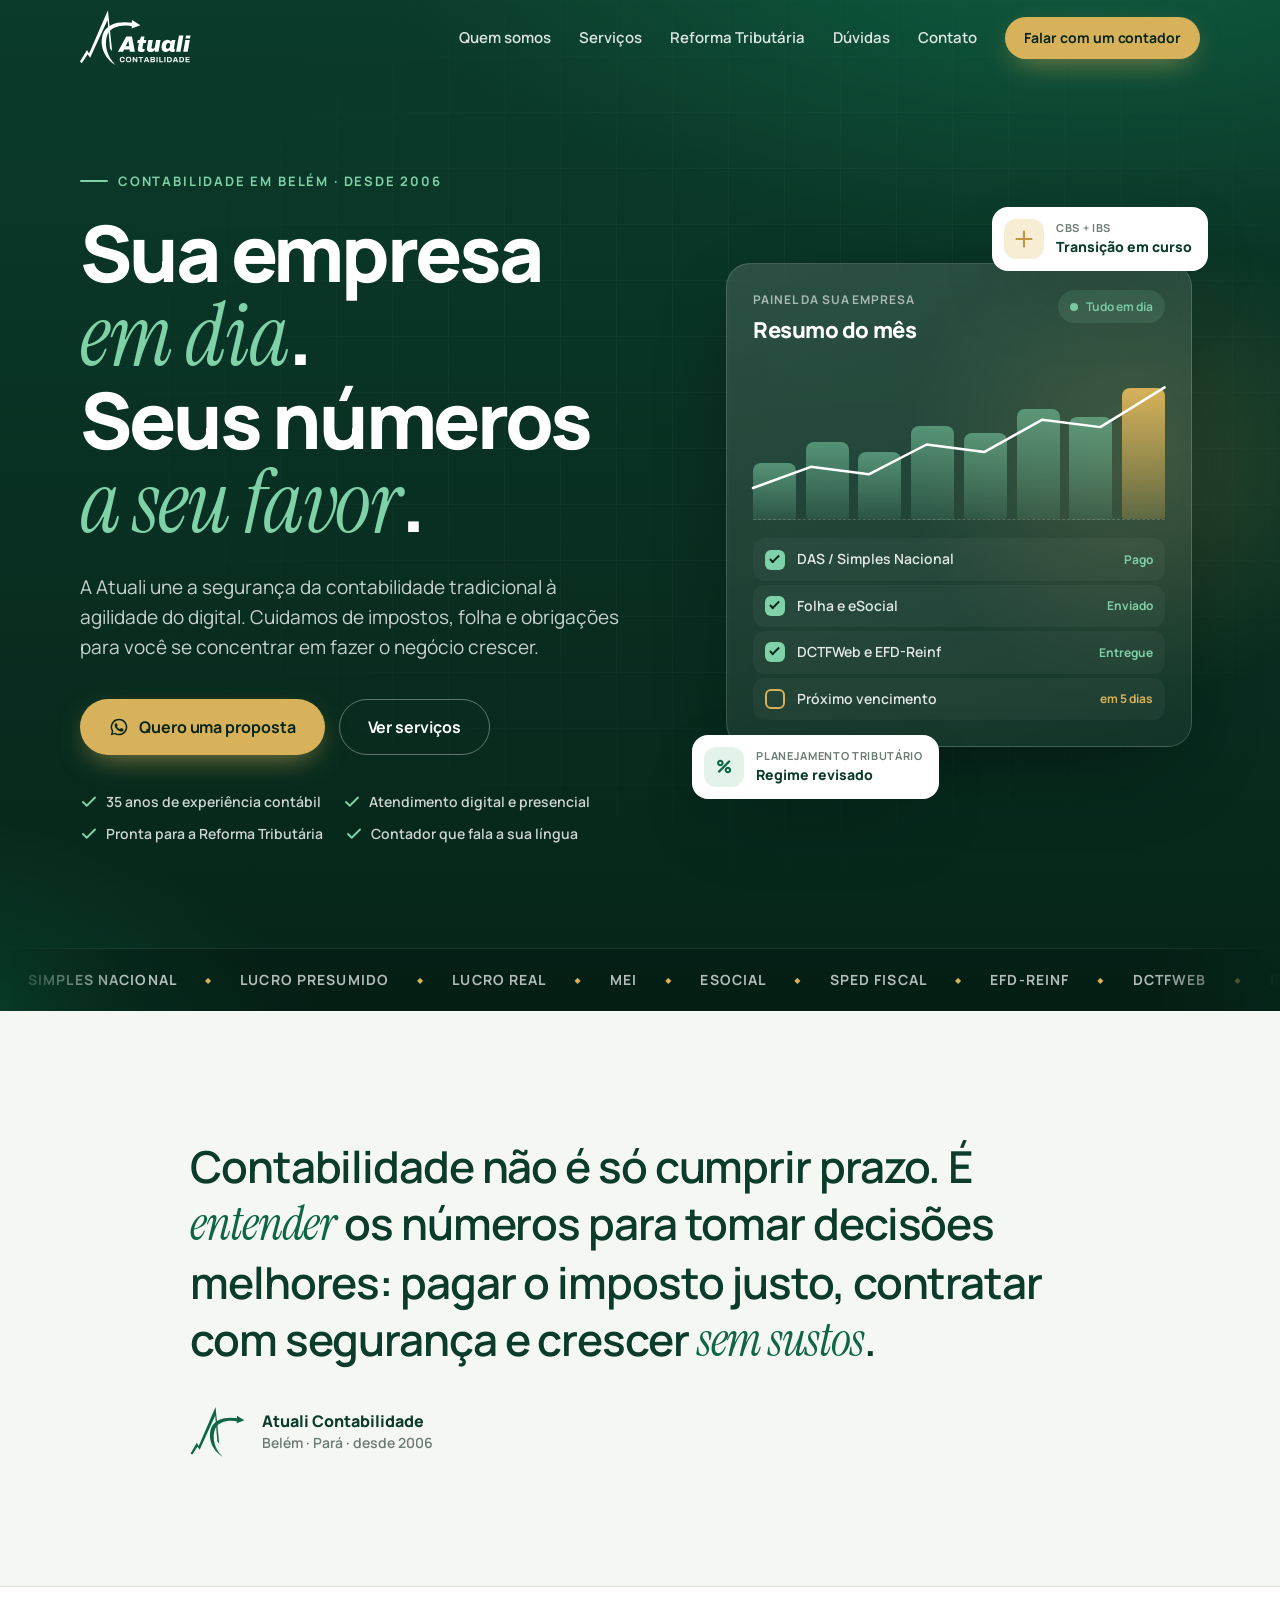
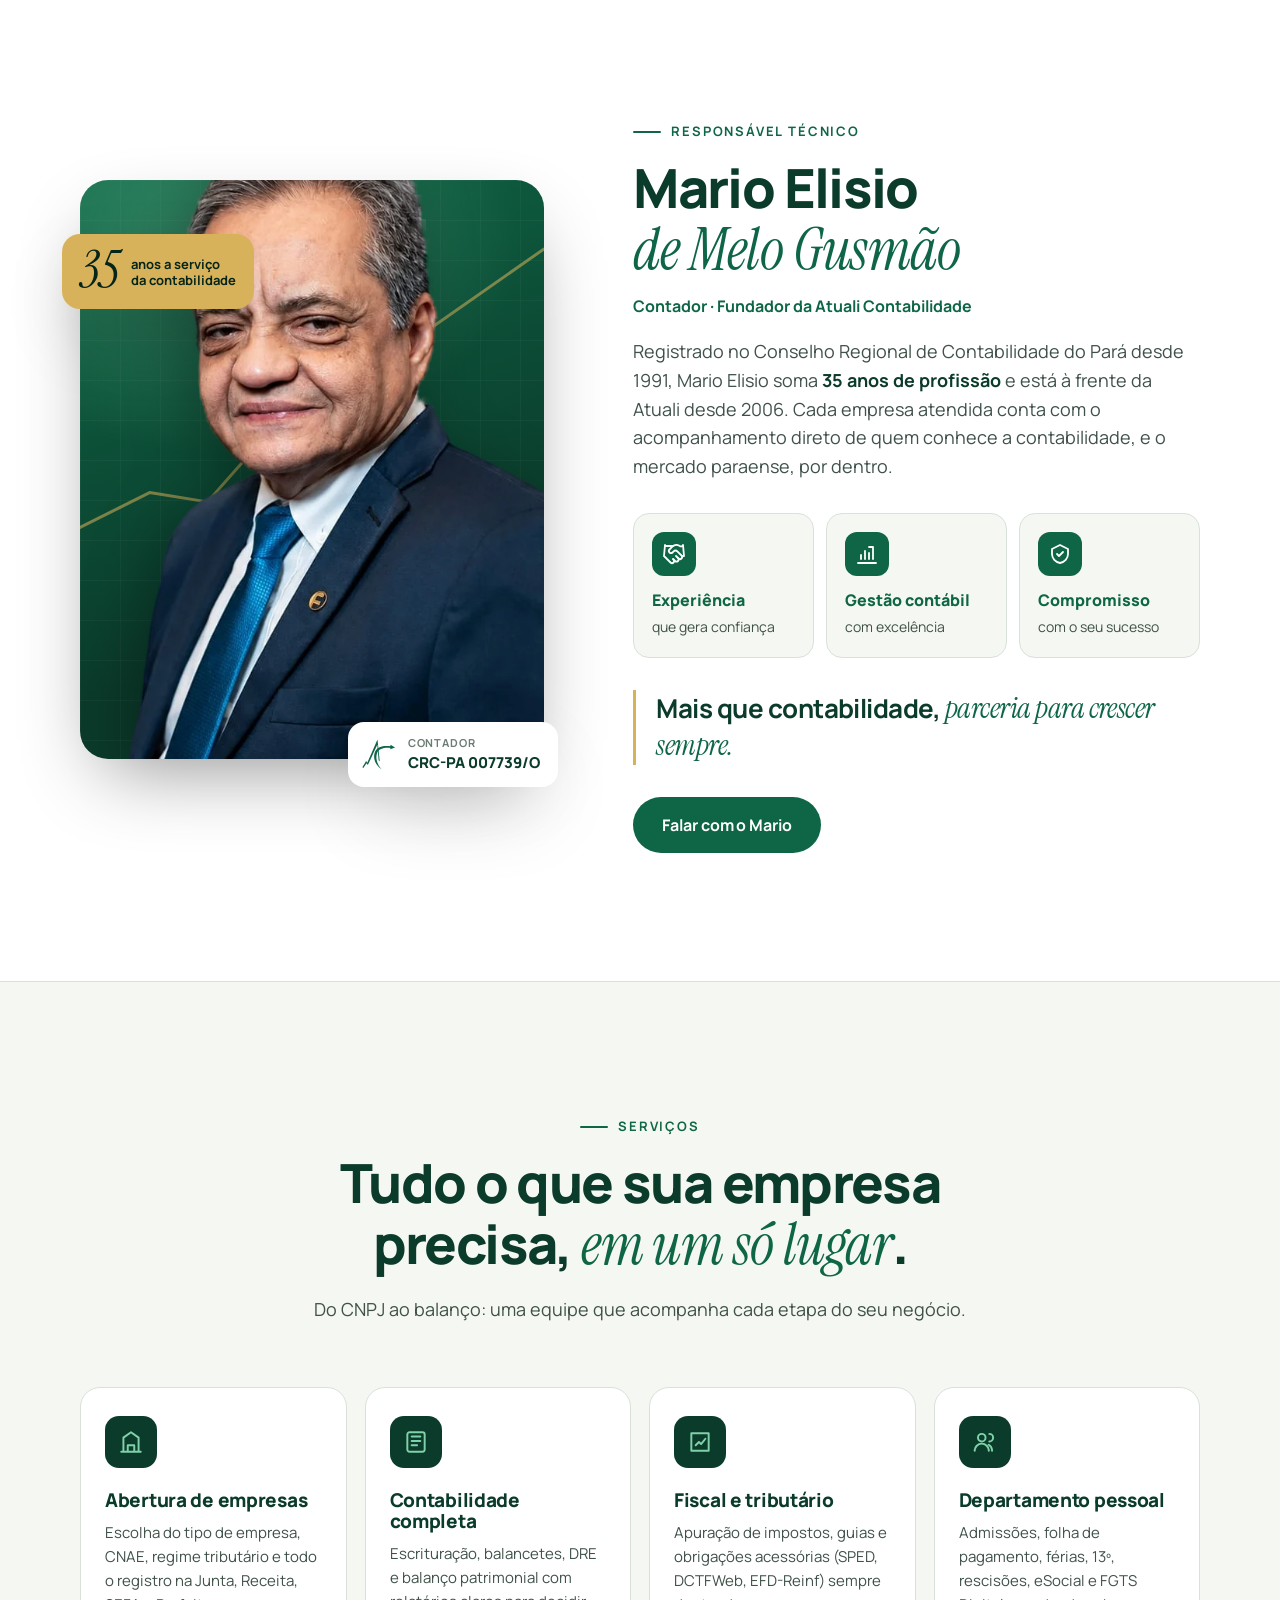
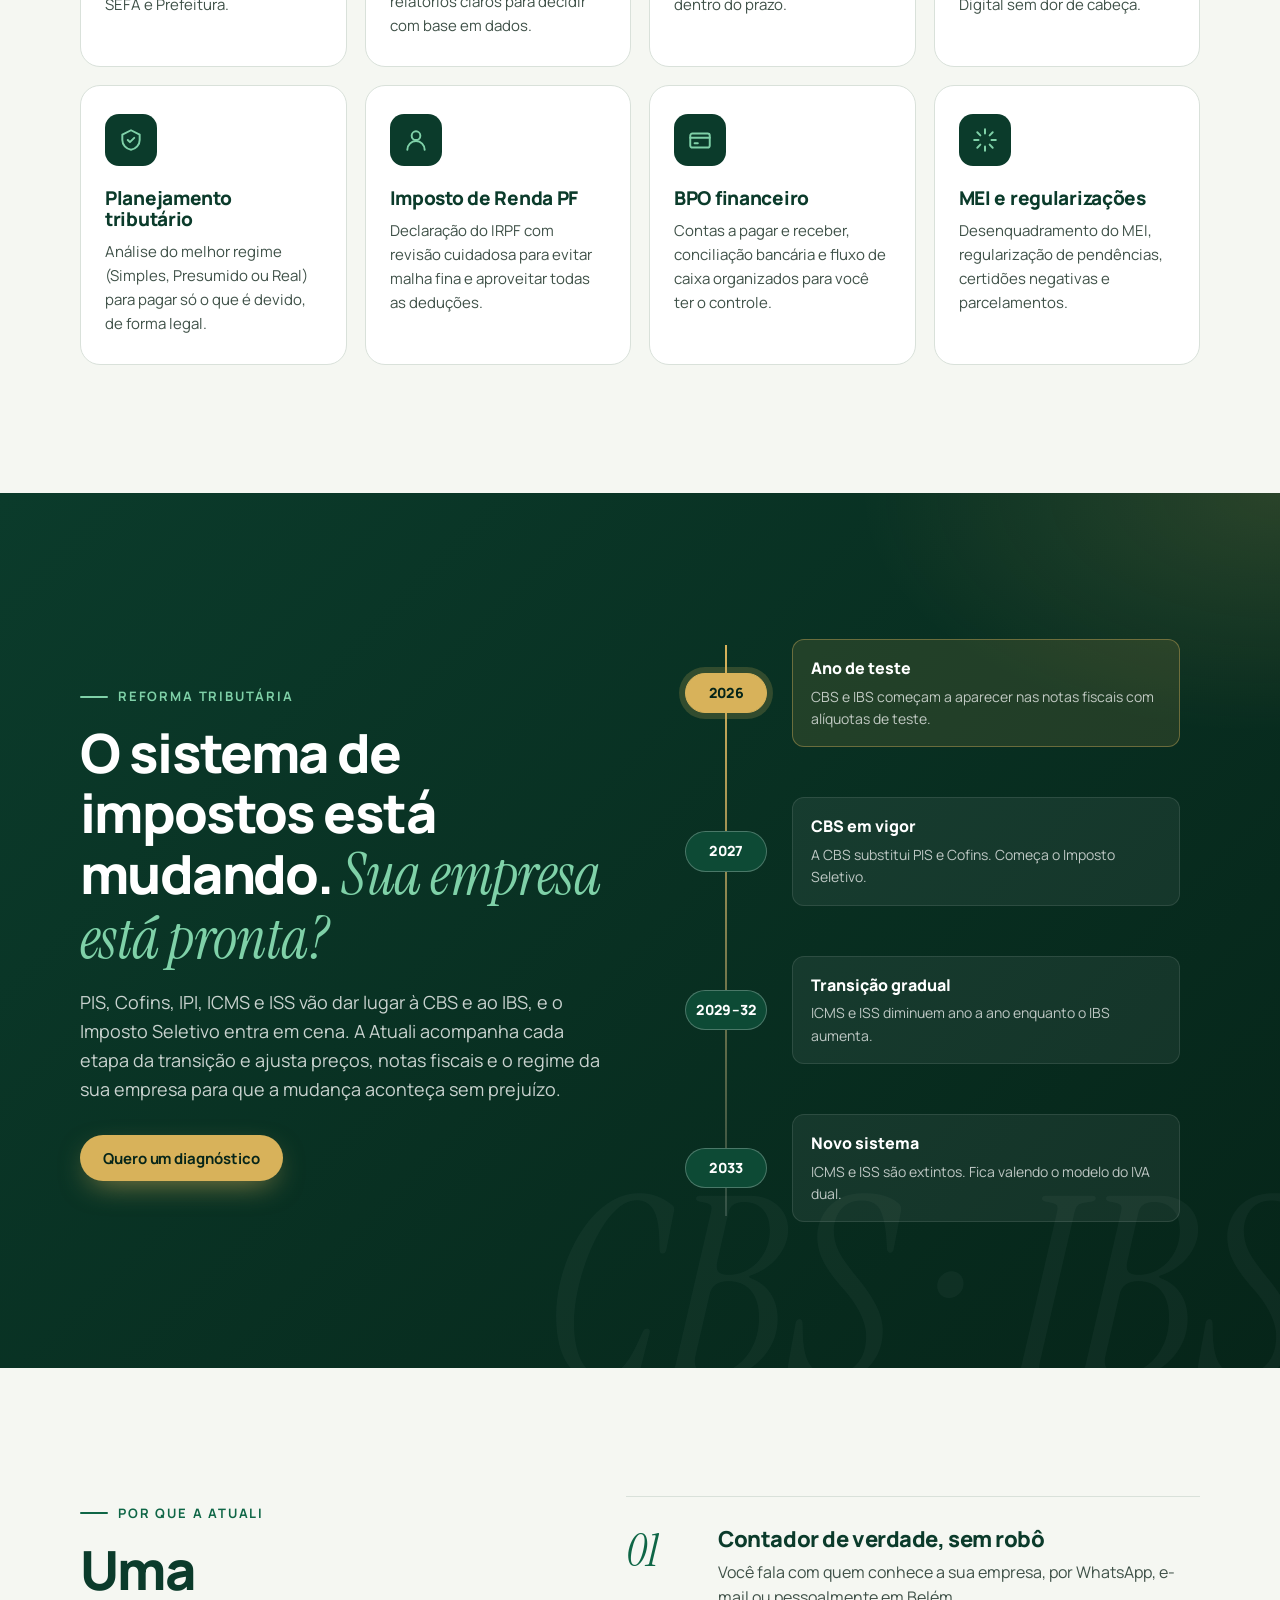
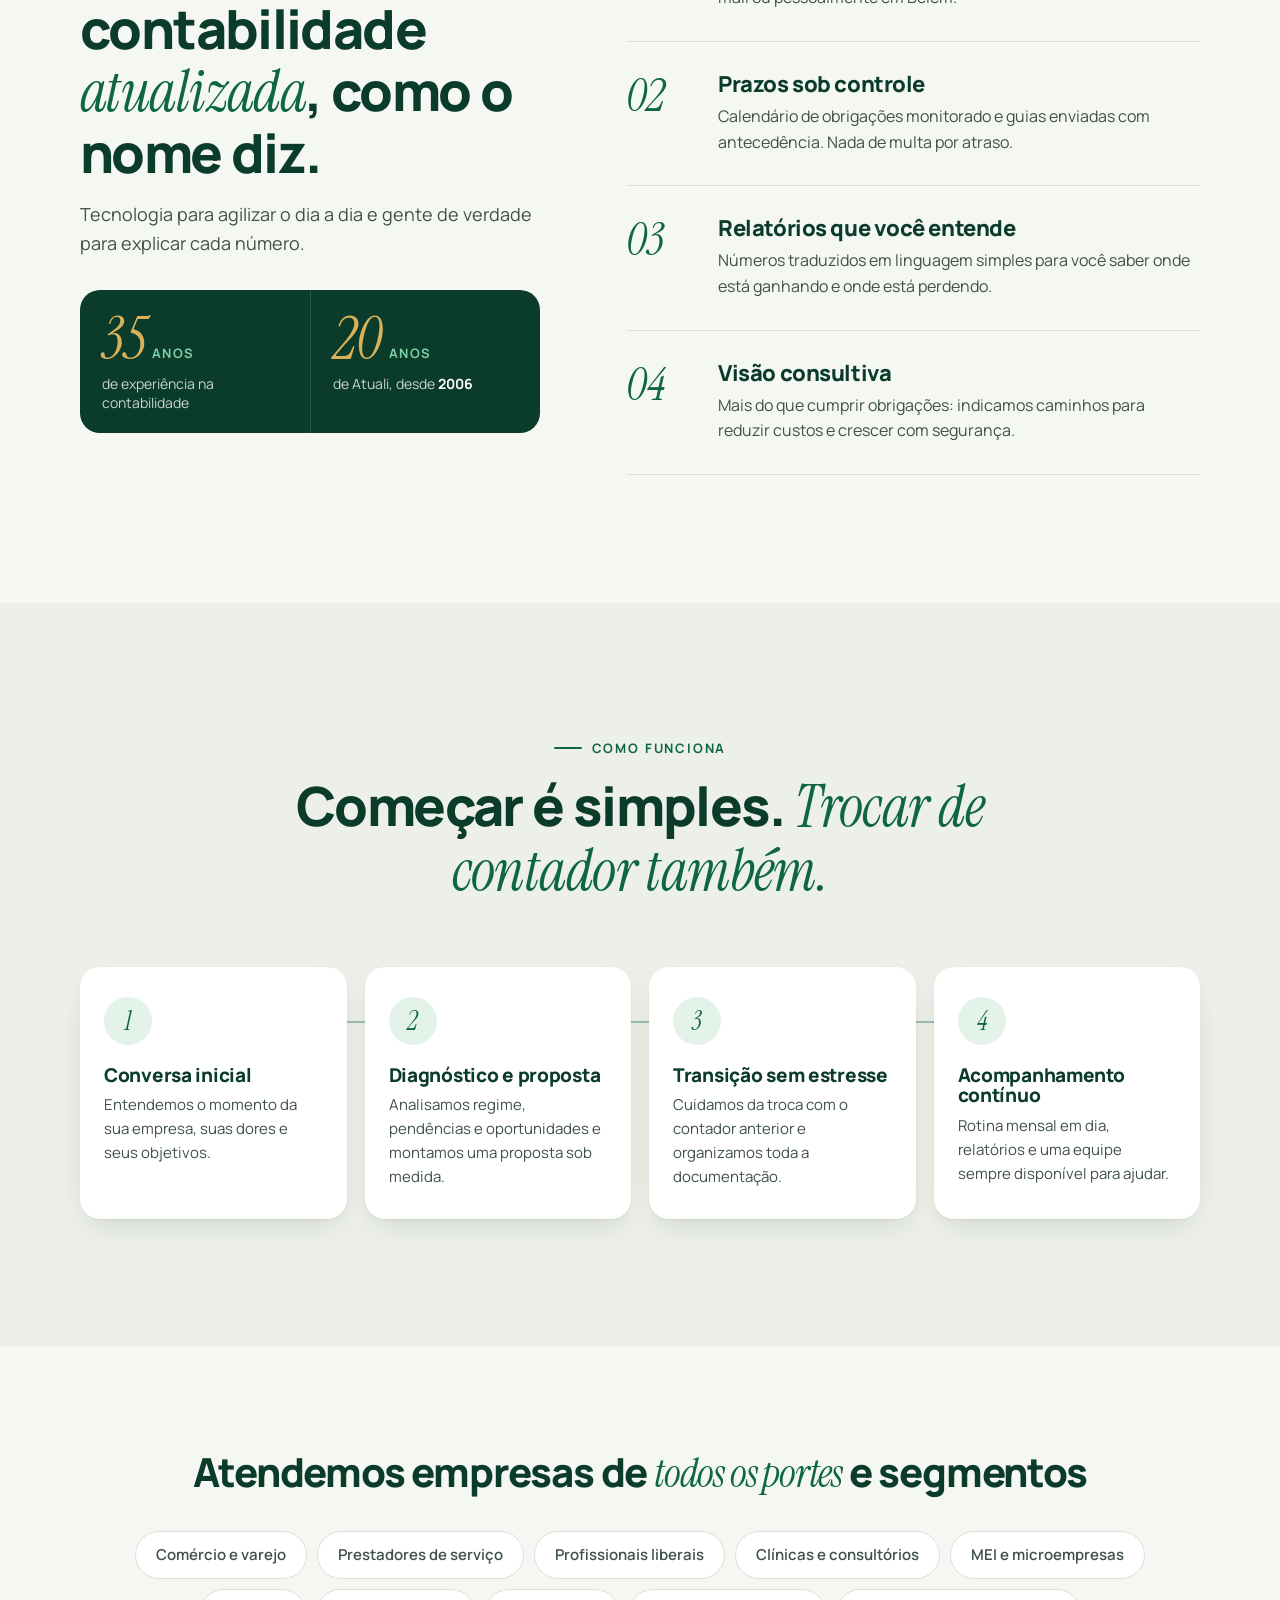
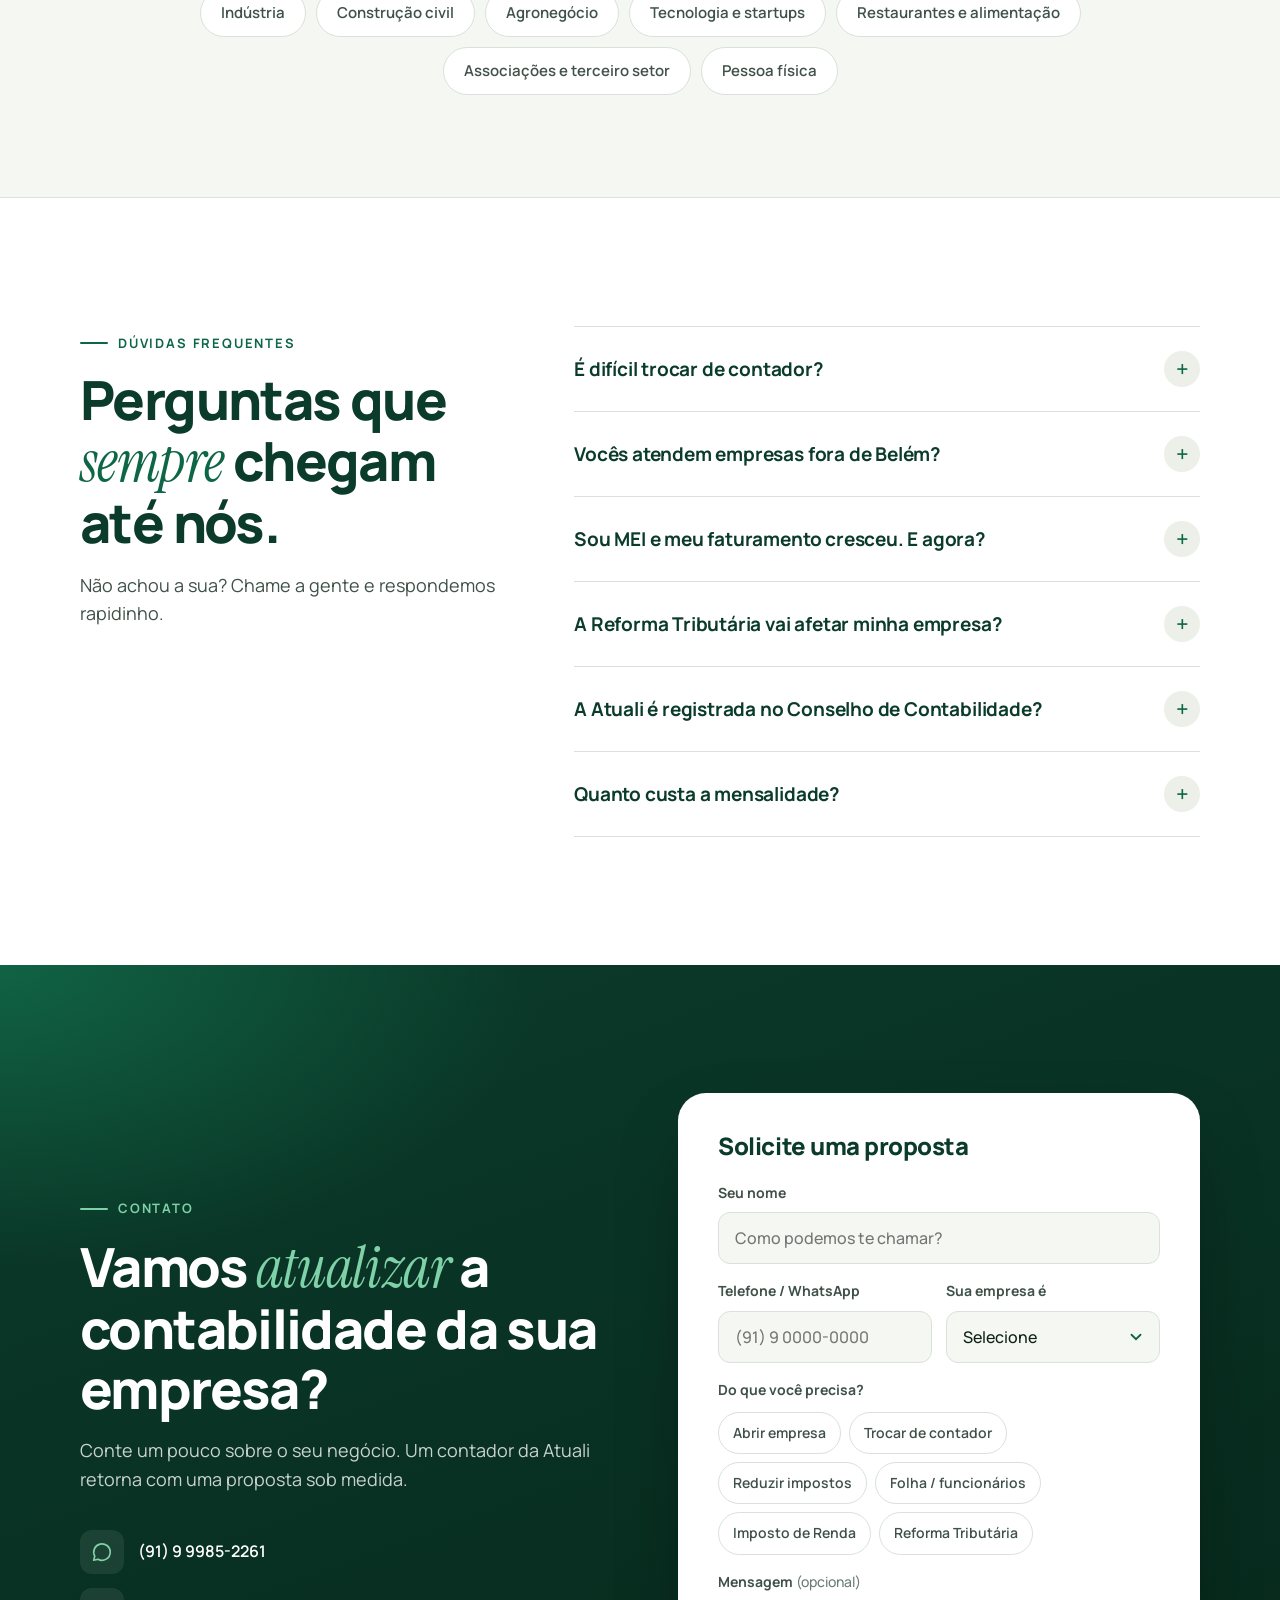
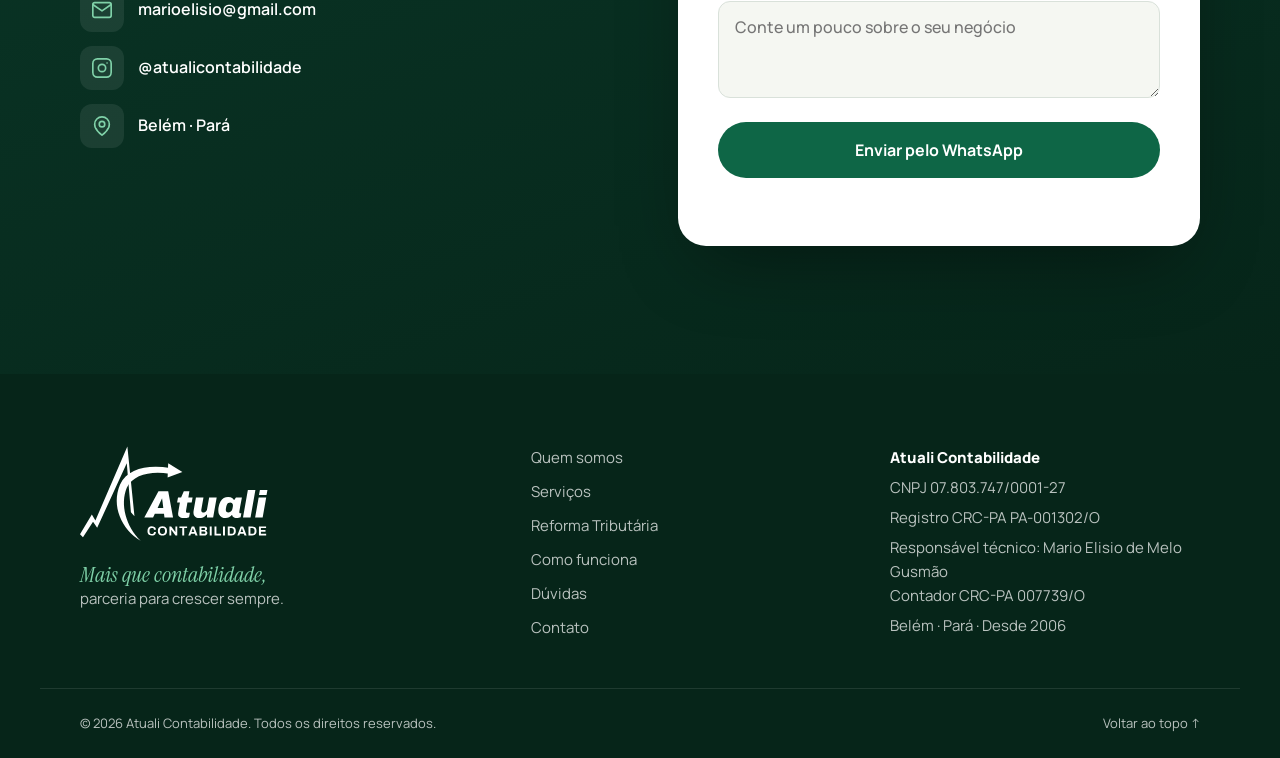
==== commit b517fd57: "Seção do responsável técnico, registros CRC e logo Contabilidade - Seção 'Quem somos' com foto recor" ====
--- a/index.html
+++ b/index.html
@@ -32,8 +32,15 @@
     "email": "marioelisio@gmail.com",
     "sameAs": ["https://www.instagram.com/atualicontabilidade"],
     "legalName": "Mario Elisio de Melo Gusmao",
+    "slogan": "Mais que contabilidade, parceria para crescer sempre.",
+    "founder": {
+      "@type": "Person",
+      "name": "Mario Elisio de Melo Gusmão",
+      "jobTitle": "Contador - CRC-PA 007739/O",
+      "image": "assets/img/mario-elisio-gusmao.png"
+    },
     "taxID": "07.803.747/0001-27",
-    "logo": "assets/logo/atuali-logo.svg",
+    "logo": "assets/logo/atuali-contabilidade-logo.svg",
     "image": "assets/img/og-image.png",
     "areaServed": "Pará",
     "address": {
@@ -52,14 +59,14 @@
   <header class="header" id="topo">
     <div class="container header__inner">
       <a href="#topo" class="header__logo" aria-label="Atuali Contabilidade, voltar ao topo">
-        <img src="assets/logo/atuali-logo-branco.svg" alt="Atuali" class="logo logo--light" width="170" height="56">
-        <img src="assets/logo/atuali-logo.svg" alt="" class="logo logo--dark" width="170" height="56" aria-hidden="true">
+        <img src="assets/logo/atuali-contabilidade-logo-branco.svg" alt="Atuali" class="logo logo--light" width="170" height="56">
+        <img src="assets/logo/atuali-contabilidade-logo.svg" alt="" class="logo logo--dark" width="170" height="56" aria-hidden="true">
       </a>
 
       <nav class="nav" id="menu" aria-label="Menu principal">
+        <a href="#quem-somos">Quem somos</a>
         <a href="#servicos">Serviços</a>
         <a href="#reforma">Reforma Tributária</a>
-        <a href="#como-funciona">Como funciona</a>
         <a href="#duvidas">Dúvidas</a>
         <a href="#contato">Contato</a>
         <a href="#contato" class="btn btn--gold nav__cta" data-whatsapp>Falar com um contador</a>
@@ -98,7 +105,7 @@
           </div>
 
           <ul class="hero__chips">
-            <li><svg viewBox="0 0 24 24" aria-hidden="true"><path d="M20 6 9 17l-5-5"/></svg><span><span data-anos>20</span> anos de experiência</span></li>
+            <li><svg viewBox="0 0 24 24" aria-hidden="true"><path d="M20 6 9 17l-5-5"/></svg><span><span data-anos-crc>35</span> anos de experiência contábil</span></li>
             <li><svg viewBox="0 0 24 24" aria-hidden="true"><path d="M20 6 9 17l-5-5"/></svg>Atendimento digital e presencial</li>
             <li><svg viewBox="0 0 24 24" aria-hidden="true"><path d="M20 6 9 17l-5-5"/></svg>Pronta para a Reforma Tributária</li>
             <li><svg viewBox="0 0 24 24" aria-hidden="true"><path d="M20 6 9 17l-5-5"/></svg>Contador que fala a sua língua</li>
@@ -166,6 +173,64 @@
         <div class="manifesto__sign">
           <img src="assets/logo/atuali-simbolo.svg" alt="" width="56" height="52">
           <span>Atuali Contabilidade<br><small>Belém · Pará · desde 2006</small></span>
+        </div>
+      </div>
+    </section>
+
+    <!-- ============ RESPONSÁVEL TÉCNICO ============ -->
+    <section class="founder section" id="quem-somos">
+      <div class="container founder__inner">
+        <div class="founder__media reveal">
+          <div class="founder__card">
+            <svg class="founder__deco" viewBox="0 0 400 300" preserveAspectRatio="none" aria-hidden="true">
+              <path d="M0 260 L60 230 L110 238 L170 170 L230 182 L300 90 L400 20"/>
+            </svg>
+            <picture>
+              <source srcset="assets/img/mario-elisio-gusmao.webp" type="image/webp">
+              <img src="assets/img/mario-elisio-gusmao.png" alt="Mario Elisio de Melo Gusmão, contador e responsável técnico da Atuali Contabilidade" width="538" height="811" loading="lazy">
+            </picture>
+          </div>
+          <div class="founder__badge">
+            <strong><span data-anos-crc>35</span></strong>
+            <span>anos a serviço<br>da contabilidade</span>
+          </div>
+          <div class="founder__crc">
+            <img src="assets/logo/atuali-simbolo.svg" alt="" width="34" height="32">
+            <div><small>Contador</small><strong>CRC-PA 007739/O</strong></div>
+          </div>
+        </div>
+
+        <div class="founder__copy reveal">
+          <p class="eyebrow">Responsável técnico</p>
+          <h2 class="section__title">Mario Elisio <em>de Melo Gusmão</em></h2>
+          <p class="founder__role">Contador · Fundador da Atuali Contabilidade</p>
+          <p class="section__lead">
+            Registrado no Conselho Regional de Contabilidade do Pará desde 1991, Mario Elisio soma
+            <b><span data-anos-crc>35</span> anos de profissão</b> e está à frente da Atuali desde 2006.
+            Cada empresa atendida conta com o acompanhamento direto de quem conhece a
+            contabilidade, e o mercado paraense, por dentro.
+          </p>
+
+          <ul class="pillars">
+            <li>
+              <span class="pillars__icon"><svg viewBox="0 0 24 24"><path d="m11 17 2 2a1 1 0 1 0 3-3"/><path d="m14 14 2.5 2.5a1 1 0 1 0 3-3l-3.9-3.9a3 3 0 0 0-4.2 0l-.9.9a1 1 0 1 1-3-3l2.8-2.8a5.8 5.8 0 0 1 7.1-.9l.5.3a2 2 0 0 0 1.4.2L21 4"/><path d="m21 3 1 11h-2M3 3 2 14l6.5 6.5a1 1 0 1 0 3-3M3 4h8"/></svg></span>
+              <div><strong>Experiência</strong><span>que gera confiança</span></div>
+            </li>
+            <li>
+              <span class="pillars__icon"><svg viewBox="0 0 24 24"><path d="M3 21h18M6 17v-4M10 17V9M14 17v-6M18 17V5M14 5h4v4"/></svg></span>
+              <div><strong>Gestão contábil</strong><span>com excelência</span></div>
+            </li>
+            <li>
+              <span class="pillars__icon"><svg viewBox="0 0 24 24"><path d="M12 3 4 7v5c0 4.5 3.4 8.3 8 9 4.6-.7 8-4.5 8-9V7l-8-4Z"/><path d="m9 12 2 2 4-4"/></svg></span>
+              <div><strong>Compromisso</strong><span>com o seu sucesso</span></div>
+            </li>
+          </ul>
+
+          <blockquote class="founder__quote">
+            <p>Mais que contabilidade, <em>parceria para crescer sempre.</em></p>
+          </blockquote>
+
+          <a href="#contato" class="btn btn--green btn--lg" data-whatsapp>Falar com o Mario</a>
         </div>
       </div>
     </section>
@@ -267,8 +332,8 @@
           <h2 class="section__title">Uma contabilidade <em>atualizada</em>, como o nome diz.</h2>
           <p class="section__lead">Tecnologia para agilizar o dia a dia e gente de verdade para explicar cada número.</p>
           <div class="since">
-            <strong><span data-anos>20</span><small>anos</small></strong>
-            <span>cuidando da contabilidade de empresas paraenses desde <b>2006</b>.</span>
+            <div><strong><span data-anos-crc>35</span><small>anos</small></strong><span>de experiência na contabilidade</span></div>
+            <div><strong><span data-anos>20</span><small>anos</small></strong><span>de Atuali, desde <b>2006</b></span></div>
           </div>
         </header>
 
@@ -366,6 +431,10 @@
             <p>Vai afetar praticamente todas as empresas, inclusive as do Simples Nacional, em preços, notas fiscais e créditos de impostos. Fazemos um diagnóstico para preparar sua empresa para cada fase da transição.</p>
           </details>
           <details>
+            <summary>A Atuali é registrada no Conselho de Contabilidade?</summary>
+            <p>Sim. A Atuali Contabilidade tem registro no CRC-PA sob o nº PA-001302/O, com responsabilidade técnica do contador Mario Elisio de Melo Gusmão (CRC-PA 007739/O), registrado desde 1991.</p>
+          </details>
+          <details>
             <summary>Quanto custa a mensalidade?</summary>
             <p>O valor depende do regime tributário, do número de funcionários e do volume de movimentação. Fale com a gente para receber uma proposta personalizada, sem compromisso.</p>
           </details>
@@ -456,10 +525,11 @@
   <footer class="footer">
     <div class="container footer__inner">
       <div class="footer__brand">
-        <img src="assets/logo/atuali-logo-branco.svg" alt="Atuali" width="190" height="62">
-        <p>Contabilidade consultiva para empresas que querem crescer com os números em dia.</p>
+        <img src="assets/logo/atuali-contabilidade-logo-branco.svg" alt="Atuali" width="190" height="62">
+        <p><em>Mais que contabilidade,</em><br>parceria para crescer sempre.</p>
       </div>
       <nav class="footer__nav" aria-label="Rodapé">
+        <a href="#quem-somos">Quem somos</a>
         <a href="#servicos">Serviços</a>
         <a href="#reforma">Reforma Tributária</a>
         <a href="#como-funciona">Como funciona</a>
@@ -468,10 +538,10 @@
       </nav>
       <div class="footer__legal">
         <strong>Atuali Contabilidade</strong>
-        <span>Mario Elisio de Melo Gusmao</span>
         <span>CNPJ 07.803.747/0001-27</span>
-        <span>Desde 2006</span>
-        <span>Belém · Pará · Brasil</span>
+        <span>Registro CRC-PA PA-001302/O</span>
+        <span>Responsável técnico: Mario Elisio de Melo Gusmão<br>Contador CRC-PA 007739/O</span>
+        <span>Belém · Pará · Desde 2006</span>
       </div>
     </div>
     <div class="container footer__bottom">
--- a/assets/css/styles.css
+++ b/assets/css/styles.css
@@ -295,12 +295,59 @@
 .manifesto__sign img { width: 56px; height: auto; }
 .manifesto__sign small { font-weight: 600; color: var(--ink-3); font-size: 14px; }
 
+/* ---------- Founder ---------- */
+.founder { background: var(--white); border-top: 1px solid var(--line); border-bottom: 1px solid var(--line); }
+.founder__inner { display: grid; grid-template-columns: .9fr 1.1fr; gap: clamp(40px, 7vw, 104px); align-items: center; }
+.founder__media { position: relative; padding: 0 0 28px 0; max-width: 500px; width: 100%; justify-self: center; }
+.founder__card {
+  position: relative; aspect-ratio: 4 / 5; border-radius: 28px; overflow: hidden; isolation: isolate;
+  background:
+    radial-gradient(500px 360px at 30% 10%, rgba(127, 209, 168, .35), transparent 60%),
+    linear-gradient(160deg, var(--green), var(--forest-800) 70%);
+  box-shadow: var(--shadow-lg);
+}
+.founder__card::before {
+  content: ""; position: absolute; inset: 0; z-index: -1; opacity: .45;
+  background-image: linear-gradient(rgba(255, 255, 255, .08) 1px, transparent 1px), linear-gradient(90deg, rgba(255, 255, 255, .08) 1px, transparent 1px);
+  background-size: 40px 40px;
+}
+.founder__deco { position: absolute; inset: 8% 0 auto; width: 100%; height: 60%; z-index: -1; }
+.founder__deco path { fill: none; stroke: var(--gold); stroke-width: 3; stroke-linecap: round; stroke-linejoin: round; opacity: .55; vector-effect: non-scaling-stroke; }
+.founder__card picture { position: absolute; right: 0; bottom: 0; width: 90%; }
+.founder__card img { width: 100%; height: auto; filter: drop-shadow(-12px 10px 30px rgba(0, 0, 0, .3)); }
+.founder__badge {
+  position: absolute; left: -18px; top: 9%; display: flex; align-items: center; gap: 12px;
+  padding: 14px 18px; border-radius: 18px; background: var(--gold); color: var(--forest-900); box-shadow: var(--shadow-lg);
+  font-size: 13px; font-weight: 700; line-height: 1.25;
+  animation: float 6s ease-in-out infinite;
+}
+.founder__badge strong { font: italic 400 52px/.9 var(--serif); }
+.founder__crc {
+  position: absolute; right: -14px; bottom: 0; display: flex; align-items: center; gap: 12px;
+  padding: 12px 18px 12px 14px; border-radius: 16px; background: var(--white); box-shadow: var(--shadow-lg);
+}
+.founder__crc img { width: 34px; height: auto; }
+.founder__crc small { display: block; font-size: 11px; font-weight: 700; letter-spacing: .08em; text-transform: uppercase; color: var(--ink-3); }
+.founder__crc strong { display: block; font-size: 15px; font-weight: 800; color: var(--forest-800); }
+.founder__copy .section__title em { display: block; }
+.founder__role { margin-top: 12px; font-weight: 700; color: var(--green); }
+.founder__copy .section__lead b { color: var(--forest-800); }
+.pillars { display: grid; grid-template-columns: repeat(3, 1fr); gap: 12px; margin-top: 32px; }
+.pillars li { display: flex; flex-direction: column; gap: 12px; padding: 18px; border-radius: 16px; background: var(--paper); border: 1px solid var(--line); }
+.pillars__icon { display: grid; place-items: center; width: 44px; height: 44px; border-radius: 12px; background: var(--green); color: var(--white); }
+.pillars__icon svg { width: 24px; height: 24px; fill: none; stroke: currentColor; stroke-width: 1.8; stroke-linecap: round; stroke-linejoin: round; }
+.pillars strong { display: block; font-size: 16px; font-weight: 800; color: var(--green); }
+.pillars div span { font-size: 14px; color: var(--ink-2); }
+.founder__quote { margin: 32px 0; padding-left: 20px; border-left: 3px solid var(--gold); }
+.founder__quote p { font-size: clamp(20px, 2.2vw, 26px); font-weight: 700; letter-spacing: -.02em; color: var(--forest-800); line-height: 1.3; }
+.founder__quote em { color: var(--green); font-size: 1.1em; }
+
 /* ---------- Services ---------- */
-.services { background: var(--white); border-top: 1px solid var(--line); border-bottom: 1px solid var(--line); }
+.services { background: var(--paper); }
 .cards { display: grid; grid-template-columns: repeat(4, 1fr); gap: 18px; }
 .card {
   position: relative; padding: 28px 24px; border-radius: var(--radius);
-  background: var(--paper); border: 1px solid var(--line);
+  background: var(--white); border: 1px solid var(--line);
   transition: transform .3s ease, box-shadow .3s ease, background .3s ease, border-color .3s;
   overflow: hidden;
 }
@@ -367,10 +414,13 @@
 .feature p { margin-top: 8px; color: var(--ink-2); }
 
 .since {
-  display: flex; align-items: center; gap: 18px; margin-top: 32px; padding: 20px 22px; border-radius: var(--radius);
-  background: var(--forest-800); color: rgba(255, 255, 255, .82); font-size: 15px; max-width: 440px;
-}
-.since strong { display: flex; align-items: baseline; gap: 6px; font: italic 400 64px/1 var(--serif); color: var(--gold); }
+  display: grid; grid-template-columns: 1fr 1fr; margin-top: 32px; border-radius: var(--radius); overflow: hidden;
+  background: var(--forest-800); color: rgba(255, 255, 255, .78); font-size: 14px; max-width: 460px;
+}
+.since > div { padding: 20px 22px; }
+.since > div + div { border-left: 1px solid rgba(255, 255, 255, .12); }
+.since > div > span { display: block; margin-top: 6px; line-height: 1.4; }
+.since strong { display: flex; align-items: baseline; gap: 6px; font: italic 400 58px/1 var(--serif); color: var(--gold); }
 .since small { font: 700 13px/1 var(--sans); letter-spacing: .1em; text-transform: uppercase; color: var(--mint); font-style: normal; }
 .since b { color: var(--white); }
 
@@ -479,7 +529,8 @@
 .footer { background: var(--forest-900); color: rgba(255, 255, 255, .72); padding: 72px 0 0; font-size: 15px; }
 .footer__inner { display: grid; grid-template-columns: 1.3fr 1fr 1fr; gap: 48px; padding-bottom: 48px; }
 .footer__brand img { width: 190px; height: auto; }
-.footer__brand p { margin-top: 18px; max-width: 320px; }
+.footer__brand p { margin-top: 18px; max-width: 320px; line-height: 1.35; }
+.footer__brand em { font-size: 22px; color: var(--mint); }
 .footer__nav { display: grid; gap: 10px; align-content: start; }
 .footer__nav a:hover, .footer__bottom a:hover { color: var(--gold); }
 .footer__legal { display: grid; gap: 6px; align-content: start; }
@@ -562,7 +613,8 @@
   .hero__inner { grid-template-columns: 1fr; }
   .hero__visual { max-width: 560px; width: 100%; margin: 0 auto; }
 
-  .reform__inner, .why__inner, .faq__inner, .contact__inner { grid-template-columns: 1fr; }
+  .reform__inner, .why__inner, .faq__inner, .contact__inner, .founder__inner { grid-template-columns: 1fr; }
+  .founder__media { max-width: 440px; }
   .why .section__head { position: static; }
   .footer__inner { grid-template-columns: 1fr 1fr; }
   .footer__brand { grid-column: 1 / -1; }
@@ -585,6 +637,15 @@
   .float--b { right: -4px; top: -4px; }
 
   .cards, .steps__list { grid-template-columns: 1fr; }
+  .founder__media { padding: 0 6px 28px; }
+  .founder__badge { left: -4px; padding: 10px 14px; font-size: 12px; }
+  .founder__badge strong { font-size: 42px; }
+  .founder__crc { right: -4px; }
+  .pillars { grid-template-columns: 1fr; }
+  .pillars li { flex-direction: row; align-items: center; padding: 14px 16px; gap: 14px; }
+  .founder__copy .btn { width: 100%; }
+  .since strong { font-size: 46px; }
+  .since > div { padding: 16px; }
   .card { padding: 24px 20px; display: grid; grid-template-columns: 48px 1fr; column-gap: 16px; align-items: start; }
   .card__icon { width: 48px; height: 48px; margin: 0; grid-row: span 2; }
   .card p { margin-top: 6px; }
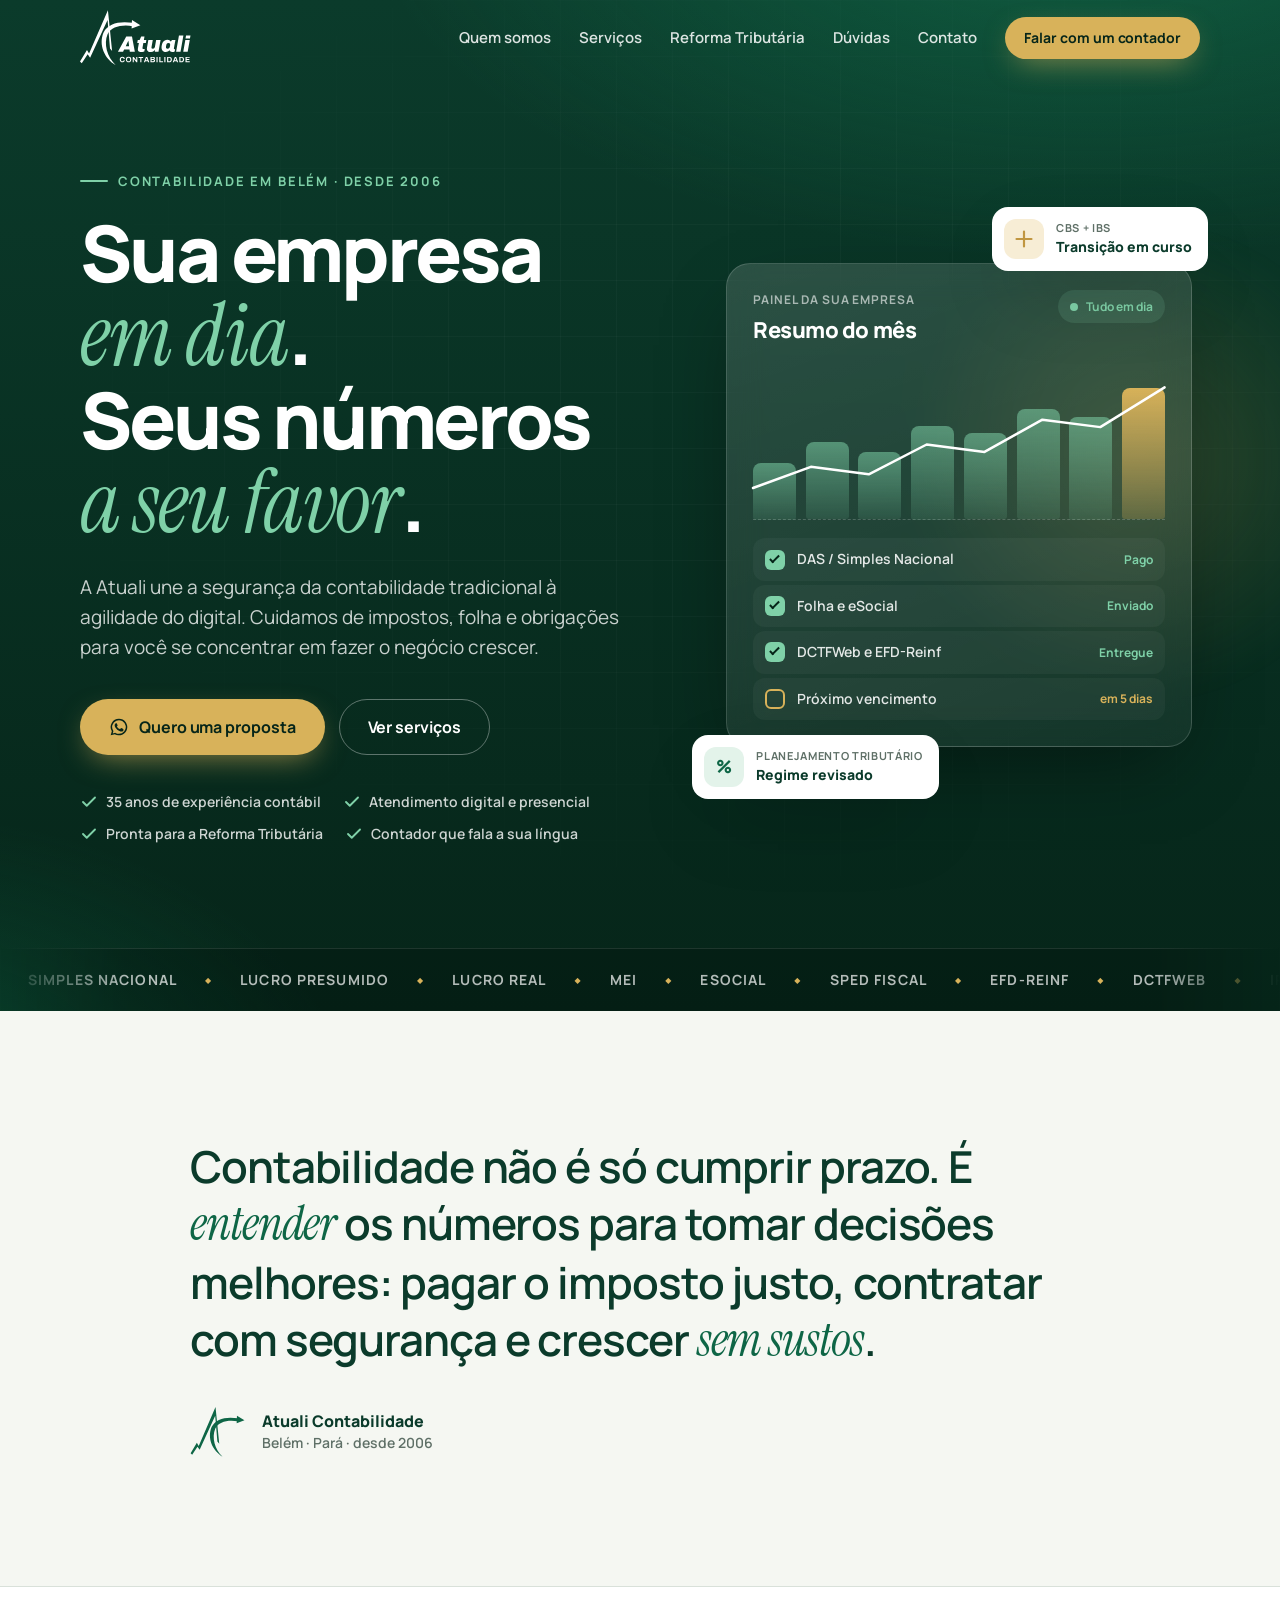
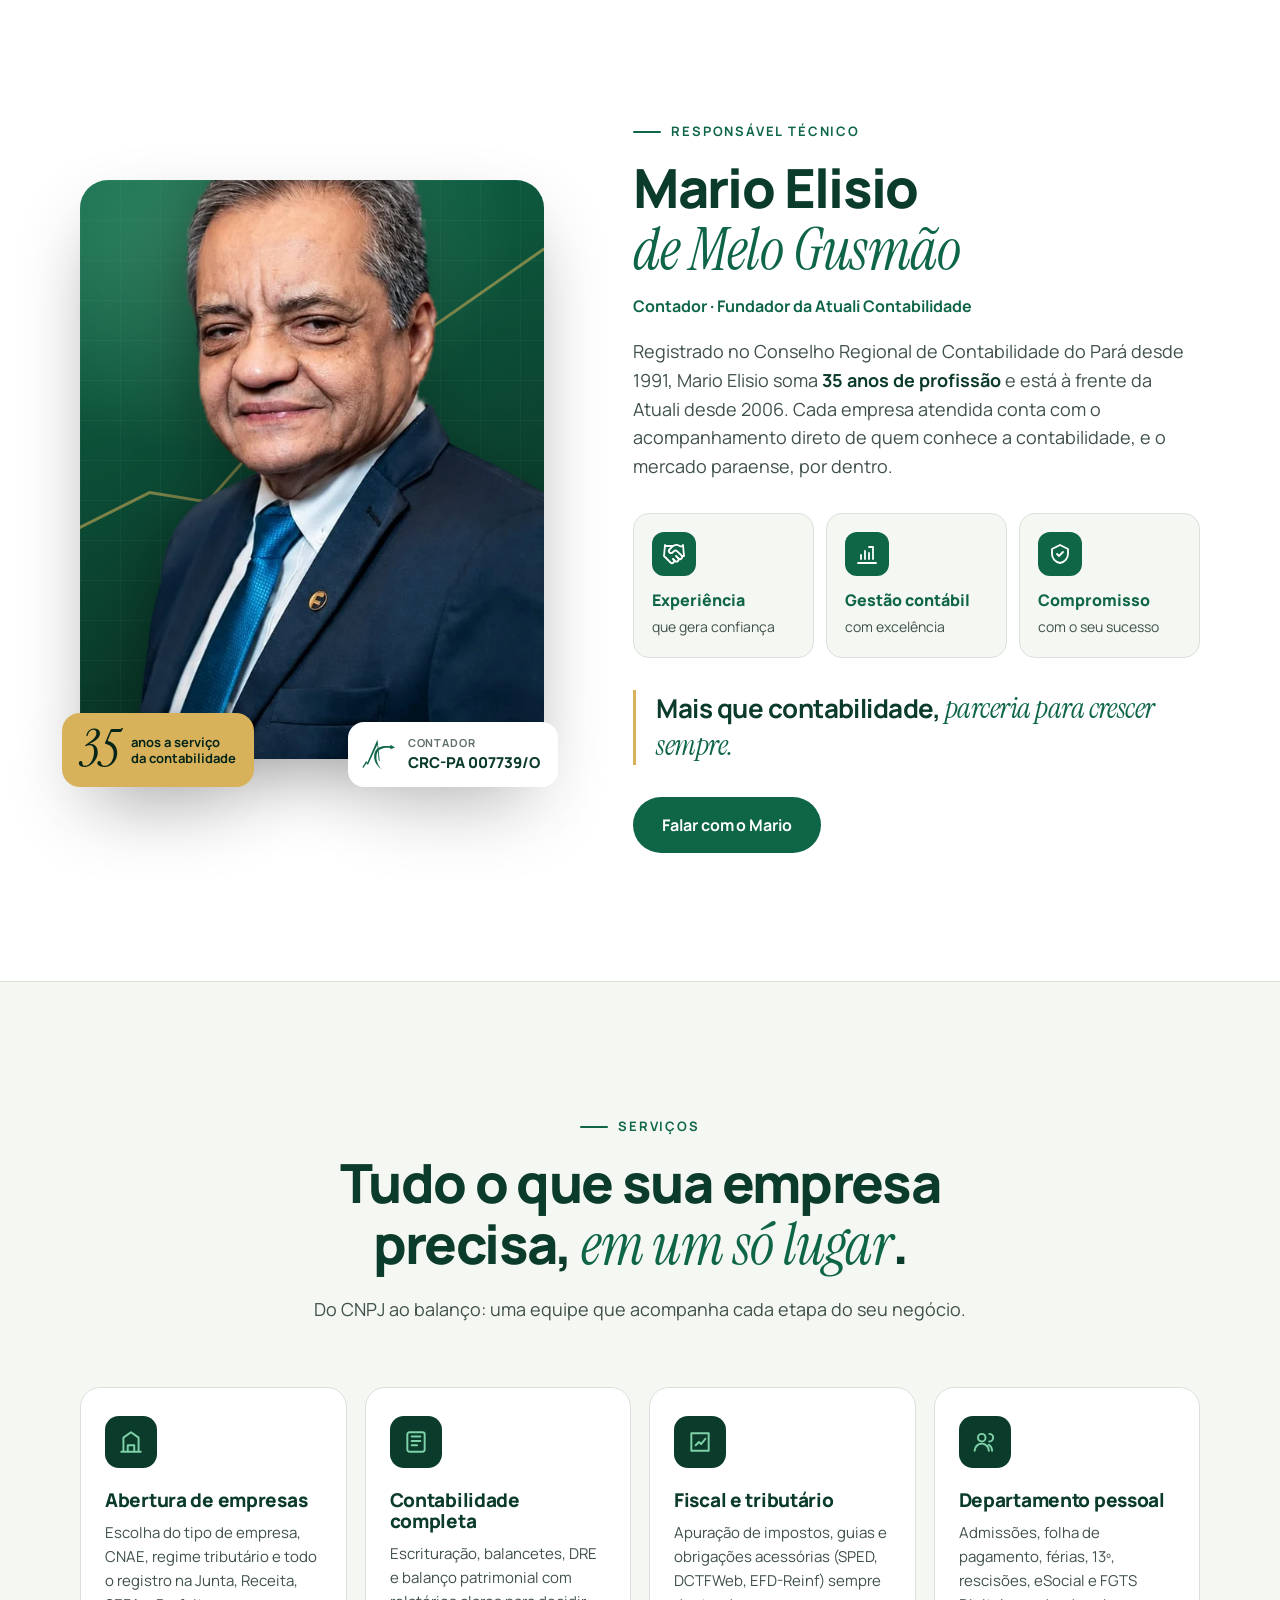
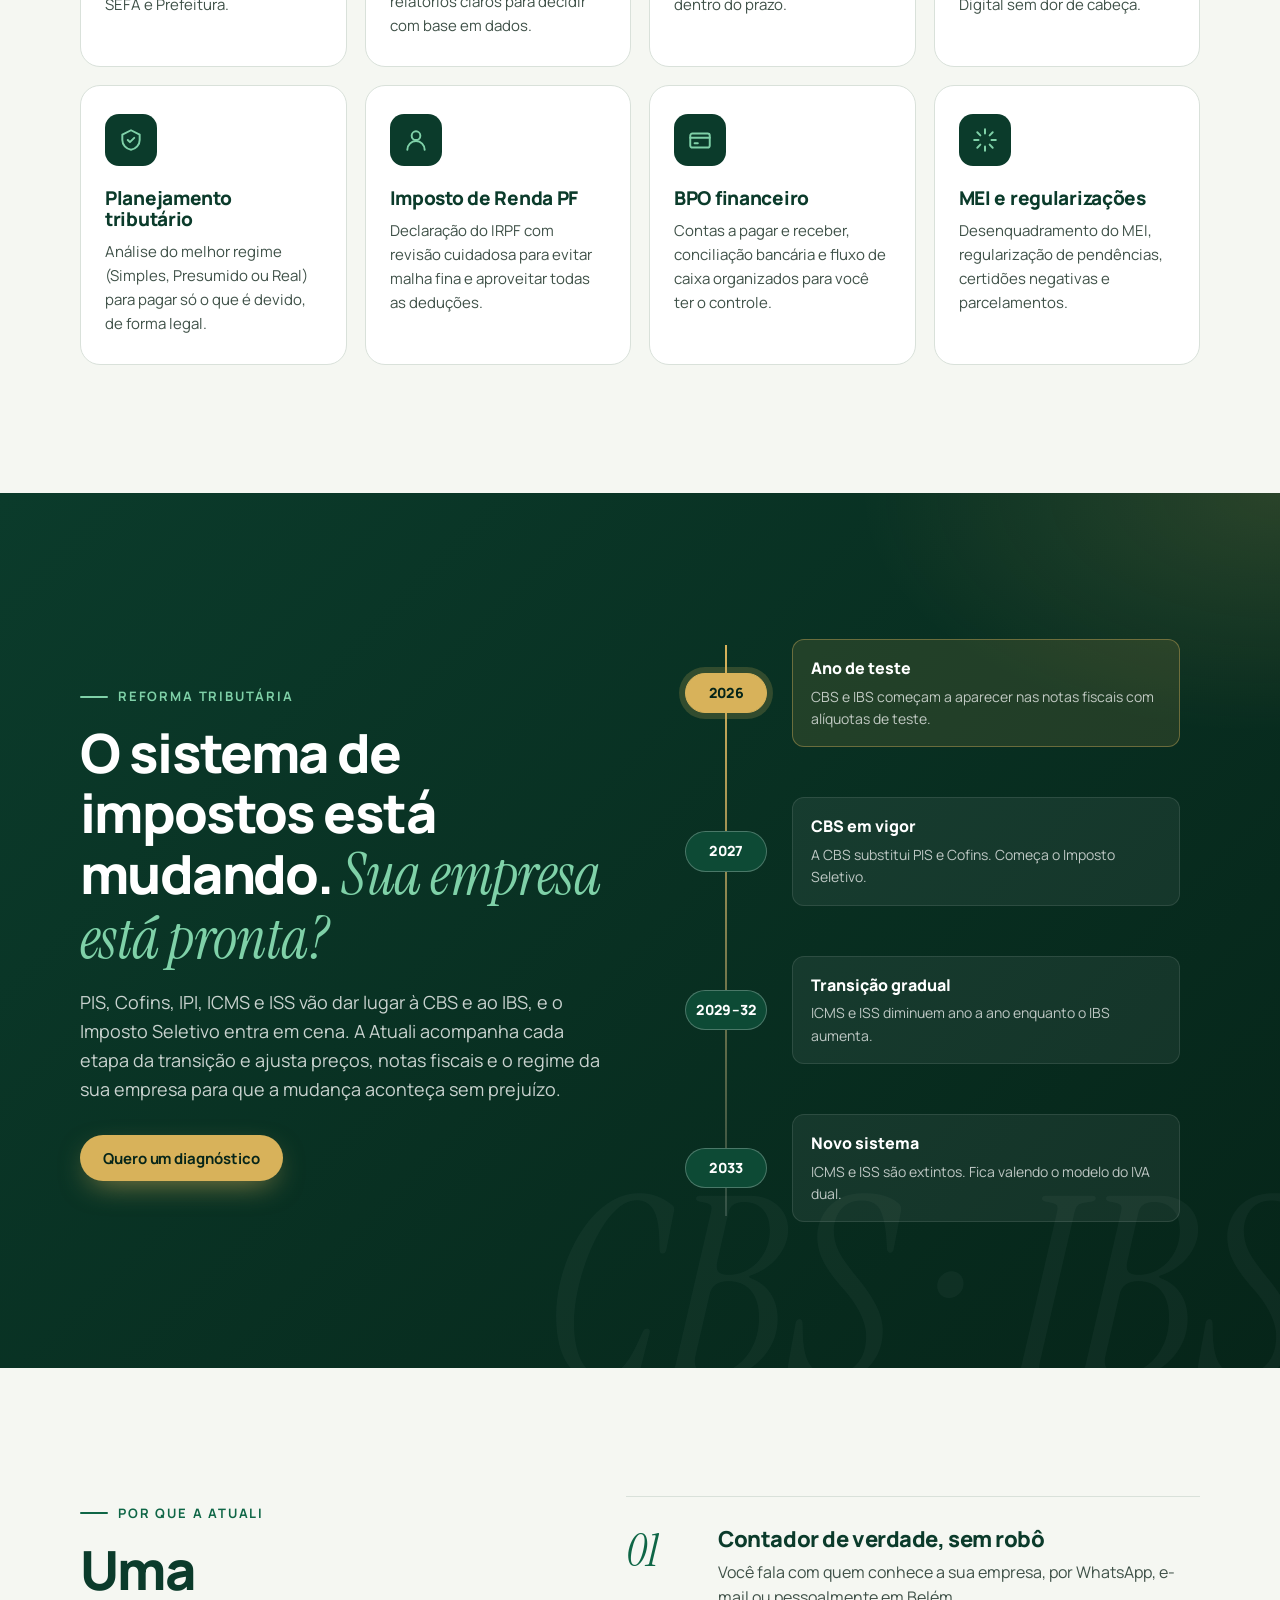
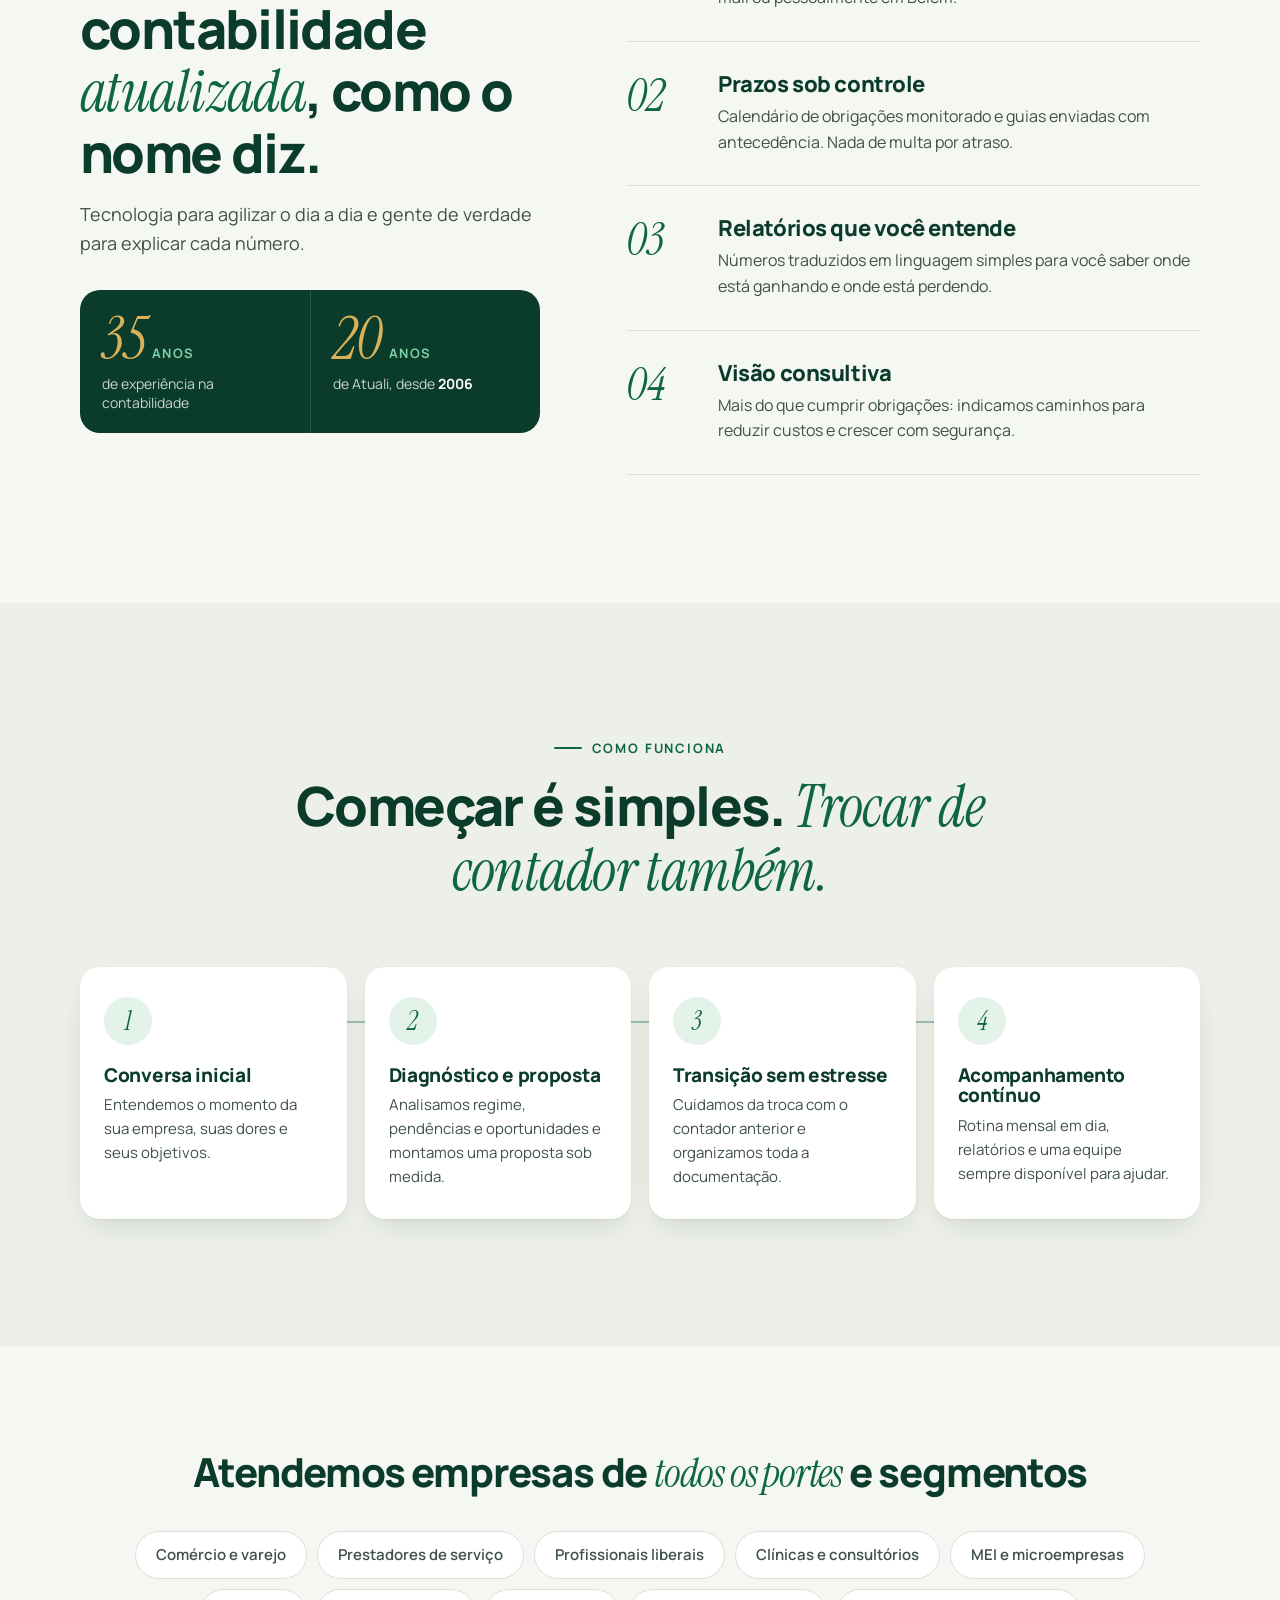
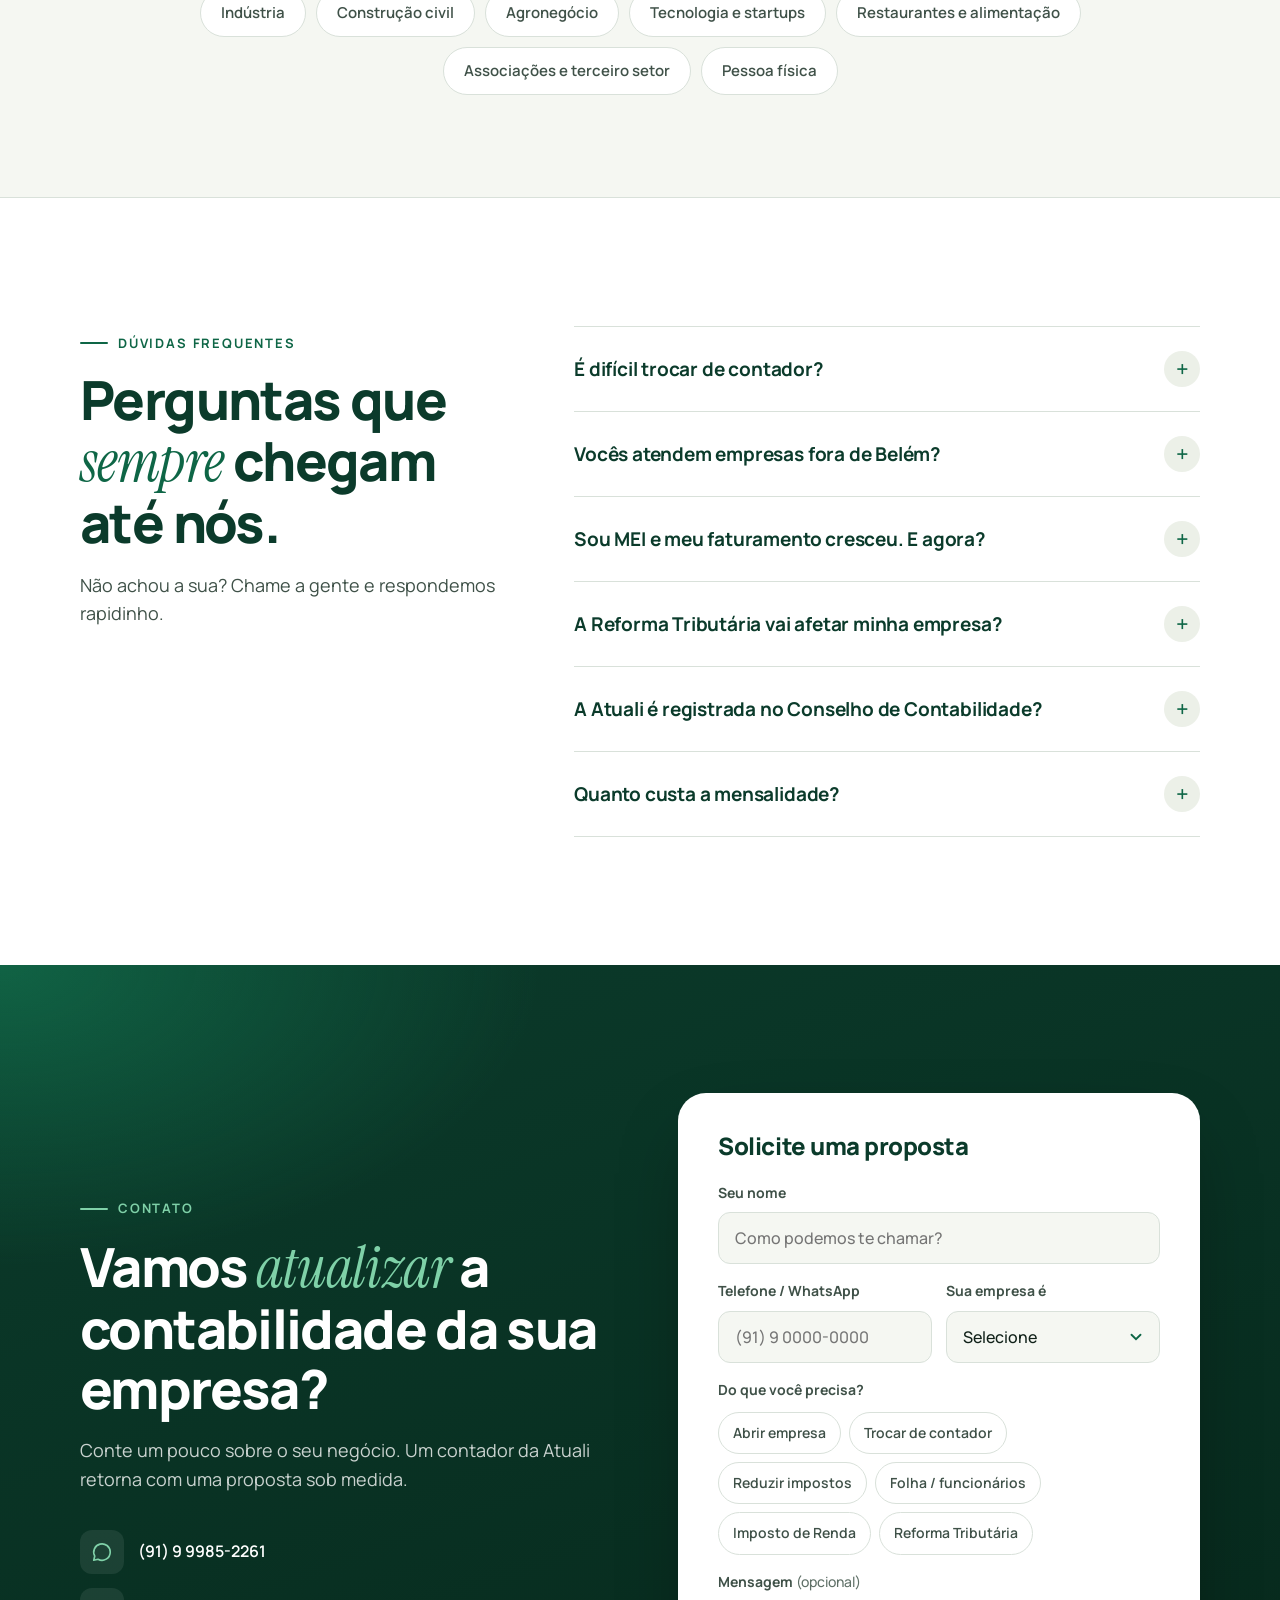
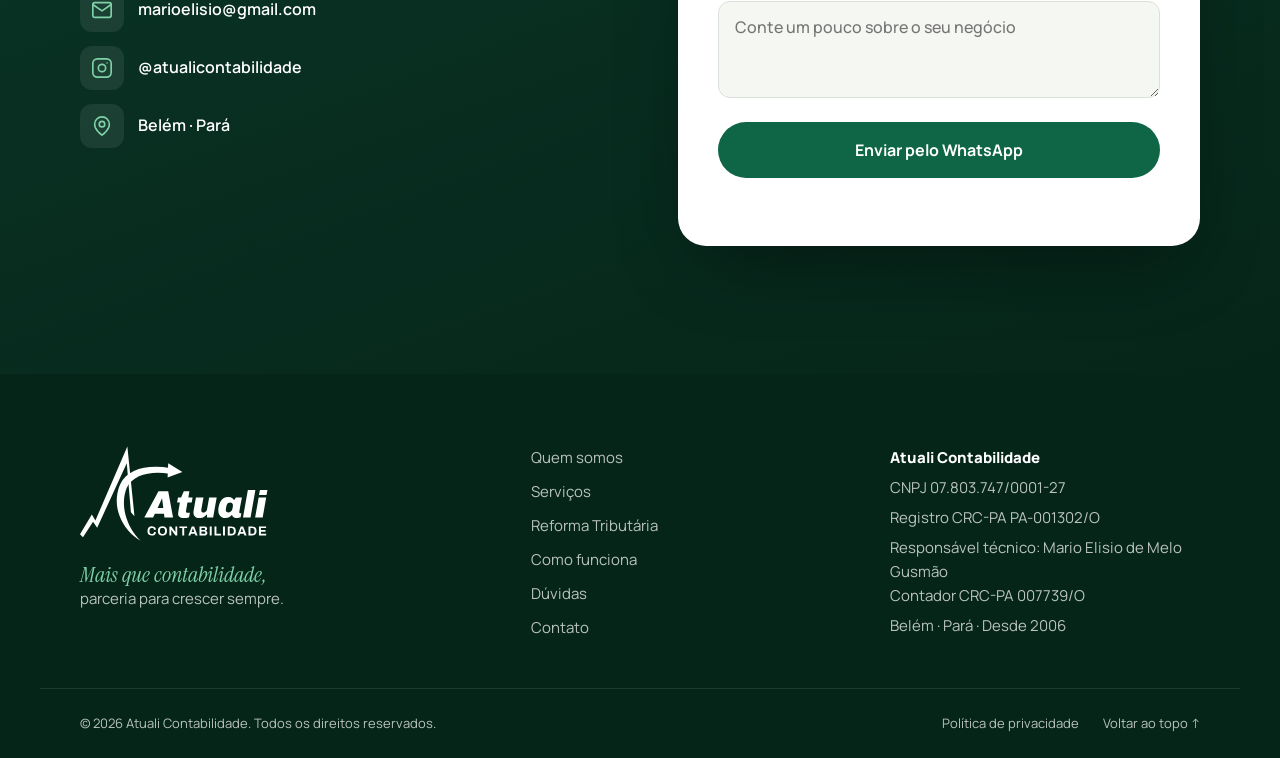
==== commit eb05f5d4: "Camada técnica: SEO, schema, acessibilidade, cabeçalhos e privacidade - canonical, Open Graph e Twit" ====
--- a/index.html
+++ b/index.html
@@ -4,52 +4,139 @@
   <meta charset="UTF-8">
   <meta name="viewport" content="width=device-width, initial-scale=1, viewport-fit=cover">
   <title>Atuali Contabilidade | Contabilidade em Belém - PA</title>
-  <meta name="description" content="Atuali Contabilidade: contabilidade consultiva em Belém (PA). Abertura de empresas, fiscal, departamento pessoal, imposto de renda, planejamento tributário e preparação para a Reforma Tributária.">
+  <meta name="description" content="Atuali Contabilidade em Belém (PA) desde 2006: abertura de empresas, fiscal, departamento pessoal, imposto de renda e Reforma Tributária.">
+  <link rel="canonical" href="https://atualicontabilidade.com.br/">
+  <meta name="robots" content="index, follow, max-image-preview:large">
   <meta name="theme-color" content="#0B3B2B">
-  <link rel="icon" href="favicon.svg" type="image/svg+xml">
-  <link rel="icon" href="assets/img/favicon-32.png" sizes="32x32" type="image/png">
-  <link rel="apple-touch-icon" href="assets/img/apple-touch-icon.png">
+  <link rel="icon" href="/favicon.ico" sizes="48x48">
+  <link rel="icon" href="/favicon.svg" type="image/svg+xml">
+  <link rel="apple-touch-icon" href="/assets/img/apple-touch-icon.png">
+  <link rel="manifest" href="/site.webmanifest">
 
   <meta property="og:type" content="website">
   <meta property="og:locale" content="pt_BR">
+  <meta property="og:site_name" content="Atuali Contabilidade">
+  <meta property="og:url" content="https://atualicontabilidade.com.br/">
   <meta property="og:title" content="Atuali Contabilidade | Belém - PA">
   <meta property="og:description" content="Contabilidade consultiva para empresas que querem crescer com os números em dia.">
-  <meta property="og:image" content="assets/img/og-image.png">
+  <meta property="og:image" content="https://atualicontabilidade.com.br/assets/img/og-image.jpg">
+  <meta property="og:image:type" content="image/jpeg">
+  <meta property="og:image:width" content="1200">
+  <meta property="og:image:height" content="630">
+  <meta property="og:image:alt" content="Logo da Atuali Contabilidade e foto do contador Mario Elisio de Melo Gusmão, com o selo de 35 anos a serviço da contabilidade">
   <meta name="twitter:card" content="summary_large_image">
-
-  <link rel="preconnect" href="https://fonts.googleapis.com">
-  <link rel="preconnect" href="https://fonts.gstatic.com" crossorigin>
-  <link href="https://fonts.googleapis.com/css2?family=Instrument+Serif:ital@0;1&family=Manrope:wght@400;500;600;700;800&display=swap" rel="stylesheet">
-  <link rel="stylesheet" href="assets/css/styles.css">
+  <meta name="twitter:title" content="Atuali Contabilidade | Belém - PA">
+  <meta name="twitter:description" content="Contabilidade consultiva para empresas que querem crescer com os números em dia.">
+  <meta name="twitter:image" content="https://atualicontabilidade.com.br/assets/img/og-image.jpg">
+  <meta name="twitter:image:alt" content="Logo da Atuali Contabilidade e foto do contador Mario Elisio de Melo Gusmão, com o selo de 35 anos a serviço da contabilidade">
+
+  <link rel="preload" href="/assets/fonts/manrope-normal-latin.woff2" as="font" type="font/woff2" crossorigin>
+  <link rel="stylesheet" href="/assets/css/fonts.css">
+  <link rel="stylesheet" href="/assets/css/styles.css">
 
   <script type="application/ld+json">
   {
     "@context": "https://schema.org",
-    "@type": "AccountingService",
-    "name": "Atuali Contabilidade",
-    "foundingDate": "2006",
-    "telephone": "+55-91-99985-2261",
-    "email": "marioelisio@gmail.com",
-    "sameAs": ["https://www.instagram.com/atualicontabilidade"],
-    "legalName": "Mario Elisio de Melo Gusmao",
-    "slogan": "Mais que contabilidade, parceria para crescer sempre.",
-    "founder": {
-      "@type": "Person",
-      "name": "Mario Elisio de Melo Gusmão",
-      "jobTitle": "Contador - CRC-PA 007739/O",
-      "image": "assets/img/mario-elisio-gusmao.png"
+    "@graph": [
+      {
+        "@type": "AccountingService",
+        "@id": "https://atualicontabilidade.com.br/#empresa",
+        "name": "Atuali Contabilidade",
+        "legalName": "Mario Elisio de Melo Gusmao",
+        "url": "https://atualicontabilidade.com.br/",
+        "logo": "https://atualicontabilidade.com.br/assets/logo/atuali-contabilidade-logo.png",
+        "image": "https://atualicontabilidade.com.br/assets/img/og-image.jpg",
+        "description": "Contabilidade consultiva em Belém (PA): abertura de empresas, fiscal, departamento pessoal, imposto de renda, planejamento tributário e Reforma Tributária.",
+        "slogan": "Mais que contabilidade, parceria para crescer sempre.",
+        "foundingDate": "2006",
+        "taxID": "07.803.747/0001-27",
+        "telephone": "+55-91-99985-2261",
+        "email": "marioelisio@gmail.com",
+        "sameAs": ["https://www.instagram.com/atualicontabilidade"],
+        "areaServed": { "@type": "City", "name": "Belém" },
+        "address": {
+          "@type": "PostalAddress",
+          "addressLocality": "Belém",
+          "addressRegion": "PA",
+          "addressCountry": "BR"
+        },
+        "founder": { "@id": "https://atualicontabilidade.com.br/#mario-elisio" }
+      },
+      {
+        "@type": "Person",
+        "@id": "https://atualicontabilidade.com.br/#mario-elisio",
+        "name": "Mario Elisio de Melo Gusmão",
+        "jobTitle": "Contador - CRC-PA 007739/O",
+        "image": "https://atualicontabilidade.com.br/assets/img/mario-elisio-gusmao.png",
+        "worksFor": { "@id": "https://atualicontabilidade.com.br/#empresa" }
+      },
+      {
+        "@type": "WebSite",
+        "@id": "https://atualicontabilidade.com.br/#site",
+        "url": "https://atualicontabilidade.com.br/",
+        "name": "Atuali Contabilidade",
+        "inLanguage": "pt-BR",
+        "publisher": { "@id": "https://atualicontabilidade.com.br/#empresa" }
+      }
+    ]
+  }
+  </script>
+  <script type="application/ld+json">
+{
+  "@context": "https://schema.org",
+  "@type": "FAQPage",
+  "@id": "https://atualicontabilidade.com.br/#faq",
+  "mainEntity": [
+    {
+      "@type": "Question",
+      "name": "É difícil trocar de contador?",
+      "acceptedAnswer": {
+        "@type": "Answer",
+        "text": "Não. Nós cuidamos de todo o processo: pedimos a documentação ao contador anterior, conferimos pendências e assumimos a rotina sem interromper as obrigações da sua empresa."
+      }
     },
-    "taxID": "07.803.747/0001-27",
-    "logo": "assets/logo/atuali-contabilidade-logo.svg",
-    "image": "assets/img/og-image.png",
-    "areaServed": "Pará",
-    "address": {
-      "@type": "PostalAddress",
-      "addressLocality": "Belém",
-      "addressRegion": "PA",
-      "addressCountry": "BR"
+    {
+      "@type": "Question",
+      "name": "Vocês atendem empresas fora de Belém?",
+      "acceptedAnswer": {
+        "@type": "Answer",
+        "text": "Sim. Nossa sede é em Belém (PA), mas o atendimento digital permite acompanhar empresas de todo o Pará e de outros estados."
+      }
+    },
+    {
+      "@type": "Question",
+      "name": "Sou MEI e meu faturamento cresceu. E agora?",
+      "acceptedAnswer": {
+        "@type": "Answer",
+        "text": "Avaliamos se é hora de migrar para microempresa, qual regime faz mais sentido e cuidamos do desenquadramento para você não ser pego de surpresa com cobranças retroativas."
+      }
+    },
+    {
+      "@type": "Question",
+      "name": "A Reforma Tributária vai afetar minha empresa?",
+      "acceptedAnswer": {
+        "@type": "Answer",
+        "text": "Vai afetar praticamente todas as empresas, inclusive as do Simples Nacional, em preços, notas fiscais e créditos de impostos. Fazemos um diagnóstico para preparar sua empresa para cada fase da transição."
+      }
+    },
+    {
+      "@type": "Question",
+      "name": "A Atuali é registrada no Conselho de Contabilidade?",
+      "acceptedAnswer": {
+        "@type": "Answer",
+        "text": "Sim. A Atuali Contabilidade tem registro no CRC-PA sob o nº PA-001302/O, com responsabilidade técnica do contador Mario Elisio de Melo Gusmão (CRC-PA 007739/O), registrado desde 1991."
+      }
+    },
+    {
+      "@type": "Question",
+      "name": "Quanto custa a mensalidade?",
+      "acceptedAnswer": {
+        "@type": "Answer",
+        "text": "O valor depende do regime tributário, do número de funcionários e do volume de movimentação. Fale com a gente para receber uma proposta personalizada, sem compromisso."
+      }
     }
-  }
+  ]
+}
   </script>
 </head>
 <body>
@@ -59,9 +146,13 @@
   <header class="header" id="topo">
     <div class="container header__inner">
       <a href="#topo" class="header__logo" aria-label="Atuali Contabilidade, voltar ao topo">
-        <img src="assets/logo/atuali-contabilidade-logo-branco.svg" alt="Atuali" class="logo logo--light" width="170" height="56">
-        <img src="assets/logo/atuali-contabilidade-logo.svg" alt="" class="logo logo--dark" width="170" height="56" aria-hidden="true">
+        <img src="assets/logo/atuali-contabilidade-logo-branco.svg" alt="Atuali Contabilidade" class="logo logo--light" width="112" height="56">
+        <img src="assets/logo/atuali-contabilidade-logo.svg" alt="" class="logo logo--dark" width="112" height="56" aria-hidden="true">
       </a>
+
+      <button class="burger" aria-label="Abrir menu" aria-expanded="false" aria-controls="menu">
+        <span></span><span></span><span></span>
+      </button>
 
       <nav class="nav" id="menu" aria-label="Menu principal">
         <a href="#quem-somos">Quem somos</a>
@@ -69,12 +160,8 @@
         <a href="#reforma">Reforma Tributária</a>
         <a href="#duvidas">Dúvidas</a>
         <a href="#contato">Contato</a>
-        <a href="#contato" class="btn btn--gold nav__cta" data-whatsapp>Falar com um contador</a>
+        <a href="#contato" class="btn btn--gold nav__cta" data-whatsapp data-cta="menu">Falar com um contador</a>
       </nav>
-
-      <button class="burger" aria-label="Abrir menu" aria-expanded="false" aria-controls="menu">
-        <span></span><span></span><span></span>
-      </button>
     </div>
   </header>
 
@@ -97,7 +184,7 @@
           </p>
 
           <div class="hero__actions">
-            <a href="#contato" class="btn btn--gold btn--lg" data-whatsapp>
+            <a href="#contato" class="btn btn--gold btn--lg" data-whatsapp data-cta="topo">
               <svg viewBox="0 0 24 24" aria-hidden="true"><path d="M12 2a10 10 0 0 0-8.6 15.1L2 22l5-1.3A10 10 0 1 0 12 2Zm0 18.2a8.2 8.2 0 0 1-4.2-1.1l-.3-.2-3 .8.8-2.9-.2-.3A8.2 8.2 0 1 1 12 20.2Zm4.5-6.1c-.2-.1-1.5-.7-1.7-.8-.2-.1-.4-.1-.6.1l-.8 1c-.1.2-.3.2-.5.1a6.7 6.7 0 0 1-3.3-2.9c-.3-.4.2-.4.7-1.4.1-.2 0-.3 0-.4l-.8-1.8c-.2-.5-.4-.4-.6-.4h-.5a1 1 0 0 0-.7.3 3 3 0 0 0-.9 2.2 5.2 5.2 0 0 0 1.1 2.7 11.8 11.8 0 0 0 4.5 4c1.7.7 2.3.8 3.2.6.5-.1 1.5-.6 1.7-1.2.2-.6.2-1.1.2-1.2l-.5-.3Z"/></svg>
               Quero uma proposta
             </a>
@@ -171,7 +258,7 @@
           e crescer <em>sem sustos</em>.
         </p>
         <div class="manifesto__sign">
-          <img src="assets/logo/atuali-simbolo.svg" alt="" width="56" height="52">
+          <img src="assets/logo/atuali-simbolo.svg" alt="" width="56" height="51" loading="lazy" decoding="async">
           <span>Atuali Contabilidade<br><small>Belém · Pará · desde 2006</small></span>
         </div>
       </div>
@@ -187,7 +274,7 @@
             </svg>
             <picture>
               <source srcset="assets/img/mario-elisio-gusmao.webp" type="image/webp">
-              <img src="assets/img/mario-elisio-gusmao.png" alt="Mario Elisio de Melo Gusmão, contador e responsável técnico da Atuali Contabilidade" width="538" height="811" loading="lazy">
+              <img src="assets/img/mario-elisio-gusmao.png" alt="Mario Elisio de Melo Gusmão, contador e responsável técnico da Atuali Contabilidade" width="538" height="811" loading="lazy" decoding="async">
             </picture>
           </div>
           <div class="founder__badge">
@@ -195,7 +282,7 @@
             <span>anos a serviço<br>da contabilidade</span>
           </div>
           <div class="founder__crc">
-            <img src="assets/logo/atuali-simbolo.svg" alt="" width="34" height="32">
+            <img src="assets/logo/atuali-simbolo.svg" alt="" width="34" height="31" loading="lazy" decoding="async">
             <div><small>Contador</small><strong>CRC-PA 007739/O</strong></div>
           </div>
         </div>
@@ -230,7 +317,7 @@
             <p>Mais que contabilidade, <em>parceria para crescer sempre.</em></p>
           </blockquote>
 
-          <a href="#contato" class="btn btn--green btn--lg" data-whatsapp>Falar com o Mario</a>
+          <a href="#contato" class="btn btn--green btn--lg" data-whatsapp data-cta="quem-somos">Falar com o Mario</a>
         </div>
       </div>
     </section>
@@ -300,7 +387,7 @@
             A Atuali acompanha cada etapa da transição e ajusta preços, notas fiscais e o regime da sua empresa
             para que a mudança aconteça sem prejuízo.
           </p>
-          <a href="#contato" class="btn btn--gold" data-whatsapp>Quero um diagnóstico</a>
+          <a href="#contato" class="btn btn--gold" data-whatsapp data-cta="reforma">Quero um diagnóstico</a>
         </div>
 
         <ol class="timeline reveal">
@@ -453,7 +540,7 @@
           <ul class="contact__info">
             <li data-contact="whatsapp" hidden>
               <svg viewBox="0 0 24 24" aria-hidden="true"><path d="M21 12a9 9 0 0 1-13.4 7.9L3 21l1.1-4.6A9 9 0 1 1 21 12Z"/></svg>
-              <a href="#" data-whatsapp></a>
+              <a href="#" data-whatsapp data-cta="contato"></a>
             </li>
             <li data-contact="telefone" hidden>
               <svg viewBox="0 0 24 24" aria-hidden="true"><path d="M22 16.9v3a2 2 0 0 1-2.2 2 19.8 19.8 0 0 1-8.6-3.1 19.5 19.5 0 0 1-6-6A19.8 19.8 0 0 1 2.1 4.2 2 2 0 0 1 4.1 2h3a2 2 0 0 1 2 1.7c.1 1 .4 1.9.7 2.8a2 2 0 0 1-.5 2.1L8 9.9a16 16 0 0 0 6 6l1.3-1.3a2 2 0 0 1 2.1-.4c.9.3 1.8.6 2.8.7a2 2 0 0 1 1.7 2Z"/></svg>
@@ -461,11 +548,11 @@
             </li>
             <li data-contact="email" hidden>
               <svg viewBox="0 0 24 24" aria-hidden="true"><rect x="2" y="4" width="20" height="16" rx="2"/><path d="m22 6-10 7L2 6"/></svg>
-              <a href="#"></a>
+              <a href="#" data-cta="email"></a>
             </li>
             <li data-contact="instagram" hidden>
               <svg viewBox="0 0 24 24" aria-hidden="true"><rect x="2" y="2" width="20" height="20" rx="5"/><circle cx="12" cy="12" r="4"/><path d="M17.5 6.5h.01"/></svg>
-              <a href="#" target="_blank" rel="noopener"></a>
+              <a href="#" data-cta="instagram" target="_blank" rel="noopener"></a>
             </li>
             <li>
               <svg viewBox="0 0 24 24" aria-hidden="true"><path d="M20 10c0 6-8 12-8 12s-8-6-8-12a8 8 0 0 1 16 0Z"/><circle cx="12" cy="10" r="3"/></svg>
@@ -474,7 +561,7 @@
           </ul>
         </div>
 
-        <form class="form reveal" id="form-contato" novalidate>
+        <form class="form reveal" id="form-contato" method="post" novalidate>
           <h3 class="form__title">Solicite uma proposta</h3>
           <div class="form__row">
             <label>Seu nome
@@ -525,7 +612,7 @@
   <footer class="footer">
     <div class="container footer__inner">
       <div class="footer__brand">
-        <img src="assets/logo/atuali-contabilidade-logo-branco.svg" alt="Atuali" width="190" height="62">
+        <img src="assets/logo/atuali-contabilidade-logo-branco.svg" alt="Atuali Contabilidade" width="190" height="95" loading="lazy" decoding="async">
         <p><em>Mais que contabilidade,</em><br>parceria para crescer sempre.</p>
       </div>
       <nav class="footer__nav" aria-label="Rodapé">
@@ -546,12 +633,12 @@
     </div>
     <div class="container footer__bottom">
       <span>© <span id="ano">2026</span> Atuali Contabilidade. Todos os direitos reservados.</span>
-      <a href="#topo">Voltar ao topo ↑</a>
+      <span class="footer__links"><a href="/privacidade">Política de privacidade</a><a href="#topo">Voltar ao topo ↑</a></span>
     </div>
   </footer>
 
   <!-- Botão flutuante -->
-  <a href="#contato" class="fab" data-whatsapp aria-label="Fale com a Atuali pelo WhatsApp">
+  <a href="#contato" class="fab" data-whatsapp data-cta="flutuante" aria-label="Fale com a Atuali pelo WhatsApp">
     <svg viewBox="0 0 24 24" aria-hidden="true"><path d="M12 2a10 10 0 0 0-8.6 15.1L2 22l5-1.3A10 10 0 1 0 12 2Zm0 18.2a8.2 8.2 0 0 1-4.2-1.1l-.3-.2-3 .8.8-2.9-.2-.3A8.2 8.2 0 1 1 12 20.2Zm4.5-6.1c-.2-.1-1.5-.7-1.7-.8-.2-.1-.4-.1-.6.1l-.8 1c-.1.2-.3.2-.5.1a6.7 6.7 0 0 1-3.3-2.9c-.3-.4.2-.4.7-1.4.1-.2 0-.3 0-.4l-.8-1.8c-.2-.5-.4-.4-.6-.4h-.5a1 1 0 0 0-.7.3 3 3 0 0 0-.9 2.2 5.2 5.2 0 0 0 1.1 2.7 11.8 11.8 0 0 0 4.5 4c1.7.7 2.3.8 3.2.6.5-.1 1.5-.6 1.7-1.2.2-.6.2-1.1.2-1.2l-.5-.3Z"/></svg>
   </a>
 
--- a/assets/css/fonts.css
+++ b/assets/css/fonts.css
@@ -0,0 +1,62 @@
+/* Fontes hospedadas no próprio site (antes carregadas do Google Fonts).
+   Instrument Serif e Manrope: SIL Open Font License 1.1. */
+
+/* Instrument Serif italic — latin-ext */
+@font-face {
+  font-family: 'Instrument Serif';
+  font-style: italic;
+  font-weight: 400;
+  font-display: swap;
+  src: url(../fonts/instrument-serif-italic-latin-ext.woff2) format('woff2');
+  unicode-range: U+0100-02BA, U+02BD-02C5, U+02C7-02CC, U+02CE-02D7, U+02DD-02FF, U+0304, U+0308, U+0329, U+1D00-1DBF, U+1E00-1E9F, U+1EF2-1EFF, U+2020, U+20A0-20AB, U+20AD-20C4, U+2113, U+2C60-2C7F, U+A720-A7FF;
+}
+
+/* Instrument Serif italic — latin */
+@font-face {
+  font-family: 'Instrument Serif';
+  font-style: italic;
+  font-weight: 400;
+  font-display: swap;
+  src: url(../fonts/instrument-serif-italic-latin.woff2) format('woff2');
+  unicode-range: U+0000-00FF, U+0131, U+0152-0153, U+02BB-02BC, U+02C6, U+02DA, U+02DC, U+0304, U+0308, U+0329, U+2000-206F, U+20AC, U+2122, U+2191, U+2193, U+2212, U+2215, U+FEFF, U+FFFD;
+}
+
+/* Instrument Serif normal — latin-ext */
+@font-face {
+  font-family: 'Instrument Serif';
+  font-style: normal;
+  font-weight: 400;
+  font-display: swap;
+  src: url(../fonts/instrument-serif-normal-latin-ext.woff2) format('woff2');
+  unicode-range: U+0100-02BA, U+02BD-02C5, U+02C7-02CC, U+02CE-02D7, U+02DD-02FF, U+0304, U+0308, U+0329, U+1D00-1DBF, U+1E00-1E9F, U+1EF2-1EFF, U+2020, U+20A0-20AB, U+20AD-20C4, U+2113, U+2C60-2C7F, U+A720-A7FF;
+}
+
+/* Instrument Serif normal — latin */
+@font-face {
+  font-family: 'Instrument Serif';
+  font-style: normal;
+  font-weight: 400;
+  font-display: swap;
+  src: url(../fonts/instrument-serif-normal-latin.woff2) format('woff2');
+  unicode-range: U+0000-00FF, U+0131, U+0152-0153, U+02BB-02BC, U+02C6, U+02DA, U+02DC, U+0304, U+0308, U+0329, U+2000-206F, U+20AC, U+2122, U+2191, U+2193, U+2212, U+2215, U+FEFF, U+FFFD;
+}
+
+/* Manrope normal — latin-ext */
+@font-face {
+  font-family: 'Manrope';
+  font-style: normal;
+  font-weight: 400 800;
+  font-display: swap;
+  src: url(../fonts/manrope-normal-latin-ext.woff2) format('woff2');
+  unicode-range: U+0100-02BA, U+02BD-02C5, U+02C7-02CC, U+02CE-02D7, U+02DD-02FF, U+0304, U+0308, U+0329, U+1D00-1DBF, U+1E00-1E9F, U+1EF2-1EFF, U+2020, U+20A0-20AB, U+20AD-20C4, U+2113, U+2C60-2C7F, U+A720-A7FF;
+}
+
+/* Manrope normal — latin */
+@font-face {
+  font-family: 'Manrope';
+  font-style: normal;
+  font-weight: 400 800;
+  font-display: swap;
+  src: url(../fonts/manrope-normal-latin.woff2) format('woff2');
+  unicode-range: U+0000-00FF, U+0131, U+0152-0153, U+02BB-02BC, U+02C6, U+02DA, U+02DC, U+0304, U+0308, U+0329, U+2000-206F, U+20AC, U+2122, U+2191, U+2193, U+2212, U+2215, U+FEFF, U+FFFD;
+}
--- a/assets/css/styles.css
+++ b/assets/css/styles.css
@@ -14,7 +14,7 @@
   --paper-2: #ECF0E8;
   --ink: #102119;
   --ink-2: #3F5148;
-  --ink-3: #6B7C73;
+  --ink-3: #5F7067; /* contraste AA (4,87:1 sobre --paper) */
   --line: #D9E1DA;
   --gold: #D8B25A;
   --gold-600: #C09640;
@@ -64,7 +64,11 @@
 }
 .skip:focus { top: 12px; }
 
-:focus-visible { outline: 3px solid var(--gold); outline-offset: 3px; border-radius: 6px; }
+/* Foco do teclado: verde nas áreas claras, dourado nas escuras */
+:focus-visible { outline: 3px solid var(--green); outline-offset: 3px; border-radius: 6px; }
+.header:not(.is-scrolled) :focus-visible, .menu-open .header :focus-visible, .hero :focus-visible,
+.reform :focus-visible, .contact__copy :focus-visible, .footer :focus-visible, .skip:focus-visible { outline-color: var(--gold); }
+.skip:focus-visible { outline-color: var(--forest-900); }
 
 /* ---------- Eyebrow & titles ---------- */
 .eyebrow {
@@ -316,7 +320,7 @@
 .founder__card picture { position: absolute; right: 0; bottom: 0; width: 90%; }
 .founder__card img { width: 100%; height: auto; filter: drop-shadow(-12px 10px 30px rgba(0, 0, 0, .3)); }
 .founder__badge {
-  position: absolute; left: -18px; top: 9%; display: flex; align-items: center; gap: 12px;
+  position: absolute; left: -18px; bottom: 0; display: flex; align-items: center; gap: 12px;
   padding: 14px 18px; border-radius: 18px; background: var(--gold); color: var(--forest-900); box-shadow: var(--shadow-lg);
   font-size: 13px; font-weight: 700; line-height: 1.25;
   animation: float 6s ease-in-out infinite;
@@ -520,7 +524,7 @@
 }
 .pill:hover span { border-color: var(--green); }
 .pill input:checked + span { background: var(--green); border-color: var(--green); color: var(--white); }
-.pill input:focus-visible + span { outline: 3px solid var(--gold); outline-offset: 2px; }
+.pill input:focus-visible + span { outline: 3px solid var(--green); outline-offset: 2px; }
 .form .btn { margin-top: 8px; }
 .form__msg { margin-top: 14px; font-size: 14px; font-weight: 600; color: var(--green); min-height: 1em; }
 .form__msg.is-error { color: #C2453A; }
@@ -533,6 +537,7 @@
 .footer__brand em { font-size: 22px; color: var(--mint); }
 .footer__nav { display: grid; gap: 10px; align-content: start; }
 .footer__nav a:hover, .footer__bottom a:hover { color: var(--gold); }
+.footer__links { display: flex; flex-wrap: wrap; gap: 8px 24px; }
 .footer__legal { display: grid; gap: 6px; align-content: start; }
 .footer__legal strong { color: var(--white); font-weight: 800; }
 .footer__bottom {
@@ -546,9 +551,9 @@
   position: fixed; right: 20px; bottom: calc(20px + env(safe-area-inset-bottom)); z-index: 40;
   display: grid; place-items: center; width: 60px; height: 60px; border-radius: 50%;
   background: #25D366; color: var(--white); box-shadow: 0 12px 30px -8px rgba(37, 211, 102, .6);
-  transition: transform .25s ease, opacity .3s; transform: scale(0); opacity: 0;
-}
-.fab.is-visible { transform: scale(1); opacity: 1; }
+  transition: transform .25s ease, opacity .3s, visibility .3s; transform: scale(0); opacity: 0; visibility: hidden;
+}
+.fab.is-visible { transform: scale(1); opacity: 1; visibility: visible; }
 .fab:hover { transform: scale(1.08); }
 .fab svg { width: 30px; height: 30px; fill: currentColor; }
 
@@ -598,7 +603,7 @@
   .nav a:not(.btn)::after { display: none; }
   .nav__cta { margin-top: 20px; min-height: 54px; padding: 16px 28px; font-size: 16px; }
   body.menu-open { overflow: hidden; }
-  body.menu-open .nav { opacity: 1; visibility: visible; }
+  body.menu-open .nav { opacity: 1; visibility: visible; transition: opacity .3s; }
   body.menu-open .nav a { transform: none; }
   body.menu-open .burger { background: rgba(255, 255, 255, .1); }
   body.menu-open .burger span { background: var(--white); }
@@ -637,10 +642,18 @@
   .float--b { right: -4px; top: -4px; }
 
   .cards, .steps__list { grid-template-columns: 1fr; }
-  .founder__media { padding: 0 6px 28px; }
-  .founder__badge { left: -4px; padding: 10px 14px; font-size: 12px; }
-  .founder__badge strong { font-size: 42px; }
-  .founder__crc { right: -4px; }
+  .founder__media { display: grid; grid-template-columns: 1fr 1fr; gap: 8px; padding: 0 10px; }
+  .founder__card { grid-column: 1 / -1; margin: 0 -10px; }
+  .founder__badge, .founder__crc {
+    position: relative; inset: auto; z-index: 1; min-width: 0; margin-top: -30px; animation: none;
+    padding: 10px 12px; border-radius: 14px; gap: 8px;
+  }
+  .founder__crc { flex-direction: column; justify-content: center; align-items: flex-start; }
+  .founder__badge { font-size: 11.5px; }
+  .founder__badge strong { font-size: 38px; }
+  .founder__crc img { display: none; }
+  .founder__crc strong { font-size: 13.5px; }
+  .founder__crc small { font-size: 10px; }
   .pillars { grid-template-columns: 1fr; }
   .pillars li { flex-direction: row; align-items: center; padding: 14px 16px; gap: 14px; }
   .founder__copy .btn { width: 100%; }
@@ -670,3 +683,24 @@
   .hero__title { font-size: 36px; }
   .float--b { display: none; }
 }
+
+/* =========================================================
+   Páginas auxiliares (404 e política de privacidade)
+   ========================================================= */
+.page-404 { min-height: 100vh; min-height: 100dvh; display: flex; align-items: center; padding: 48px 0; }
+.page-404__inner { max-width: 760px; }
+.page-404__inner > a img { width: 160px; height: auto; margin-bottom: 48px; }
+.page-404 .hero__title { font-size: clamp(36px, 6vw, 64px); }
+
+.legal-header { border-bottom: 1px solid var(--line); background: var(--white); }
+.legal-header__inner { display: flex; align-items: center; justify-content: space-between; gap: 16px; min-height: var(--header-h); }
+.legal-header img { height: 48px; width: auto; }
+.legal__inner { max-width: 780px; }
+.legal__date { margin-top: 12px; color: var(--ink-3); font-size: 14px; }
+.legal h2 { margin: 48px 0 14px; font-size: clamp(20px, 2.4vw, 26px); font-weight: 800; letter-spacing: -.02em; color: var(--forest-800); }
+.legal h3 { margin: 28px 0 10px; font-size: 18px; font-weight: 800; color: var(--green); }
+.legal p, .legal li { color: var(--ink-2); }
+.legal p + p { margin-top: 12px; }
+.legal ul { margin-top: 12px; padding-left: 22px; list-style: disc; display: grid; gap: 6px; }
+.legal a:not(.btn) { color: var(--green); font-weight: 600; text-decoration: underline; text-underline-offset: 3px; }
+.footer--legal { padding-top: 0; }
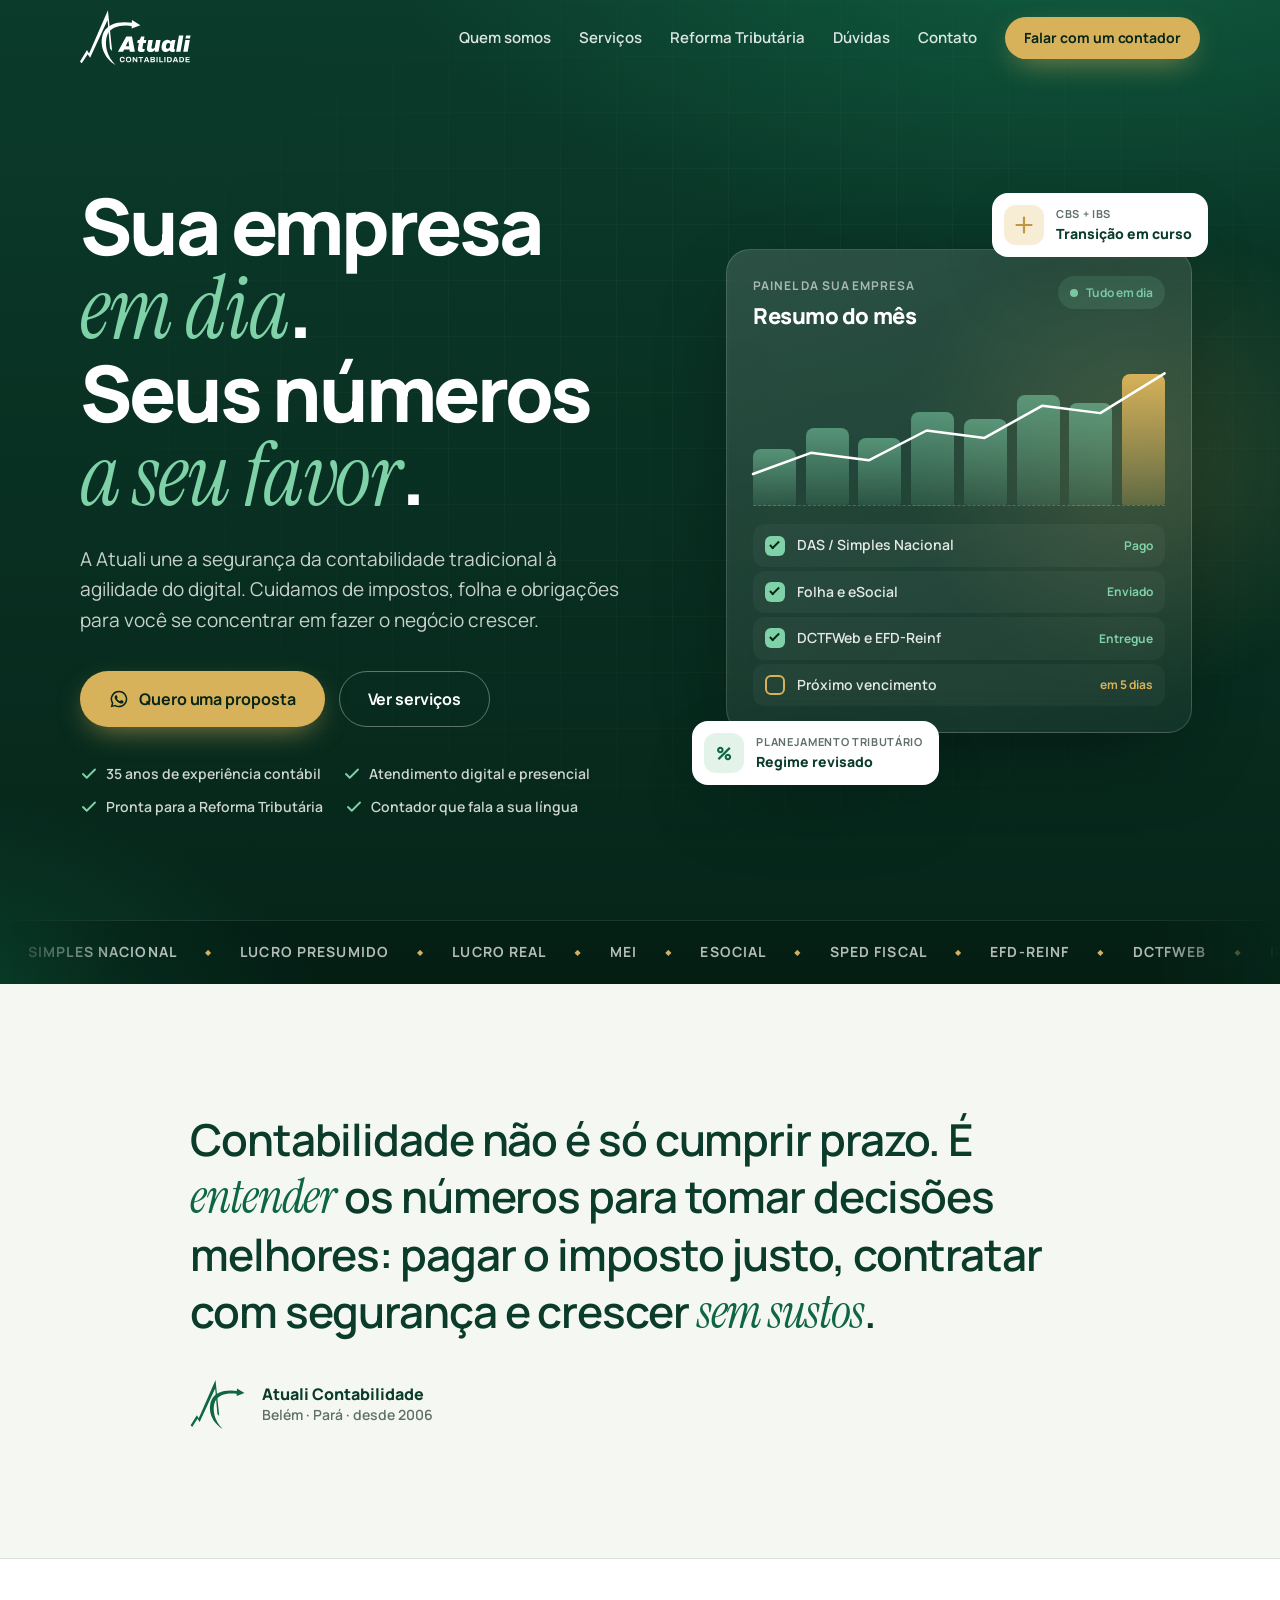
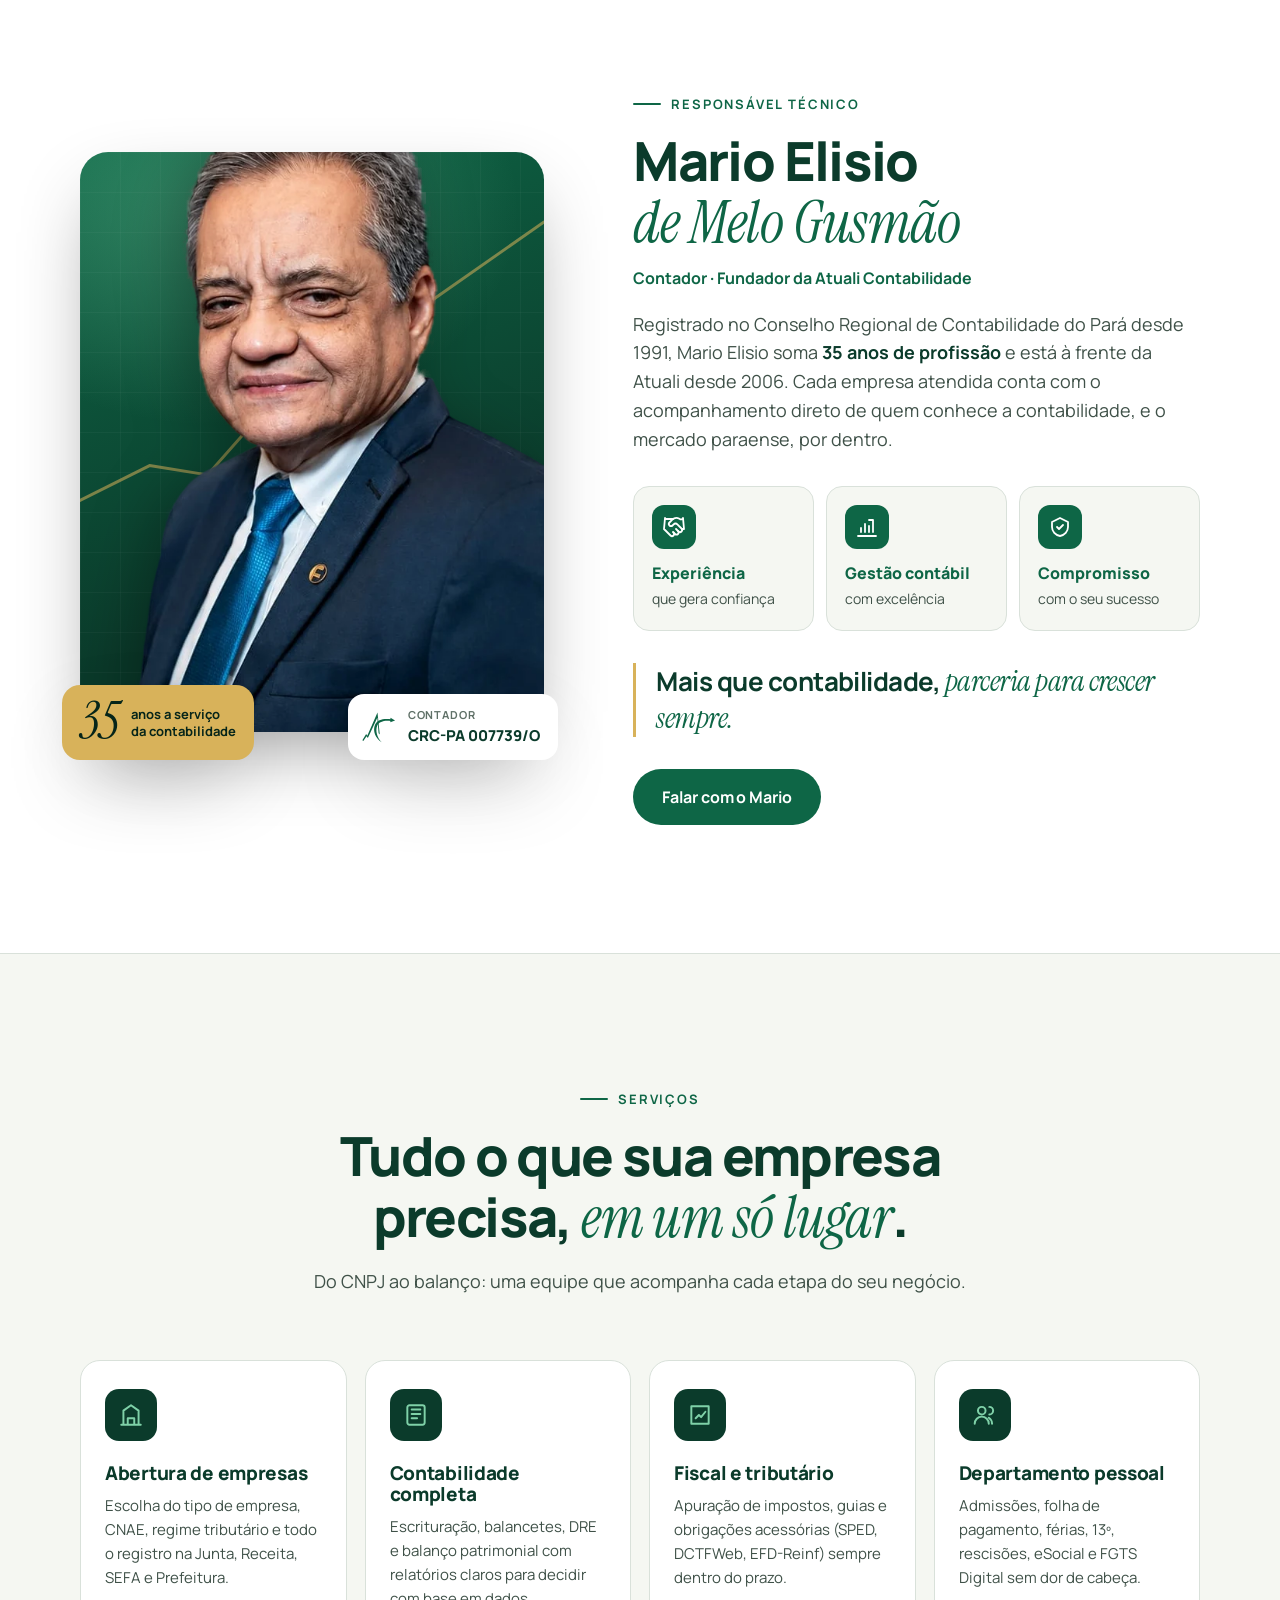
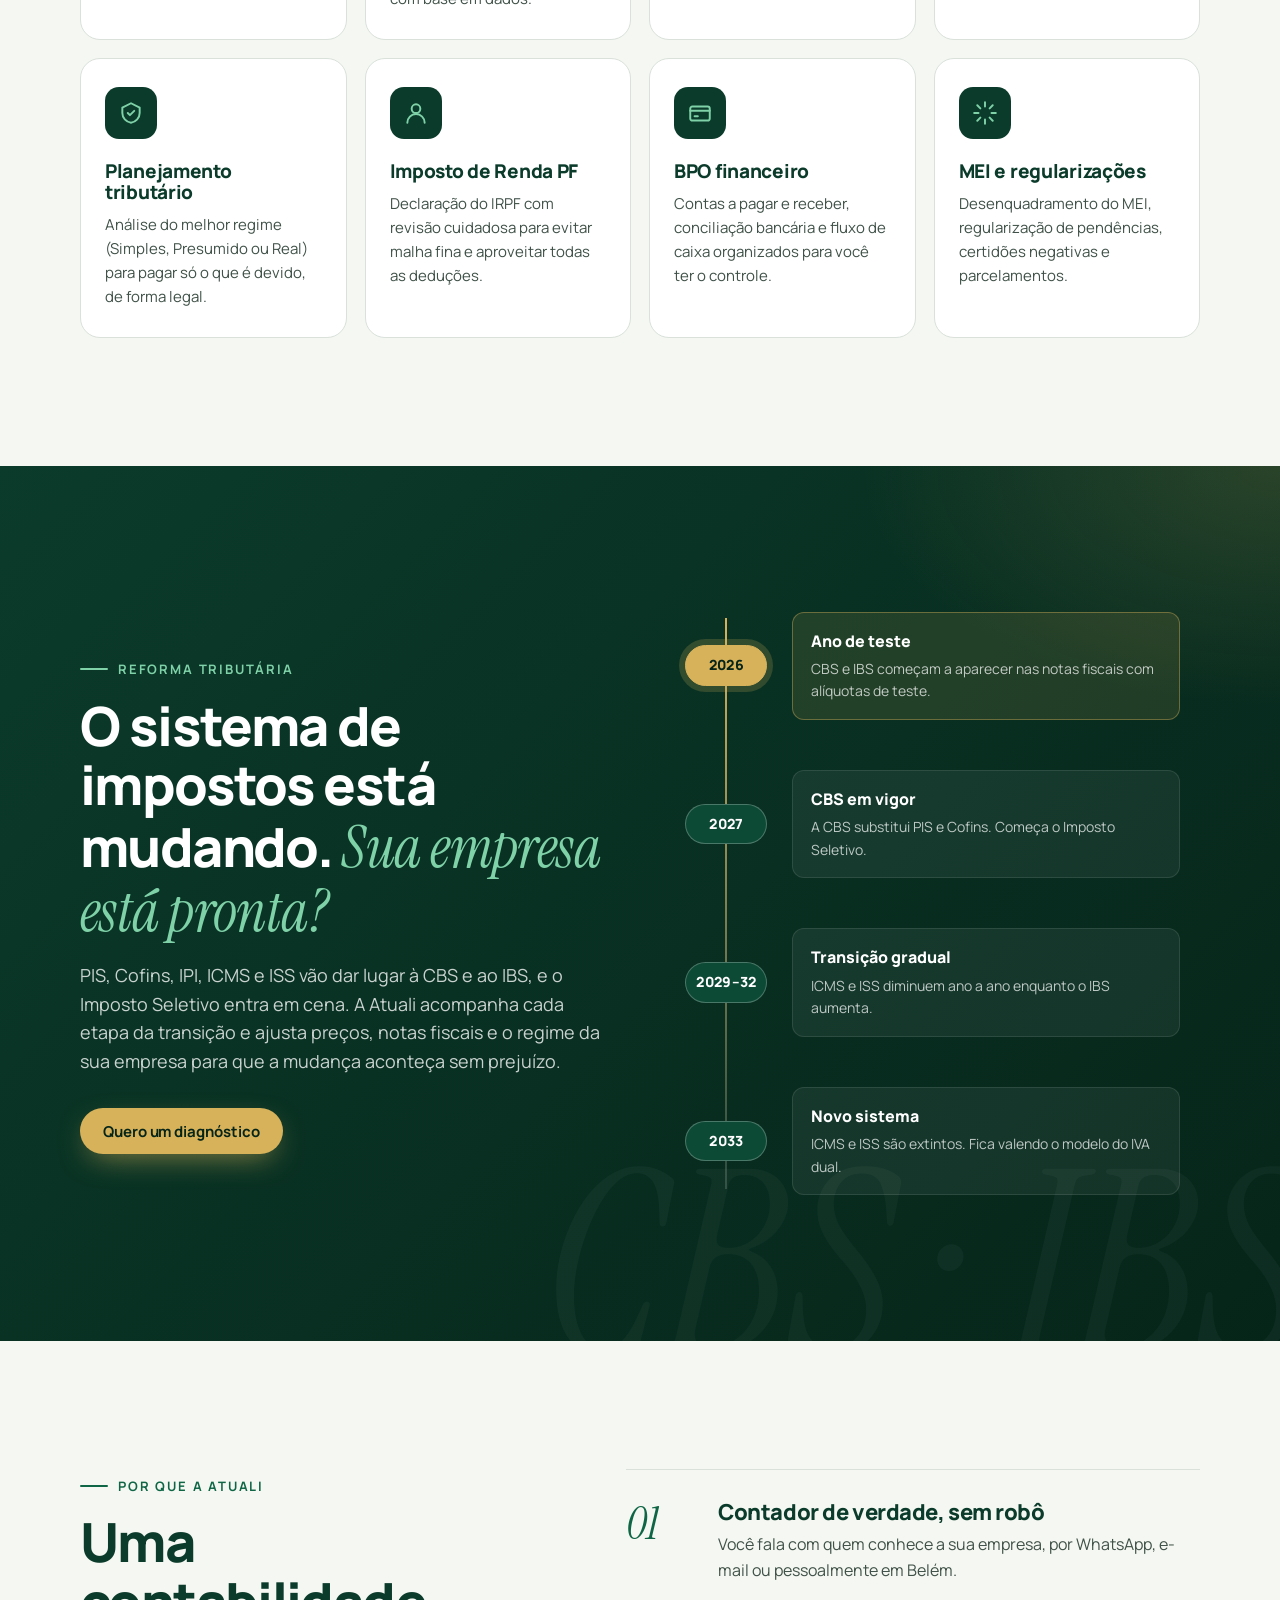
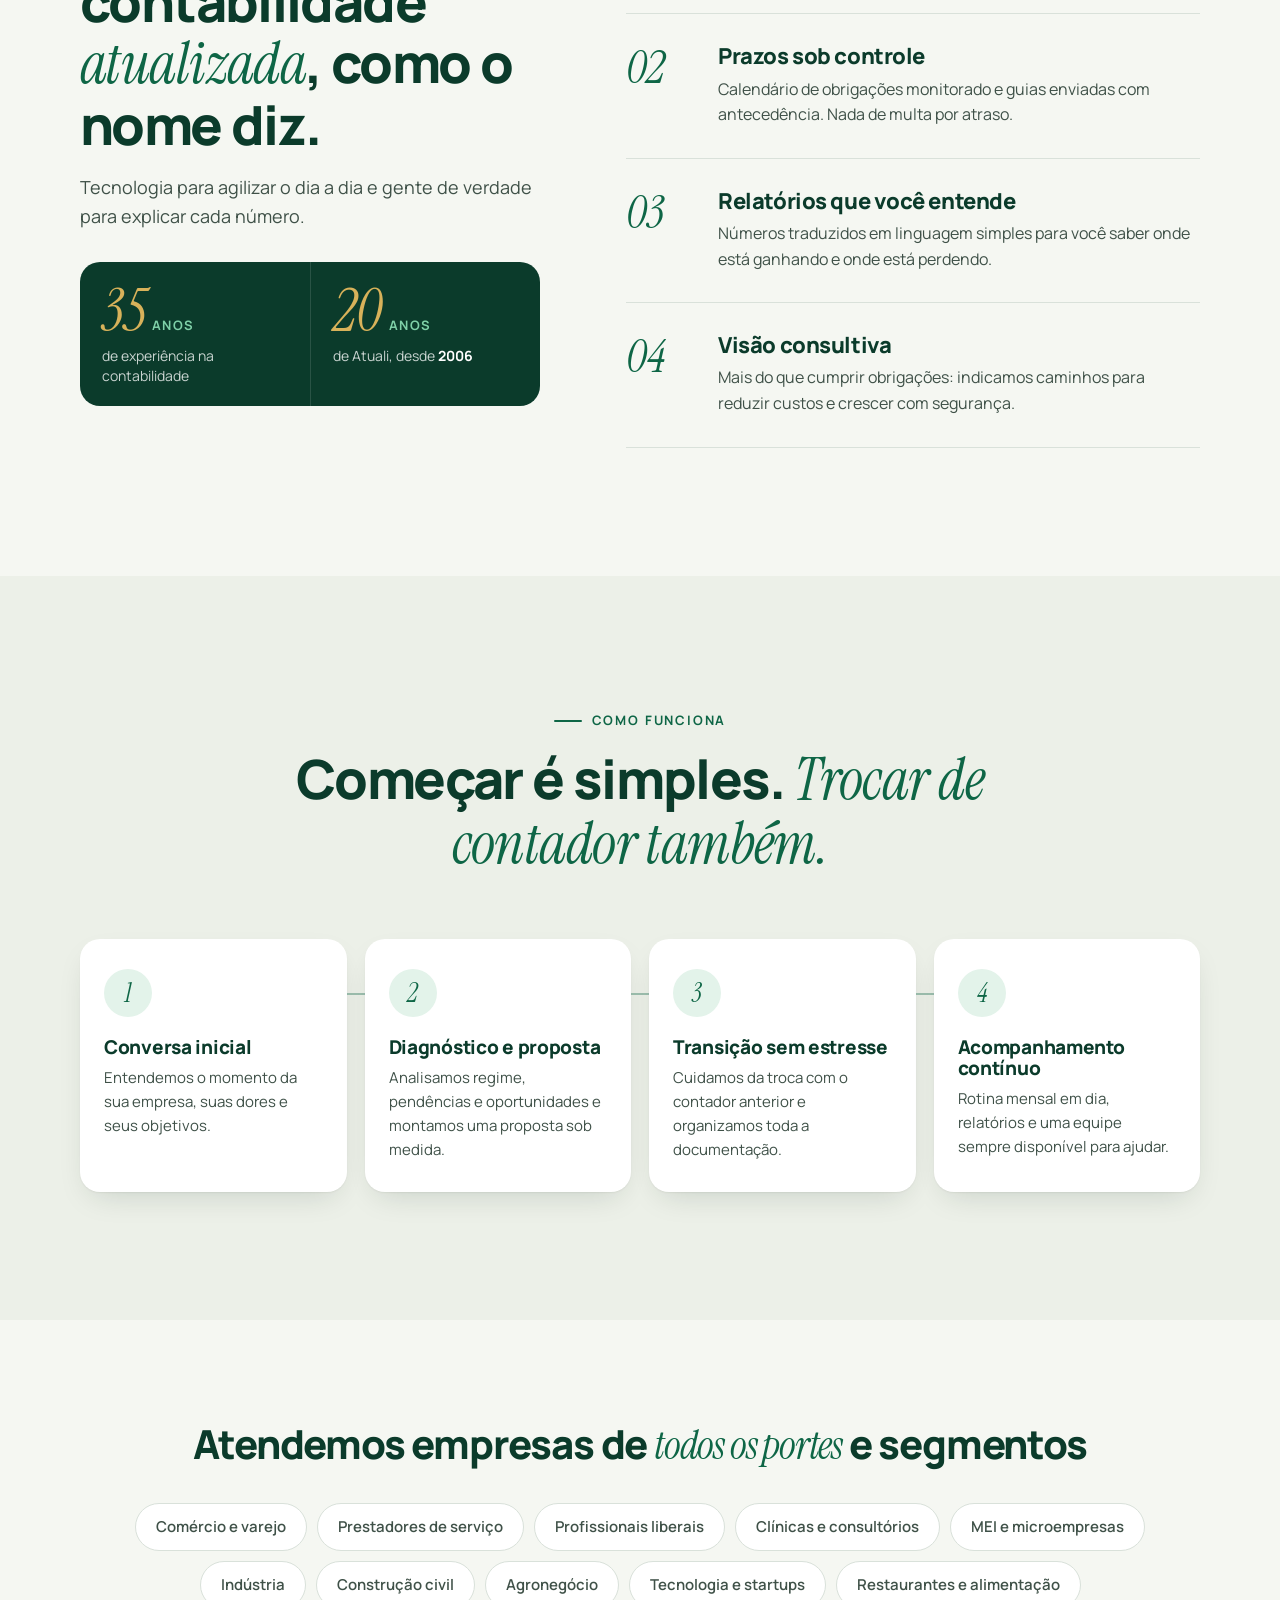
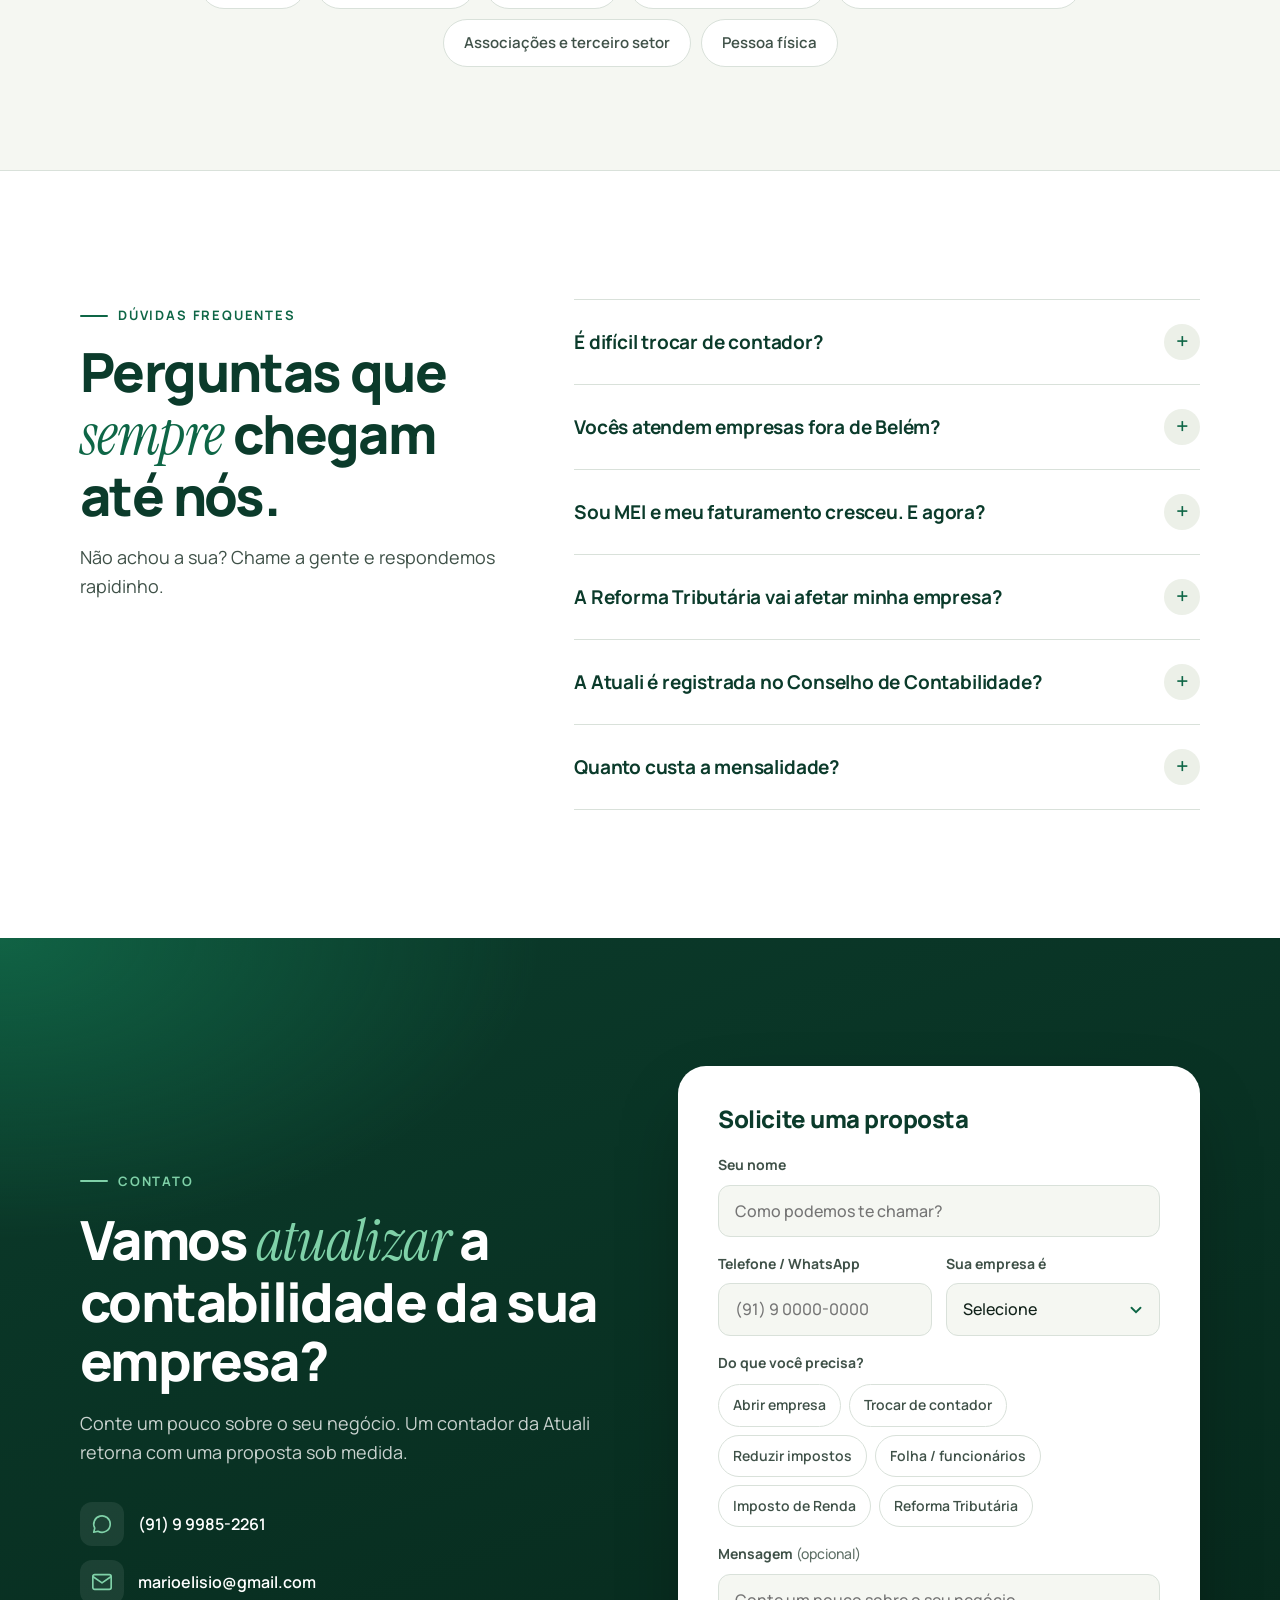
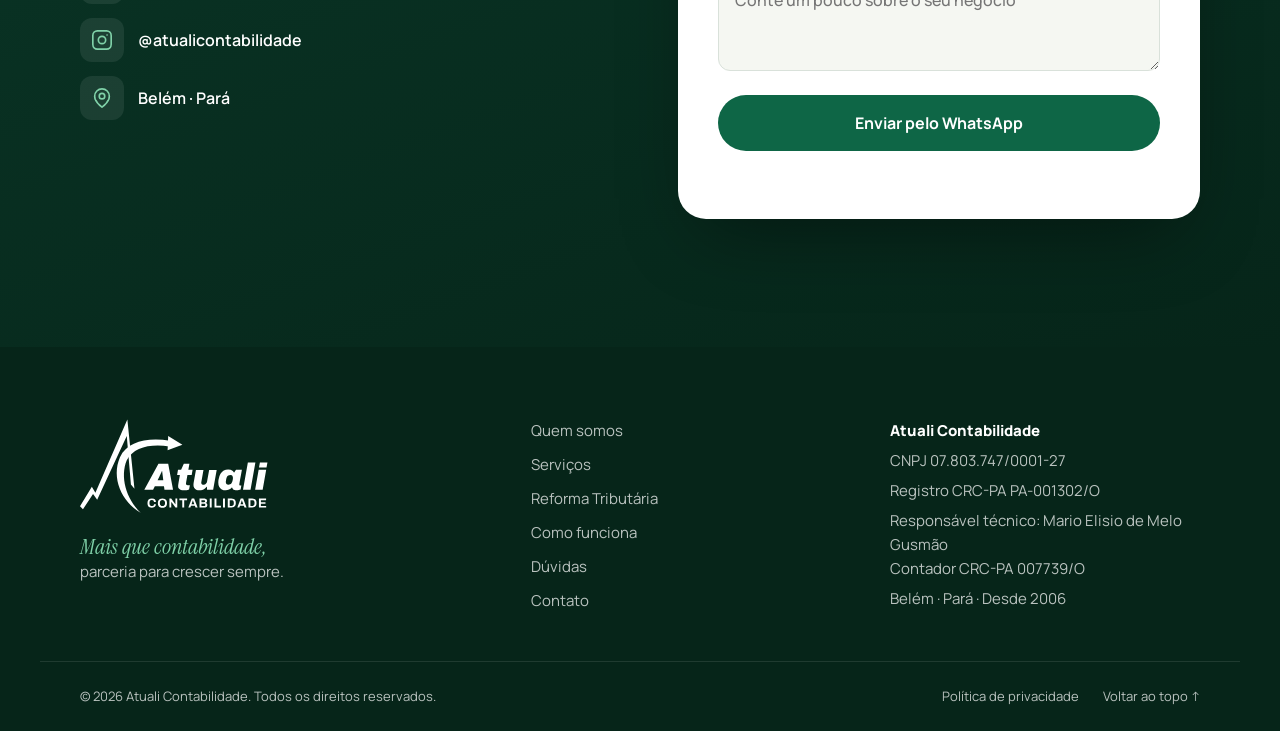
==== commit 34020bb9: "Remove a linha 'Contabilidade em Belém · desde 2006' do topo Co-Authored-By: Claude Opus 5.5 <norepl" ====
--- a/index.html
+++ b/index.html
@@ -139,11 +139,11 @@
 }
   </script>
 </head>
-<body>
+<body id="topo">
   <a class="skip" href="#conteudo">Pular para o conteúdo</a>
 
   <!-- ============ HEADER ============ -->
-  <header class="header" id="topo">
+  <header class="header">
     <div class="container header__inner">
       <a href="#topo" class="header__logo" aria-label="Atuali Contabilidade, voltar ao topo">
         <img src="assets/logo/atuali-contabilidade-logo-branco.svg" alt="Atuali Contabilidade" class="logo logo--light" width="112" height="56">
@@ -173,7 +173,6 @@
 
       <div class="container hero__inner">
         <div class="hero__copy">
-          <p class="eyebrow eyebrow--light">Contabilidade em Belém · desde 2006</p>
           <h1 class="hero__title">
             Sua empresa <em>em dia</em>.<br>
             Seus números <em>a seu favor</em>.
